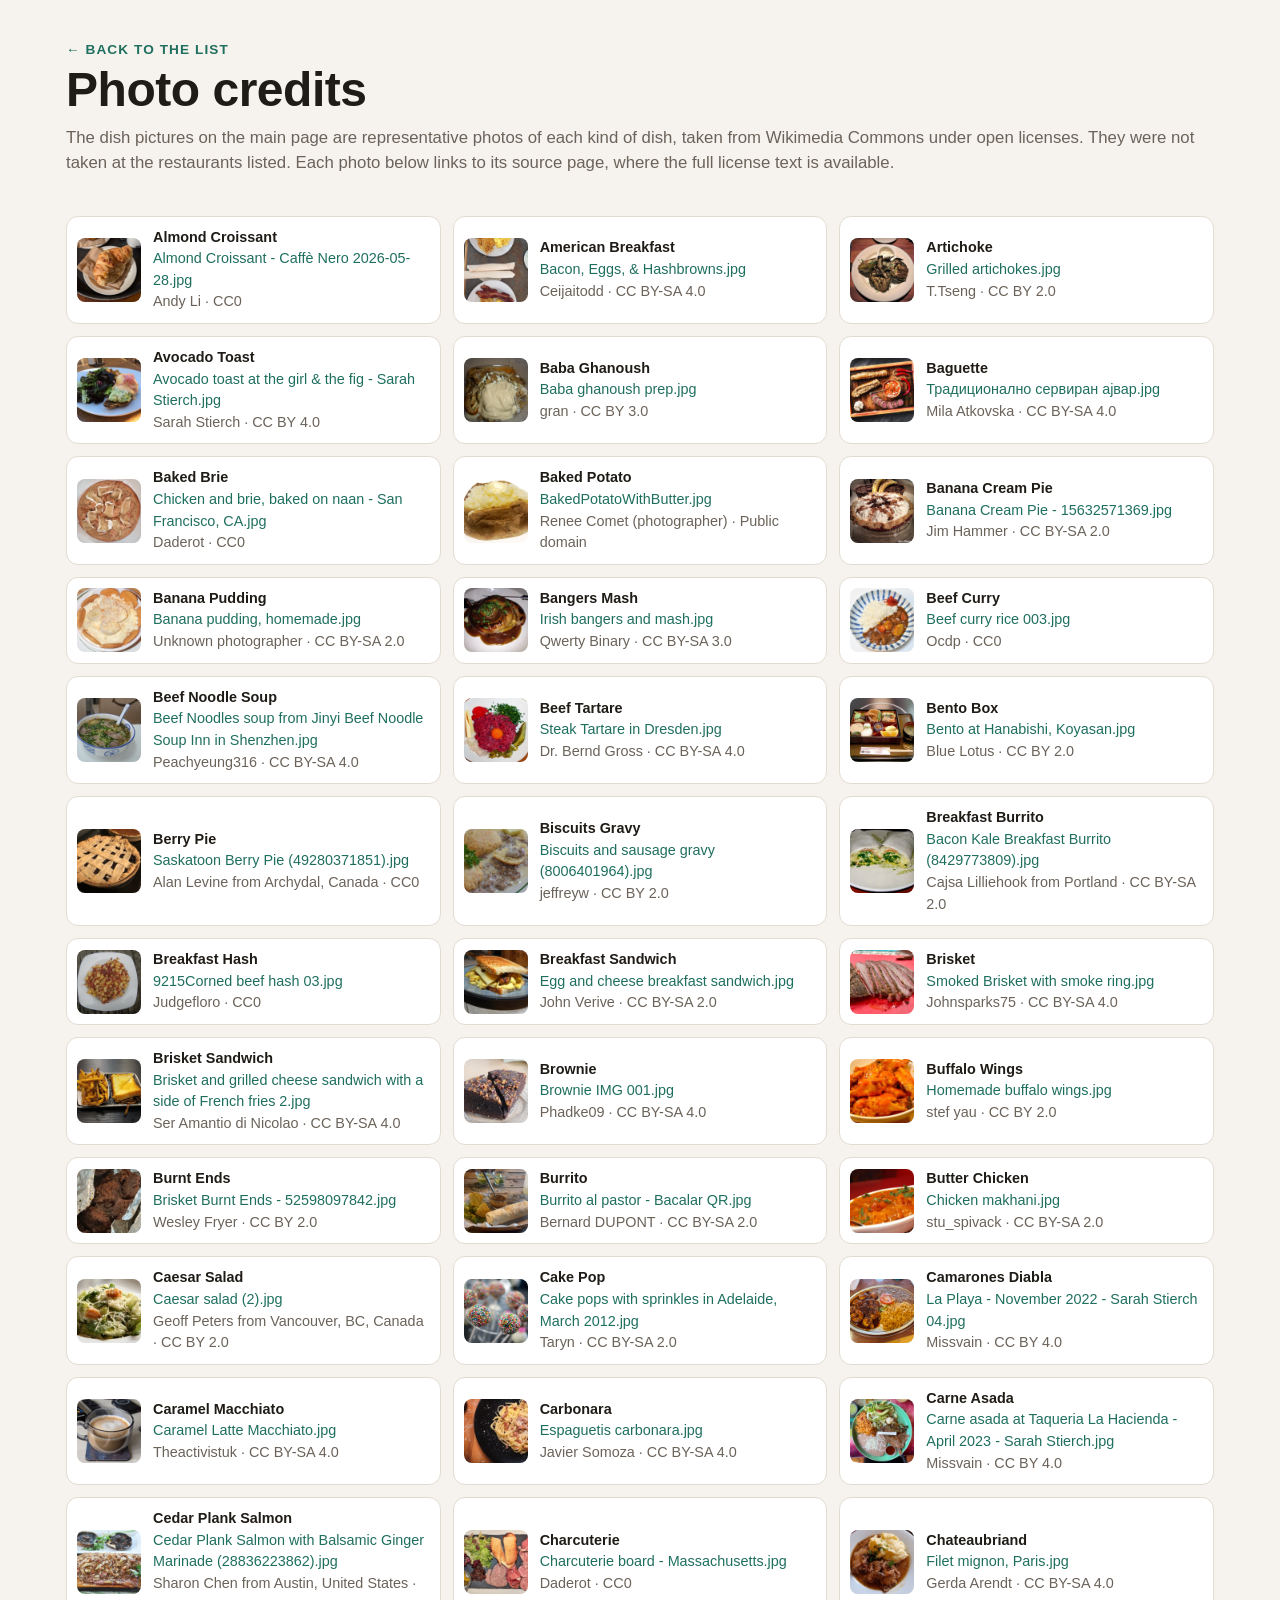
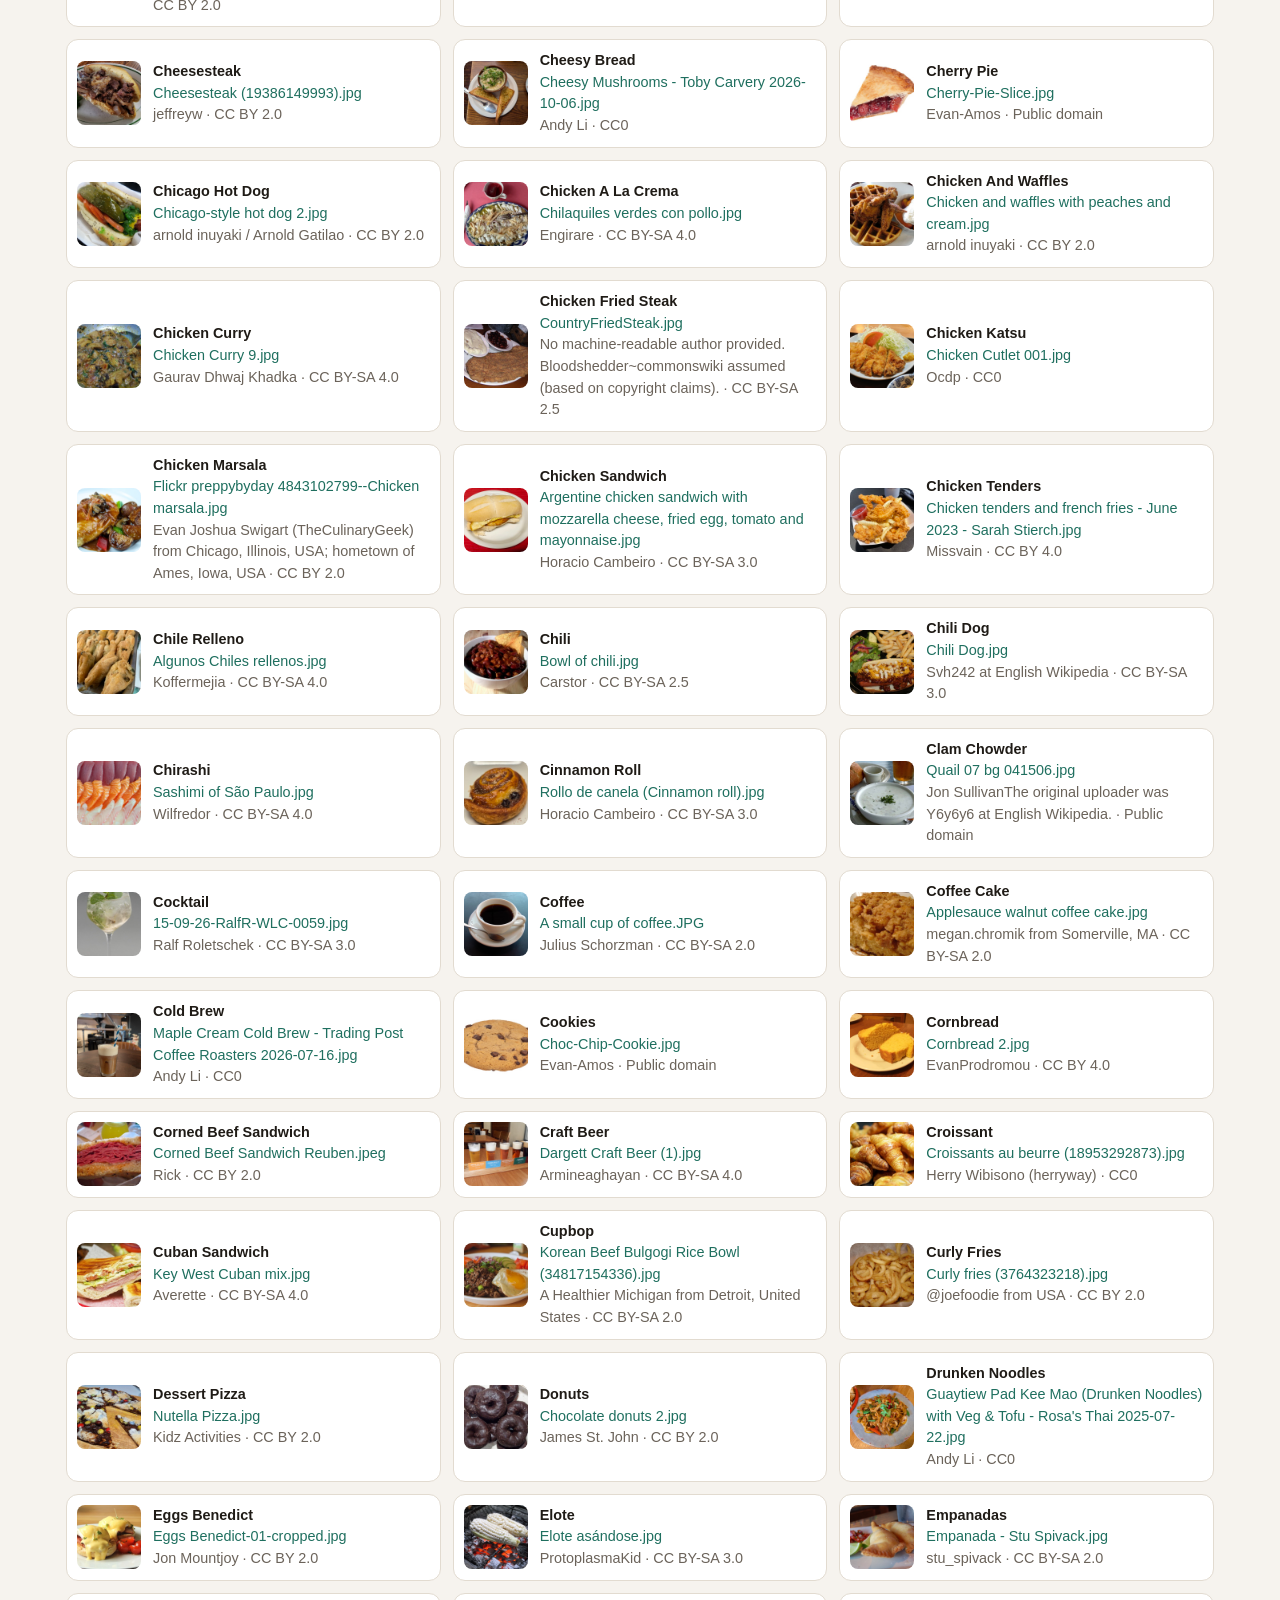
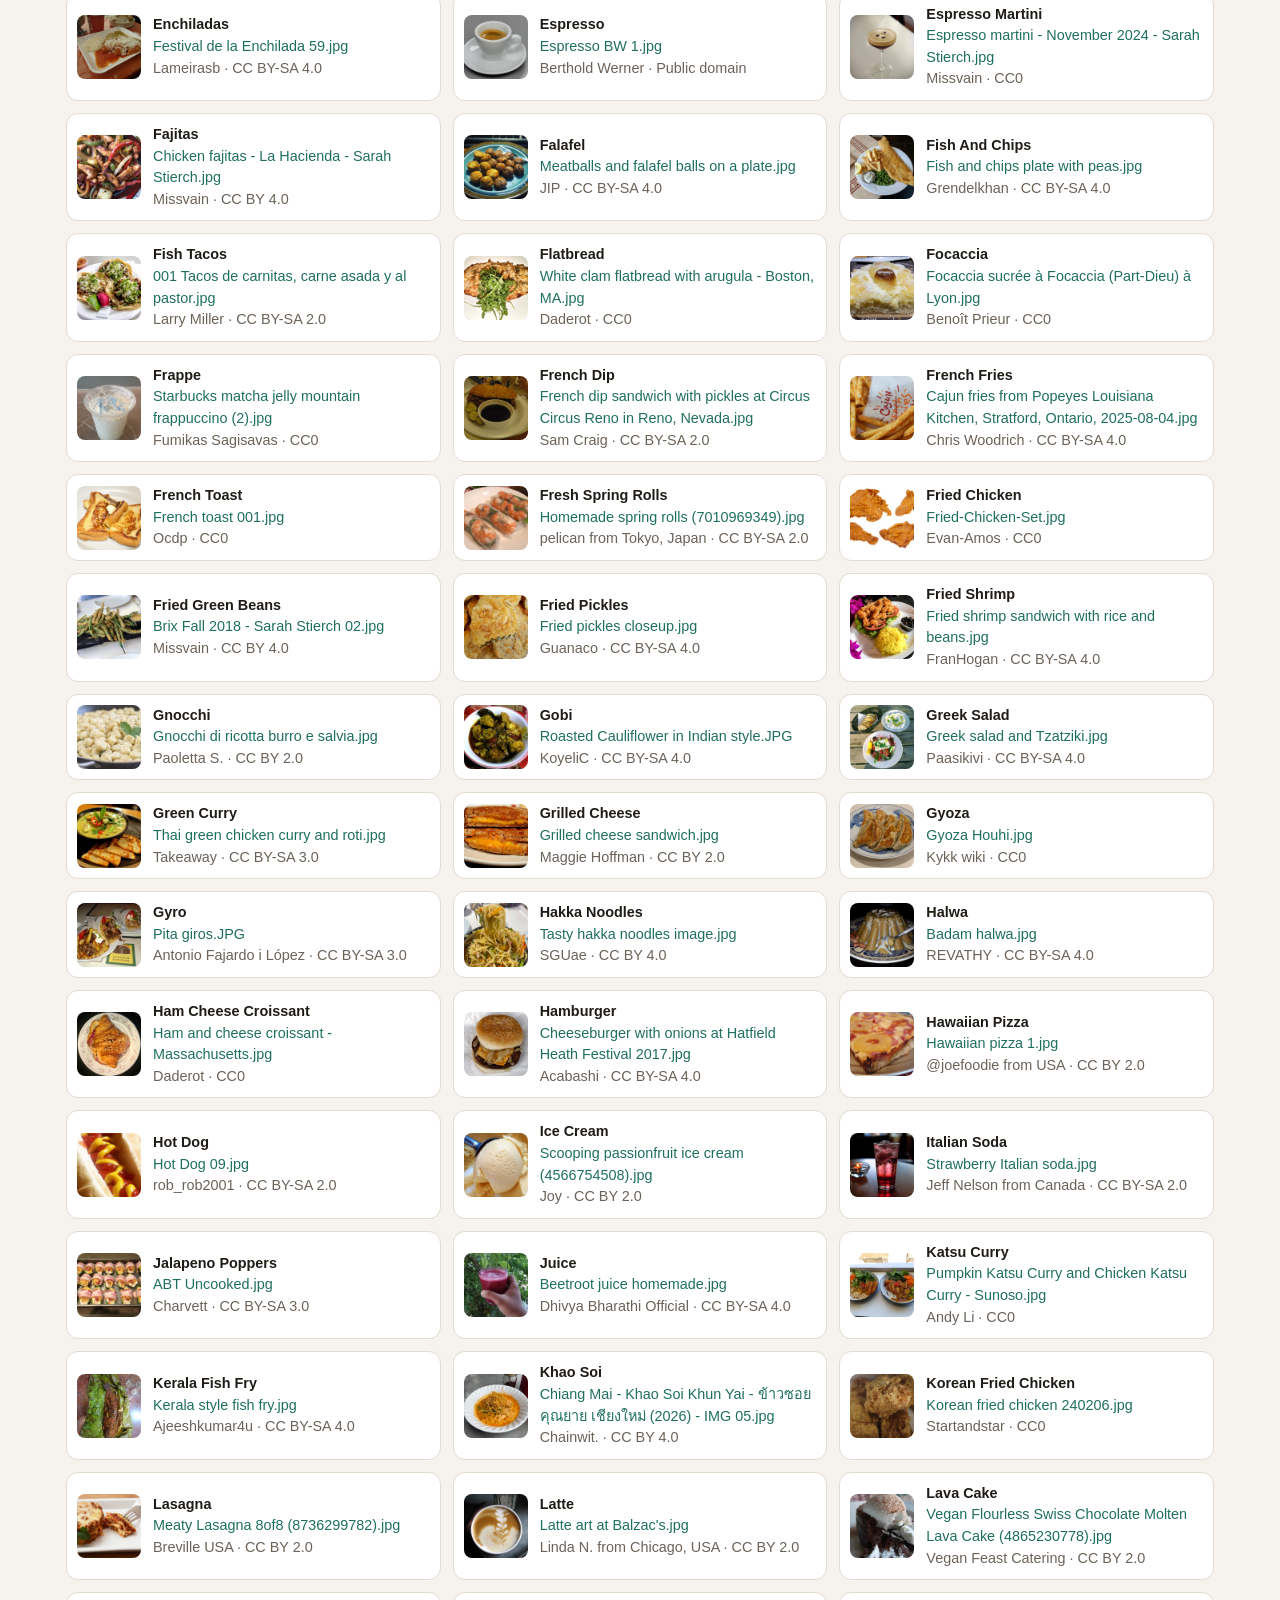
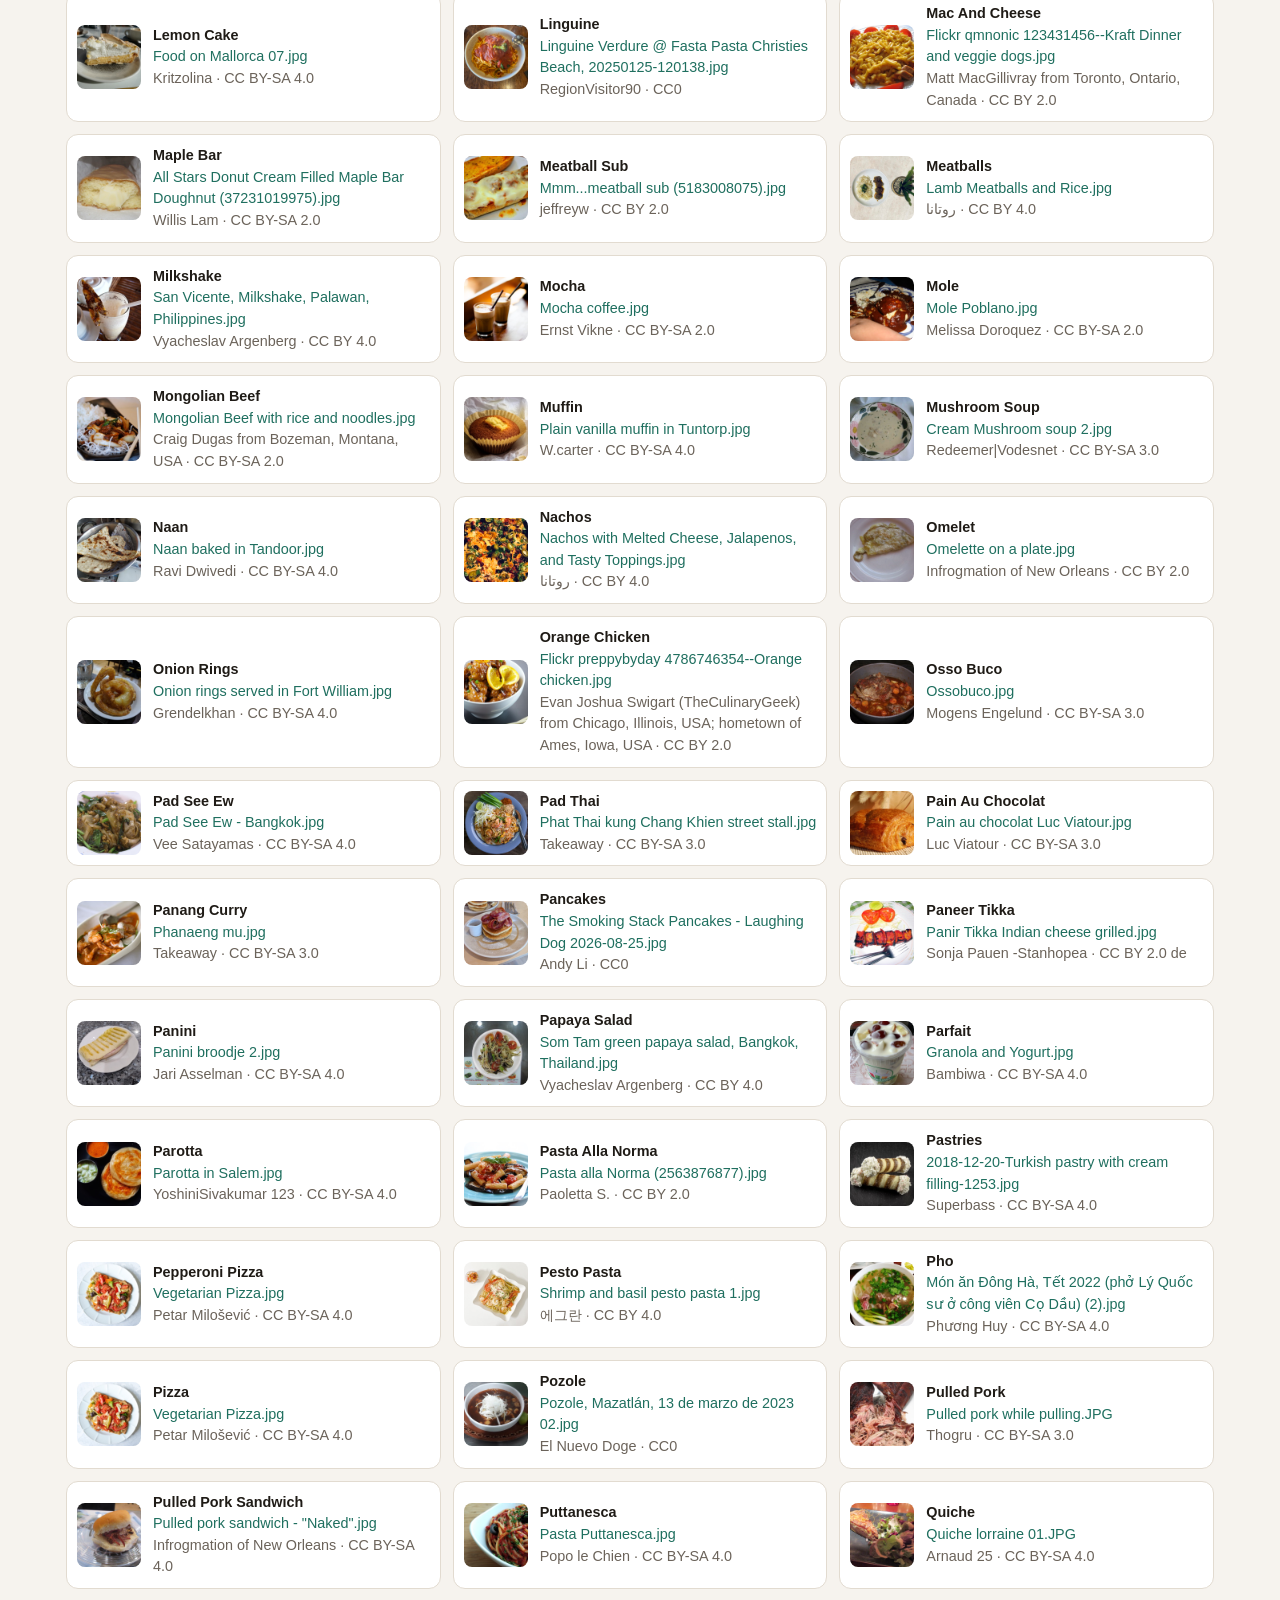
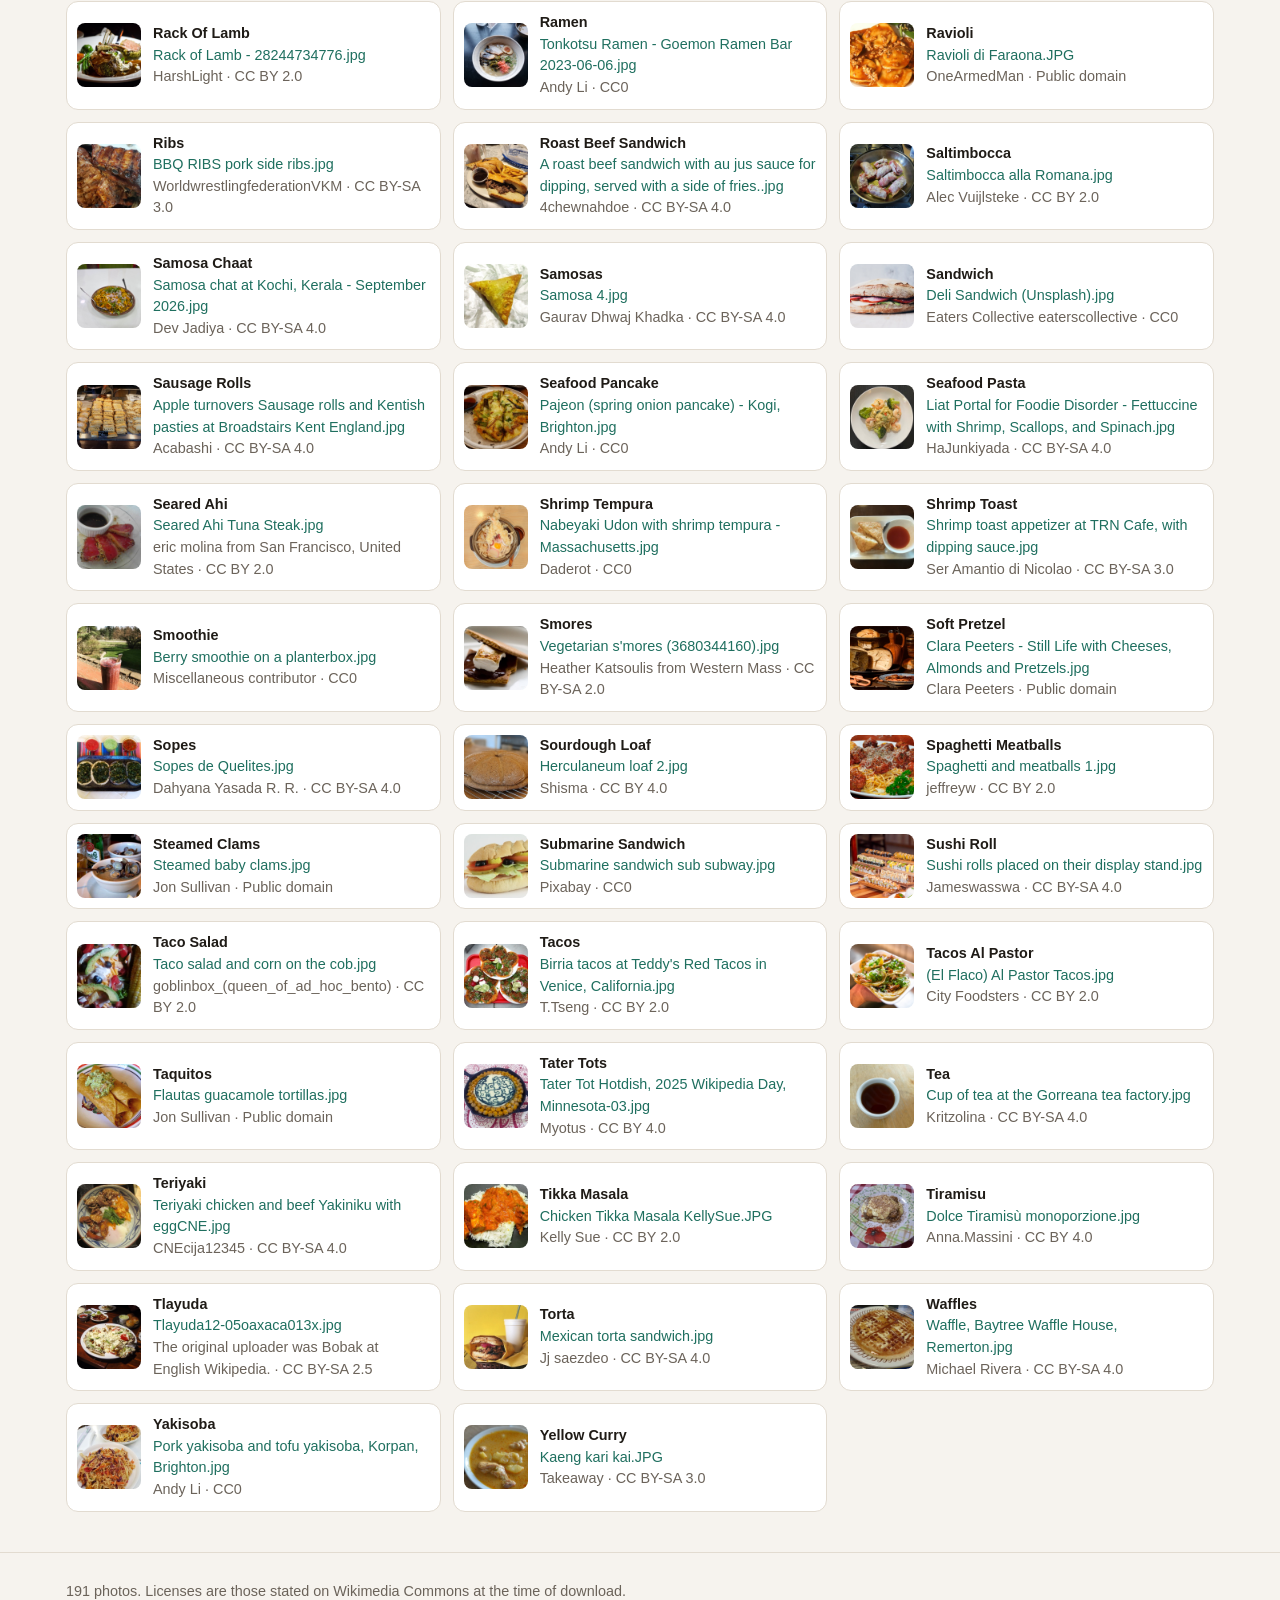
==== credits.html @ 9981a403 "Add dish photos, ratings, and popularity ordering - Each popular dish now shows a representative pho" ====
<!doctype html>
<html lang="en">
<head>
  <meta charset="utf-8">
  <meta name="viewport" content="width=device-width, initial-scale=1">
  <title>Photo Credits</title>
  <meta name="description" content="Sources and licenses for the dish photos used on Valley Eats Today.">
  <link rel="stylesheet" href="styles.css">
  <style>
    .credits { list-style: none; padding: 0; margin: 20px 0 0; display: grid; grid-template-columns: repeat(auto-fill, minmax(320px, 1fr)); gap: 12px; }
    .credits li { display: flex; gap: 12px; align-items: center; background: var(--surface); border: 1px solid var(--line); border-radius: 12px; padding: 10px; font-size: .9rem; }
    .credits img { border-radius: 8px; object-fit: cover; flex: none; }
    .credits b { text-transform: capitalize; }
    .muted { color: var(--muted); }
  </style>
</head>
<body>
  <header class="site-header">
    <div class="wrap">
      <p class="eyebrow"><a href="index.html">← Back to the list</a></p>
      <h1>Photo credits</h1>
      <p class="date-line">The dish pictures on the main page are representative photos of each kind of dish, taken from Wikimedia Commons under open licenses. They were not taken at the restaurants listed. Each photo below links to its source page, where the full license text is available.</p>
    </div>
  </header>
  <main class="wrap">
    <ul class="credits">
      <li><img src="img/dishes/almond-croissant.jpg" alt="" width="64" height="64" loading="lazy"><div><b>almond croissant</b><br><a href="https://commons.wikimedia.org/wiki/File:Almond_Croissant_-_Caff%C3%A8_Nero_2026-05-28.jpg" target="_blank" rel="noopener">Almond Croissant - Caffè Nero 2026-05-28.jpg</a><br><span class="muted">Andy Li · CC0</span></div></li><li><img src="img/dishes/american-breakfast.jpg" alt="" width="64" height="64" loading="lazy"><div><b>american breakfast</b><br><a href="https://commons.wikimedia.org/wiki/File:Bacon,_Eggs,_%26_Hashbrowns.jpg" target="_blank" rel="noopener">Bacon, Eggs, &amp; Hashbrowns.jpg</a><br><span class="muted">Ceijaitodd · CC BY-SA 4.0</span></div></li><li><img src="img/dishes/artichoke.jpg" alt="" width="64" height="64" loading="lazy"><div><b>artichoke</b><br><a href="https://commons.wikimedia.org/wiki/File:Grilled_artichokes.jpg" target="_blank" rel="noopener">Grilled artichokes.jpg</a><br><span class="muted">T.Tseng · CC BY 2.0</span></div></li><li><img src="img/dishes/avocado-toast.jpg" alt="" width="64" height="64" loading="lazy"><div><b>avocado toast</b><br><a href="https://commons.wikimedia.org/wiki/File:Avocado_toast_at_the_girl_%26_the_fig_-_Sarah_Stierch.jpg" target="_blank" rel="noopener">Avocado toast at the girl &amp; the fig - Sarah Stierch.jpg</a><br><span class="muted">Sarah Stierch · CC BY 4.0</span></div></li><li><img src="img/dishes/baba-ghanoush.jpg" alt="" width="64" height="64" loading="lazy"><div><b>baba ghanoush</b><br><a href="https://commons.wikimedia.org/wiki/File:Baba_ghanoush_prep.jpg" target="_blank" rel="noopener">Baba ghanoush prep.jpg</a><br><span class="muted">gran · CC BY 3.0</span></div></li><li><img src="img/dishes/baguette.jpg" alt="" width="64" height="64" loading="lazy"><div><b>baguette</b><br><a href="https://commons.wikimedia.org/wiki/File:%D0%A2%D1%80%D0%B0%D0%B4%D0%B8%D1%86%D0%B8%D0%BE%D0%BD%D0%B0%D0%BB%D0%BD%D0%BE_%D1%81%D0%B5%D1%80%D0%B2%D0%B8%D1%80%D0%B0%D0%BD_%D0%B0%D1%98%D0%B2%D0%B0%D1%80.jpg" target="_blank" rel="noopener">Традиционално сервиран ајвар.jpg</a><br><span class="muted">Mila Atkovska · CC BY-SA 4.0</span></div></li><li><img src="img/dishes/baked-brie.jpg" alt="" width="64" height="64" loading="lazy"><div><b>baked brie</b><br><a href="https://commons.wikimedia.org/wiki/File:Chicken_and_brie,_baked_on_naan_-_San_Francisco,_CA.jpg" target="_blank" rel="noopener">Chicken and brie, baked on naan - San Francisco, CA.jpg</a><br><span class="muted">Daderot · CC0</span></div></li><li><img src="img/dishes/baked-potato.jpg" alt="" width="64" height="64" loading="lazy"><div><b>baked potato</b><br><a href="https://commons.wikimedia.org/wiki/File:BakedPotatoWithButter.jpg" target="_blank" rel="noopener">BakedPotatoWithButter.jpg</a><br><span class="muted">Renee Comet (photographer) · Public domain</span></div></li><li><img src="img/dishes/banana-cream-pie.jpg" alt="" width="64" height="64" loading="lazy"><div><b>banana cream pie</b><br><a href="https://commons.wikimedia.org/wiki/File:Banana_Cream_Pie_-_15632571369.jpg" target="_blank" rel="noopener">Banana Cream Pie - 15632571369.jpg</a><br><span class="muted">Jim Hammer · CC BY-SA 2.0</span></div></li><li><img src="img/dishes/banana-pudding.jpg" alt="" width="64" height="64" loading="lazy"><div><b>banana pudding</b><br><a href="https://commons.wikimedia.org/wiki/File:Banana_pudding,_homemade.jpg" target="_blank" rel="noopener">Banana pudding, homemade.jpg</a><br><span class="muted">Unknown photographer · CC BY-SA 2.0</span></div></li><li><img src="img/dishes/bangers-mash.jpg" alt="" width="64" height="64" loading="lazy"><div><b>bangers mash</b><br><a href="https://commons.wikimedia.org/wiki/File:Irish_bangers_and_mash.jpg" target="_blank" rel="noopener">Irish bangers and mash.jpg</a><br><span class="muted">Qwerty Binary · CC BY-SA 3.0</span></div></li><li><img src="img/dishes/beef-curry.jpg" alt="" width="64" height="64" loading="lazy"><div><b>beef curry</b><br><a href="https://commons.wikimedia.org/wiki/File:Beef_curry_rice_003.jpg" target="_blank" rel="noopener">Beef curry rice 003.jpg</a><br><span class="muted">Ocdp · CC0</span></div></li><li><img src="img/dishes/beef-noodle-soup.jpg" alt="" width="64" height="64" loading="lazy"><div><b>beef noodle soup</b><br><a href="https://commons.wikimedia.org/wiki/File:Beef_Noodles_soup_from_Jinyi_Beef_Noodle_Soup_Inn_in_Shenzhen.jpg" target="_blank" rel="noopener">Beef Noodles soup from Jinyi Beef Noodle Soup Inn in Shenzhen.jpg</a><br><span class="muted">Peachyeung316 · CC BY-SA 4.0</span></div></li><li><img src="img/dishes/beef-tartare.jpg" alt="" width="64" height="64" loading="lazy"><div><b>beef tartare</b><br><a href="https://commons.wikimedia.org/wiki/File:Steak_Tartare_in_Dresden.jpg" target="_blank" rel="noopener">Steak Tartare in Dresden.jpg</a><br><span class="muted">Dr. Bernd Gross · CC BY-SA 4.0</span></div></li><li><img src="img/dishes/bento-box.jpg" alt="" width="64" height="64" loading="lazy"><div><b>bento box</b><br><a href="https://commons.wikimedia.org/wiki/File:Bento_at_Hanabishi,_Koyasan.jpg" target="_blank" rel="noopener">Bento at Hanabishi, Koyasan.jpg</a><br><span class="muted">Blue Lotus · CC BY 2.0</span></div></li><li><img src="img/dishes/berry-pie.jpg" alt="" width="64" height="64" loading="lazy"><div><b>berry pie</b><br><a href="https://commons.wikimedia.org/wiki/File:Saskatoon_Berry_Pie_(49280371851).jpg" target="_blank" rel="noopener">Saskatoon Berry Pie (49280371851).jpg</a><br><span class="muted">Alan Levine from Archydal, Canada · CC0</span></div></li><li><img src="img/dishes/biscuits-gravy.jpg" alt="" width="64" height="64" loading="lazy"><div><b>biscuits gravy</b><br><a href="https://commons.wikimedia.org/wiki/File:Biscuits_and_sausage_gravy_(8006401964).jpg" target="_blank" rel="noopener">Biscuits and sausage gravy (8006401964).jpg</a><br><span class="muted">jeffreyw · CC BY 2.0</span></div></li><li><img src="img/dishes/breakfast-burrito.jpg" alt="" width="64" height="64" loading="lazy"><div><b>breakfast burrito</b><br><a href="https://commons.wikimedia.org/wiki/File:Bacon_Kale_Breakfast_Burrito_(8429773809).jpg" target="_blank" rel="noopener">Bacon Kale Breakfast Burrito (8429773809).jpg</a><br><span class="muted">Cajsa Lilliehook from Portland · CC BY-SA 2.0</span></div></li><li><img src="img/dishes/breakfast-hash.jpg" alt="" width="64" height="64" loading="lazy"><div><b>breakfast hash</b><br><a href="https://commons.wikimedia.org/wiki/File:9215Corned_beef_hash_03.jpg" target="_blank" rel="noopener">9215Corned beef hash 03.jpg</a><br><span class="muted">Judgefloro · CC0</span></div></li><li><img src="img/dishes/breakfast-sandwich.jpg" alt="" width="64" height="64" loading="lazy"><div><b>breakfast sandwich</b><br><a href="https://commons.wikimedia.org/wiki/File:Egg_and_cheese_breakfast_sandwich.jpg" target="_blank" rel="noopener">Egg and cheese breakfast sandwich.jpg</a><br><span class="muted">John Verive · CC BY-SA 2.0</span></div></li><li><img src="img/dishes/brisket.jpg" alt="" width="64" height="64" loading="lazy"><div><b>brisket</b><br><a href="https://commons.wikimedia.org/wiki/File:Smoked_Brisket_with_smoke_ring.jpg" target="_blank" rel="noopener">Smoked Brisket with smoke ring.jpg</a><br><span class="muted">Johnsparks75 · CC BY-SA 4.0</span></div></li><li><img src="img/dishes/brisket-sandwich.jpg" alt="" width="64" height="64" loading="lazy"><div><b>brisket sandwich</b><br><a href="https://commons.wikimedia.org/wiki/File:Brisket_and_grilled_cheese_sandwich_with_a_side_of_French_fries_2.jpg" target="_blank" rel="noopener">Brisket and grilled cheese sandwich with a side of French fries 2.jpg</a><br><span class="muted">Ser Amantio di Nicolao · CC BY-SA 4.0</span></div></li><li><img src="img/dishes/brownie.jpg" alt="" width="64" height="64" loading="lazy"><div><b>brownie</b><br><a href="https://commons.wikimedia.org/wiki/File:Brownie_IMG_001.jpg" target="_blank" rel="noopener">Brownie IMG 001.jpg</a><br><span class="muted">Phadke09 · CC BY-SA 4.0</span></div></li><li><img src="img/dishes/buffalo-wings.jpg" alt="" width="64" height="64" loading="lazy"><div><b>buffalo wings</b><br><a href="https://commons.wikimedia.org/wiki/File:Homemade_buffalo_wings.jpg" target="_blank" rel="noopener">Homemade buffalo wings.jpg</a><br><span class="muted">stef yau · CC BY 2.0</span></div></li><li><img src="img/dishes/burnt-ends.jpg" alt="" width="64" height="64" loading="lazy"><div><b>burnt ends</b><br><a href="https://commons.wikimedia.org/wiki/File:Brisket_Burnt_Ends_-_52598097842.jpg" target="_blank" rel="noopener">Brisket Burnt Ends - 52598097842.jpg</a><br><span class="muted">Wesley Fryer · CC BY 2.0</span></div></li><li><img src="img/dishes/burrito.jpg" alt="" width="64" height="64" loading="lazy"><div><b>burrito</b><br><a href="https://commons.wikimedia.org/wiki/File:Burrito_al_pastor_-_Bacalar_QR.jpg" target="_blank" rel="noopener">Burrito al pastor - Bacalar QR.jpg</a><br><span class="muted">Bernard DUPONT · CC BY-SA 2.0</span></div></li><li><img src="img/dishes/butter-chicken.jpg" alt="" width="64" height="64" loading="lazy"><div><b>butter chicken</b><br><a href="https://commons.wikimedia.org/wiki/File:Chicken_makhani.jpg" target="_blank" rel="noopener">Chicken makhani.jpg</a><br><span class="muted">stu_spivack · CC BY-SA 2.0</span></div></li><li><img src="img/dishes/caesar-salad.jpg" alt="" width="64" height="64" loading="lazy"><div><b>caesar salad</b><br><a href="https://commons.wikimedia.org/wiki/File:Caesar_salad_(2).jpg" target="_blank" rel="noopener">Caesar salad (2).jpg</a><br><span class="muted">Geoff Peters from Vancouver, BC, Canada · CC BY 2.0</span></div></li><li><img src="img/dishes/cake-pop.jpg" alt="" width="64" height="64" loading="lazy"><div><b>cake pop</b><br><a href="https://commons.wikimedia.org/wiki/File:Cake_pops_with_sprinkles_in_Adelaide,_March_2012.jpg" target="_blank" rel="noopener">Cake pops with sprinkles in Adelaide, March 2012.jpg</a><br><span class="muted">Taryn · CC BY-SA 2.0</span></div></li><li><img src="img/dishes/camarones-diabla.jpg" alt="" width="64" height="64" loading="lazy"><div><b>camarones diabla</b><br><a href="https://commons.wikimedia.org/wiki/File:La_Playa_-_November_2022_-_Sarah_Stierch_04.jpg" target="_blank" rel="noopener">La Playa - November 2022 - Sarah Stierch 04.jpg</a><br><span class="muted">Missvain · CC BY 4.0</span></div></li><li><img src="img/dishes/caramel-macchiato.jpg" alt="" width="64" height="64" loading="lazy"><div><b>caramel macchiato</b><br><a href="https://commons.wikimedia.org/wiki/File:Caramel_Latte_Macchiato.jpg" target="_blank" rel="noopener">Caramel Latte Macchiato.jpg</a><br><span class="muted">Theactivistuk · CC BY-SA 4.0</span></div></li><li><img src="img/dishes/carbonara.jpg" alt="" width="64" height="64" loading="lazy"><div><b>carbonara</b><br><a href="https://commons.wikimedia.org/wiki/File:Espaguetis_carbonara.jpg" target="_blank" rel="noopener">Espaguetis carbonara.jpg</a><br><span class="muted">Javier Somoza · CC BY-SA 4.0</span></div></li><li><img src="img/dishes/carne-asada.jpg" alt="" width="64" height="64" loading="lazy"><div><b>carne asada</b><br><a href="https://commons.wikimedia.org/wiki/File:Carne_asada_at_Taqueria_La_Hacienda_-_April_2023_-_Sarah_Stierch.jpg" target="_blank" rel="noopener">Carne asada at Taqueria La Hacienda - April 2023 - Sarah Stierch.jpg</a><br><span class="muted">Missvain · CC BY 4.0</span></div></li><li><img src="img/dishes/cedar-plank-salmon.jpg" alt="" width="64" height="64" loading="lazy"><div><b>cedar plank salmon</b><br><a href="https://commons.wikimedia.org/wiki/File:Cedar_Plank_Salmon_with_Balsamic_Ginger_Marinade_(28836223862).jpg" target="_blank" rel="noopener">Cedar Plank Salmon with Balsamic Ginger Marinade (28836223862).jpg</a><br><span class="muted">Sharon Chen from Austin, United States · CC BY 2.0</span></div></li><li><img src="img/dishes/charcuterie.jpg" alt="" width="64" height="64" loading="lazy"><div><b>charcuterie</b><br><a href="https://commons.wikimedia.org/wiki/File:Charcuterie_board_-_Massachusetts.jpg" target="_blank" rel="noopener">Charcuterie board - Massachusetts.jpg</a><br><span class="muted">Daderot · CC0</span></div></li><li><img src="img/dishes/chateaubriand.jpg" alt="" width="64" height="64" loading="lazy"><div><b>chateaubriand</b><br><a href="https://commons.wikimedia.org/wiki/File:Filet_mignon,_Paris.jpg" target="_blank" rel="noopener">Filet mignon, Paris.jpg</a><br><span class="muted">Gerda Arendt · CC BY-SA 4.0</span></div></li><li><img src="img/dishes/cheesesteak.jpg" alt="" width="64" height="64" loading="lazy"><div><b>cheesesteak</b><br><a href="https://commons.wikimedia.org/wiki/File:Cheesesteak_(19386149993).jpg" target="_blank" rel="noopener">Cheesesteak (19386149993).jpg</a><br><span class="muted">jeffreyw · CC BY 2.0</span></div></li><li><img src="img/dishes/cheesy-bread.jpg" alt="" width="64" height="64" loading="lazy"><div><b>cheesy bread</b><br><a href="https://commons.wikimedia.org/wiki/File:Cheesy_Mushrooms_-_Toby_Carvery_2026-10-06.jpg" target="_blank" rel="noopener">Cheesy Mushrooms - Toby Carvery 2026-10-06.jpg</a><br><span class="muted">Andy Li · CC0</span></div></li><li><img src="img/dishes/cherry-pie.jpg" alt="" width="64" height="64" loading="lazy"><div><b>cherry pie</b><br><a href="https://commons.wikimedia.org/wiki/File:Cherry-Pie-Slice.jpg" target="_blank" rel="noopener">Cherry-Pie-Slice.jpg</a><br><span class="muted">Evan-Amos · Public domain</span></div></li><li><img src="img/dishes/chicago-hot-dog.jpg" alt="" width="64" height="64" loading="lazy"><div><b>chicago hot dog</b><br><a href="https://commons.wikimedia.org/wiki/File:Chicago-style_hot_dog_2.jpg" target="_blank" rel="noopener">Chicago-style hot dog 2.jpg</a><br><span class="muted">arnold  inuyaki / Arnold Gatilao · CC BY 2.0</span></div></li><li><img src="img/dishes/chicken-a-la-crema.jpg" alt="" width="64" height="64" loading="lazy"><div><b>chicken a la crema</b><br><a href="https://commons.wikimedia.org/wiki/File:Chilaquiles_verdes_con_pollo.jpg" target="_blank" rel="noopener">Chilaquiles verdes con pollo.jpg</a><br><span class="muted">Engirare · CC BY-SA 4.0</span></div></li><li><img src="img/dishes/chicken-and-waffles.jpg" alt="" width="64" height="64" loading="lazy"><div><b>chicken and waffles</b><br><a href="https://commons.wikimedia.org/wiki/File:Chicken_and_waffles_with_peaches_and_cream.jpg" target="_blank" rel="noopener">Chicken and waffles with peaches and cream.jpg</a><br><span class="muted">arnold inuyaki · CC BY 2.0</span></div></li><li><img src="img/dishes/chicken-curry.jpg" alt="" width="64" height="64" loading="lazy"><div><b>chicken curry</b><br><a href="https://commons.wikimedia.org/wiki/File:Chicken_Curry_9.jpg" target="_blank" rel="noopener">Chicken Curry 9.jpg</a><br><span class="muted">Gaurav Dhwaj Khadka · CC BY-SA 4.0</span></div></li><li><img src="img/dishes/chicken-fried-steak.jpg" alt="" width="64" height="64" loading="lazy"><div><b>chicken fried steak</b><br><a href="https://commons.wikimedia.org/wiki/File:CountryFriedSteak.jpg" target="_blank" rel="noopener">CountryFriedSteak.jpg</a><br><span class="muted">No machine-readable author provided. Bloodshedder~commonswiki assumed (based on copyright claims). · CC BY-SA 2.5</span></div></li><li><img src="img/dishes/chicken-katsu.jpg" alt="" width="64" height="64" loading="lazy"><div><b>chicken katsu</b><br><a href="https://commons.wikimedia.org/wiki/File:Chicken_Cutlet_001.jpg" target="_blank" rel="noopener">Chicken Cutlet 001.jpg</a><br><span class="muted">Ocdp · CC0</span></div></li><li><img src="img/dishes/chicken-marsala.jpg" alt="" width="64" height="64" loading="lazy"><div><b>chicken marsala</b><br><a href="https://commons.wikimedia.org/wiki/File:Flickr_preppybyday_4843102799--Chicken_marsala.jpg" target="_blank" rel="noopener">Flickr preppybyday 4843102799--Chicken marsala.jpg</a><br><span class="muted">Evan Joshua Swigart (TheCulinaryGeek) from Chicago, Illinois, USA; hometown of Ames, Iowa, USA · CC BY 2.0</span></div></li><li><img src="img/dishes/chicken-sandwich.jpg" alt="" width="64" height="64" loading="lazy"><div><b>chicken sandwich</b><br><a href="https://commons.wikimedia.org/wiki/File:Argentine_chicken_sandwich_with_mozzarella_cheese,_fried_egg,_tomato_and_mayonnaise.jpg" target="_blank" rel="noopener">Argentine chicken sandwich with mozzarella cheese, fried egg, tomato and mayonnaise.jpg</a><br><span class="muted">Horacio Cambeiro · CC BY-SA 3.0</span></div></li><li><img src="img/dishes/chicken-tenders.jpg" alt="" width="64" height="64" loading="lazy"><div><b>chicken tenders</b><br><a href="https://commons.wikimedia.org/wiki/File:Chicken_tenders_and_french_fries_-_June_2023_-_Sarah_Stierch.jpg" target="_blank" rel="noopener">Chicken tenders and french fries - June 2023 - Sarah Stierch.jpg</a><br><span class="muted">Missvain · CC BY 4.0</span></div></li><li><img src="img/dishes/chile-relleno.jpg" alt="" width="64" height="64" loading="lazy"><div><b>chile relleno</b><br><a href="https://commons.wikimedia.org/wiki/File:Algunos_Chiles_rellenos.jpg" target="_blank" rel="noopener">Algunos Chiles rellenos.jpg</a><br><span class="muted">Koffermejia · CC BY-SA 4.0</span></div></li><li><img src="img/dishes/chili.jpg" alt="" width="64" height="64" loading="lazy"><div><b>chili</b><br><a href="https://commons.wikimedia.org/wiki/File:Bowl_of_chili.jpg" target="_blank" rel="noopener">Bowl of chili.jpg</a><br><span class="muted">Carstor · CC BY-SA 2.5</span></div></li><li><img src="img/dishes/chili-dog.jpg" alt="" width="64" height="64" loading="lazy"><div><b>chili dog</b><br><a href="https://commons.wikimedia.org/wiki/File:Chili_Dog.jpg" target="_blank" rel="noopener">Chili Dog.jpg</a><br><span class="muted">Svh242 at English Wikipedia · CC BY-SA 3.0</span></div></li><li><img src="img/dishes/chirashi.jpg" alt="" width="64" height="64" loading="lazy"><div><b>chirashi</b><br><a href="https://commons.wikimedia.org/wiki/File:Sashimi_of_S%C3%A3o_Paulo.jpg" target="_blank" rel="noopener">Sashimi of São Paulo.jpg</a><br><span class="muted">Wilfredor · CC BY-SA 4.0</span></div></li><li><img src="img/dishes/cinnamon-roll.jpg" alt="" width="64" height="64" loading="lazy"><div><b>cinnamon roll</b><br><a href="https://commons.wikimedia.org/wiki/File:Rollo_de_canela_(Cinnamon_roll).jpg" target="_blank" rel="noopener">Rollo de canela (Cinnamon roll).jpg</a><br><span class="muted">Horacio Cambeiro · CC BY-SA 3.0</span></div></li><li><img src="img/dishes/clam-chowder.jpg" alt="" width="64" height="64" loading="lazy"><div><b>clam chowder</b><br><a href="https://commons.wikimedia.org/wiki/File:Quail_07_bg_041506.jpg" target="_blank" rel="noopener">Quail 07 bg 041506.jpg</a><br><span class="muted">Jon SullivanThe original uploader was Y6y6y6 at English Wikipedia. · Public domain</span></div></li><li><img src="img/dishes/cocktail.jpg" alt="" width="64" height="64" loading="lazy"><div><b>cocktail</b><br><a href="https://commons.wikimedia.org/wiki/File:15-09-26-RalfR-WLC-0059.jpg" target="_blank" rel="noopener">15-09-26-RalfR-WLC-0059.jpg</a><br><span class="muted">Ralf Roletschek · CC BY-SA 3.0</span></div></li><li><img src="img/dishes/coffee.jpg" alt="" width="64" height="64" loading="lazy"><div><b>coffee</b><br><a href="https://commons.wikimedia.org/wiki/File:A_small_cup_of_coffee.JPG" target="_blank" rel="noopener">A small cup of coffee.JPG</a><br><span class="muted">Julius Schorzman · CC BY-SA 2.0</span></div></li><li><img src="img/dishes/coffee-cake.jpg" alt="" width="64" height="64" loading="lazy"><div><b>coffee cake</b><br><a href="https://commons.wikimedia.org/wiki/File:Applesauce_walnut_coffee_cake.jpg" target="_blank" rel="noopener">Applesauce walnut coffee cake.jpg</a><br><span class="muted">megan.chromik from Somerville, MA · CC BY-SA 2.0</span></div></li><li><img src="img/dishes/cold-brew.jpg" alt="" width="64" height="64" loading="lazy"><div><b>cold brew</b><br><a href="https://commons.wikimedia.org/wiki/File:Maple_Cream_Cold_Brew_-_Trading_Post_Coffee_Roasters_2026-07-16.jpg" target="_blank" rel="noopener">Maple Cream Cold Brew - Trading Post Coffee Roasters 2026-07-16.jpg</a><br><span class="muted">Andy Li · CC0</span></div></li><li><img src="img/dishes/cookies.jpg" alt="" width="64" height="64" loading="lazy"><div><b>cookies</b><br><a href="https://commons.wikimedia.org/wiki/File:Choc-Chip-Cookie.jpg" target="_blank" rel="noopener">Choc-Chip-Cookie.jpg</a><br><span class="muted">Evan-Amos · Public domain</span></div></li><li><img src="img/dishes/cornbread.jpg" alt="" width="64" height="64" loading="lazy"><div><b>cornbread</b><br><a href="https://commons.wikimedia.org/wiki/File:Cornbread_2.jpg" target="_blank" rel="noopener">Cornbread 2.jpg</a><br><span class="muted">EvanProdromou · CC BY 4.0</span></div></li><li><img src="img/dishes/corned-beef-sandwich.jpg" alt="" width="64" height="64" loading="lazy"><div><b>corned beef sandwich</b><br><a href="https://commons.wikimedia.org/wiki/File:Corned_Beef_Sandwich_Reuben.jpeg" target="_blank" rel="noopener">Corned Beef Sandwich Reuben.jpeg</a><br><span class="muted">Rick · CC BY 2.0</span></div></li><li><img src="img/dishes/craft-beer.jpg" alt="" width="64" height="64" loading="lazy"><div><b>craft beer</b><br><a href="https://commons.wikimedia.org/wiki/File:Dargett_Craft_Beer_(1).jpg" target="_blank" rel="noopener">Dargett Craft Beer (1).jpg</a><br><span class="muted">Armineaghayan · CC BY-SA 4.0</span></div></li><li><img src="img/dishes/croissant.jpg" alt="" width="64" height="64" loading="lazy"><div><b>croissant</b><br><a href="https://commons.wikimedia.org/wiki/File:Croissants_au_beurre_(18953292873).jpg" target="_blank" rel="noopener">Croissants au beurre (18953292873).jpg</a><br><span class="muted">Herry Wibisono (herryway) · CC0</span></div></li><li><img src="img/dishes/cuban-sandwich.jpg" alt="" width="64" height="64" loading="lazy"><div><b>cuban sandwich</b><br><a href="https://commons.wikimedia.org/wiki/File:Key_West_Cuban_mix.jpg" target="_blank" rel="noopener">Key West Cuban mix.jpg</a><br><span class="muted">Averette · CC BY-SA 4.0</span></div></li><li><img src="img/dishes/cupbop.jpg" alt="" width="64" height="64" loading="lazy"><div><b>cupbop</b><br><a href="https://commons.wikimedia.org/wiki/File:Korean_Beef_Bulgogi_Rice_Bowl_(34817154336).jpg" target="_blank" rel="noopener">Korean Beef Bulgogi Rice Bowl (34817154336).jpg</a><br><span class="muted">A Healthier Michigan from Detroit, United States · CC BY-SA 2.0</span></div></li><li><img src="img/dishes/curly-fries.jpg" alt="" width="64" height="64" loading="lazy"><div><b>curly fries</b><br><a href="https://commons.wikimedia.org/wiki/File:Curly_fries_(3764323218).jpg" target="_blank" rel="noopener">Curly fries (3764323218).jpg</a><br><span class="muted">@joefoodie from USA · CC BY 2.0</span></div></li><li><img src="img/dishes/dessert-pizza.jpg" alt="" width="64" height="64" loading="lazy"><div><b>dessert pizza</b><br><a href="https://commons.wikimedia.org/wiki/File:Nutella_Pizza.jpg" target="_blank" rel="noopener">Nutella Pizza.jpg</a><br><span class="muted">Kidz Activities · CC BY 2.0</span></div></li><li><img src="img/dishes/donuts.jpg" alt="" width="64" height="64" loading="lazy"><div><b>donuts</b><br><a href="https://commons.wikimedia.org/wiki/File:Chocolate_donuts_2.jpg" target="_blank" rel="noopener">Chocolate donuts 2.jpg</a><br><span class="muted">James St. John · CC BY 2.0</span></div></li><li><img src="img/dishes/drunken-noodles.jpg" alt="" width="64" height="64" loading="lazy"><div><b>drunken noodles</b><br><a href="https://commons.wikimedia.org/wiki/File:Guaytiew_Pad_Kee_Mao_(Drunken_Noodles)_with_Veg_%26_Tofu_-_Rosa%27s_Thai_2025-07-22.jpg" target="_blank" rel="noopener">Guaytiew Pad Kee Mao (Drunken Noodles) with Veg &amp; Tofu - Rosa&#x27;s Thai 2025-07-22.jpg</a><br><span class="muted">Andy Li · CC0</span></div></li><li><img src="img/dishes/eggs-benedict.jpg" alt="" width="64" height="64" loading="lazy"><div><b>eggs benedict</b><br><a href="https://commons.wikimedia.org/wiki/File:Eggs_Benedict-01-cropped.jpg" target="_blank" rel="noopener">Eggs Benedict-01-cropped.jpg</a><br><span class="muted">Jon Mountjoy · CC BY 2.0</span></div></li><li><img src="img/dishes/elote.jpg" alt="" width="64" height="64" loading="lazy"><div><b>elote</b><br><a href="https://commons.wikimedia.org/wiki/File:Elote_as%C3%A1ndose.jpg" target="_blank" rel="noopener">Elote asándose.jpg</a><br><span class="muted">ProtoplasmaKid · CC BY-SA 3.0</span></div></li><li><img src="img/dishes/empanadas.jpg" alt="" width="64" height="64" loading="lazy"><div><b>empanadas</b><br><a href="https://commons.wikimedia.org/wiki/File:Empanada_-_Stu_Spivack.jpg" target="_blank" rel="noopener">Empanada - Stu Spivack.jpg</a><br><span class="muted">stu_spivack · CC BY-SA 2.0</span></div></li><li><img src="img/dishes/enchiladas.jpg" alt="" width="64" height="64" loading="lazy"><div><b>enchiladas</b><br><a href="https://commons.wikimedia.org/wiki/File:Festival_de_la_Enchilada_59.jpg" target="_blank" rel="noopener">Festival de la Enchilada 59.jpg</a><br><span class="muted">Lameirasb · CC BY-SA 4.0</span></div></li><li><img src="img/dishes/espresso.jpg" alt="" width="64" height="64" loading="lazy"><div><b>espresso</b><br><a href="https://commons.wikimedia.org/wiki/File:Espresso_BW_1.jpg" target="_blank" rel="noopener">Espresso BW 1.jpg</a><br><span class="muted">Berthold Werner · Public domain</span></div></li><li><img src="img/dishes/espresso-martini.jpg" alt="" width="64" height="64" loading="lazy"><div><b>espresso martini</b><br><a href="https://commons.wikimedia.org/wiki/File:Espresso_martini_-_November_2024_-_Sarah_Stierch.jpg" target="_blank" rel="noopener">Espresso martini - November 2024 - Sarah Stierch.jpg</a><br><span class="muted">Missvain · CC0</span></div></li><li><img src="img/dishes/fajitas.jpg" alt="" width="64" height="64" loading="lazy"><div><b>fajitas</b><br><a href="https://commons.wikimedia.org/wiki/File:Chicken_fajitas_-_La_Hacienda_-_Sarah_Stierch.jpg" target="_blank" rel="noopener">Chicken fajitas - La Hacienda - Sarah Stierch.jpg</a><br><span class="muted">Missvain · CC BY 4.0</span></div></li><li><img src="img/dishes/falafel.jpg" alt="" width="64" height="64" loading="lazy"><div><b>falafel</b><br><a href="https://commons.wikimedia.org/wiki/File:Meatballs_and_falafel_balls_on_a_plate.jpg" target="_blank" rel="noopener">Meatballs and falafel balls on a plate.jpg</a><br><span class="muted">JIP · CC BY-SA 4.0</span></div></li><li><img src="img/dishes/fish-and-chips.jpg" alt="" width="64" height="64" loading="lazy"><div><b>fish and chips</b><br><a href="https://commons.wikimedia.org/wiki/File:Fish_and_chips_plate_with_peas.jpg" target="_blank" rel="noopener">Fish and chips plate with peas.jpg</a><br><span class="muted">Grendelkhan · CC BY-SA 4.0</span></div></li><li><img src="img/dishes/fish-tacos.jpg" alt="" width="64" height="64" loading="lazy"><div><b>fish tacos</b><br><a href="https://commons.wikimedia.org/wiki/File:001_Tacos_de_carnitas,_carne_asada_y_al_pastor.jpg" target="_blank" rel="noopener">001 Tacos de carnitas, carne asada y al pastor.jpg</a><br><span class="muted">Larry Miller · CC BY-SA 2.0</span></div></li><li><img src="img/dishes/flatbread.jpg" alt="" width="64" height="64" loading="lazy"><div><b>flatbread</b><br><a href="https://commons.wikimedia.org/wiki/File:White_clam_flatbread_with_arugula_-_Boston,_MA.jpg" target="_blank" rel="noopener">White clam flatbread with arugula - Boston, MA.jpg</a><br><span class="muted">Daderot · CC0</span></div></li><li><img src="img/dishes/focaccia.jpg" alt="" width="64" height="64" loading="lazy"><div><b>focaccia</b><br><a href="https://commons.wikimedia.org/wiki/File:Focaccia_sucr%C3%A9e_%C3%A0_Focaccia_(Part-Dieu)_%C3%A0_Lyon.jpg" target="_blank" rel="noopener">Focaccia sucrée à Focaccia (Part-Dieu) à Lyon.jpg</a><br><span class="muted">Benoît Prieur · CC0</span></div></li><li><img src="img/dishes/frappe.jpg" alt="" width="64" height="64" loading="lazy"><div><b>frappe</b><br><a href="https://commons.wikimedia.org/wiki/File:Starbucks_matcha_jelly_mountain_frappuccino_(2).jpg" target="_blank" rel="noopener">Starbucks matcha jelly mountain frappuccino (2).jpg</a><br><span class="muted">Fumikas Sagisavas · CC0</span></div></li><li><img src="img/dishes/french-dip.jpg" alt="" width="64" height="64" loading="lazy"><div><b>french dip</b><br><a href="https://commons.wikimedia.org/wiki/File:French_dip_sandwich_with_pickles_at_Circus_Circus_Reno_in_Reno,_Nevada.jpg" target="_blank" rel="noopener">French dip sandwich with pickles at Circus Circus Reno in Reno, Nevada.jpg</a><br><span class="muted">Sam Craig · CC BY-SA 2.0</span></div></li><li><img src="img/dishes/french-fries.jpg" alt="" width="64" height="64" loading="lazy"><div><b>french fries</b><br><a href="https://commons.wikimedia.org/wiki/File:Cajun_fries_from_Popeyes_Louisiana_Kitchen,_Stratford,_Ontario,_2025-08-04.jpg" target="_blank" rel="noopener">Cajun fries from Popeyes Louisiana Kitchen, Stratford, Ontario, 2025-08-04.jpg</a><br><span class="muted">Chris Woodrich · CC BY-SA 4.0</span></div></li><li><img src="img/dishes/french-toast.jpg" alt="" width="64" height="64" loading="lazy"><div><b>french toast</b><br><a href="https://commons.wikimedia.org/wiki/File:French_toast_001.jpg" target="_blank" rel="noopener">French toast 001.jpg</a><br><span class="muted">Ocdp · CC0</span></div></li><li><img src="img/dishes/fresh-spring-rolls.jpg" alt="" width="64" height="64" loading="lazy"><div><b>fresh spring rolls</b><br><a href="https://commons.wikimedia.org/wiki/File:Homemade_spring_rolls_(7010969349).jpg" target="_blank" rel="noopener">Homemade spring rolls (7010969349).jpg</a><br><span class="muted">pelican from Tokyo, Japan · CC BY-SA 2.0</span></div></li><li><img src="img/dishes/fried-chicken.jpg" alt="" width="64" height="64" loading="lazy"><div><b>fried chicken</b><br><a href="https://commons.wikimedia.org/wiki/File:Fried-Chicken-Set.jpg" target="_blank" rel="noopener">Fried-Chicken-Set.jpg</a><br><span class="muted">Evan-Amos · CC0</span></div></li><li><img src="img/dishes/fried-green-beans.jpg" alt="" width="64" height="64" loading="lazy"><div><b>fried green beans</b><br><a href="https://commons.wikimedia.org/wiki/File:Brix_Fall_2018_-_Sarah_Stierch_02.jpg" target="_blank" rel="noopener">Brix Fall 2018 - Sarah Stierch 02.jpg</a><br><span class="muted">Missvain · CC BY 4.0</span></div></li><li><img src="img/dishes/fried-pickles.jpg" alt="" width="64" height="64" loading="lazy"><div><b>fried pickles</b><br><a href="https://commons.wikimedia.org/wiki/File:Fried_pickles_closeup.jpg" target="_blank" rel="noopener">Fried pickles closeup.jpg</a><br><span class="muted">Guanaco · CC BY-SA 4.0</span></div></li><li><img src="img/dishes/fried-shrimp.jpg" alt="" width="64" height="64" loading="lazy"><div><b>fried shrimp</b><br><a href="https://commons.wikimedia.org/wiki/File:Fried_shrimp_sandwich_with_rice_and_beans.jpg" target="_blank" rel="noopener">Fried shrimp sandwich with rice and beans.jpg</a><br><span class="muted">FranHogan · CC BY-SA 4.0</span></div></li><li><img src="img/dishes/gnocchi.jpg" alt="" width="64" height="64" loading="lazy"><div><b>gnocchi</b><br><a href="https://commons.wikimedia.org/wiki/File:Gnocchi_di_ricotta_burro_e_salvia.jpg" target="_blank" rel="noopener">Gnocchi di ricotta burro e salvia.jpg</a><br><span class="muted">Paoletta S. · CC BY 2.0</span></div></li><li><img src="img/dishes/gobi.jpg" alt="" width="64" height="64" loading="lazy"><div><b>gobi</b><br><a href="https://commons.wikimedia.org/wiki/File:Roasted_Cauliflower_in_Indian_style.JPG" target="_blank" rel="noopener">Roasted Cauliflower in Indian style.JPG</a><br><span class="muted">KoyeliC · CC BY-SA 4.0</span></div></li><li><img src="img/dishes/greek-salad.jpg" alt="" width="64" height="64" loading="lazy"><div><b>greek salad</b><br><a href="https://commons.wikimedia.org/wiki/File:Greek_salad_and_Tzatziki.jpg" target="_blank" rel="noopener">Greek salad and Tzatziki.jpg</a><br><span class="muted">Paasikivi · CC BY-SA 4.0</span></div></li><li><img src="img/dishes/green-curry.jpg" alt="" width="64" height="64" loading="lazy"><div><b>green curry</b><br><a href="https://commons.wikimedia.org/wiki/File:Thai_green_chicken_curry_and_roti.jpg" target="_blank" rel="noopener">Thai green chicken curry and roti.jpg</a><br><span class="muted">Takeaway · CC BY-SA 3.0</span></div></li><li><img src="img/dishes/grilled-cheese.jpg" alt="" width="64" height="64" loading="lazy"><div><b>grilled cheese</b><br><a href="https://commons.wikimedia.org/wiki/File:Grilled_cheese_sandwich.jpg" target="_blank" rel="noopener">Grilled cheese sandwich.jpg</a><br><span class="muted">Maggie Hoffman · CC BY 2.0</span></div></li><li><img src="img/dishes/gyoza.jpg" alt="" width="64" height="64" loading="lazy"><div><b>gyoza</b><br><a href="https://commons.wikimedia.org/wiki/File:Gyoza_Houhi.jpg" target="_blank" rel="noopener">Gyoza Houhi.jpg</a><br><span class="muted">Kykk wiki · CC0</span></div></li><li><img src="img/dishes/gyro.jpg" alt="" width="64" height="64" loading="lazy"><div><b>gyro</b><br><a href="https://commons.wikimedia.org/wiki/File:Pita_giros.JPG" target="_blank" rel="noopener">Pita giros.JPG</a><br><span class="muted">Antonio Fajardo i López · CC BY-SA 3.0</span></div></li><li><img src="img/dishes/hakka-noodles.jpg" alt="" width="64" height="64" loading="lazy"><div><b>hakka noodles</b><br><a href="https://commons.wikimedia.org/wiki/File:Tasty_hakka_noodles_image.jpg" target="_blank" rel="noopener">Tasty hakka noodles image.jpg</a><br><span class="muted">SGUae · CC BY 4.0</span></div></li><li><img src="img/dishes/halwa.jpg" alt="" width="64" height="64" loading="lazy"><div><b>halwa</b><br><a href="https://commons.wikimedia.org/wiki/File:Badam_halwa.jpg" target="_blank" rel="noopener">Badam halwa.jpg</a><br><span class="muted">REVATHY · CC BY-SA 4.0</span></div></li><li><img src="img/dishes/ham-cheese-croissant.jpg" alt="" width="64" height="64" loading="lazy"><div><b>ham cheese croissant</b><br><a href="https://commons.wikimedia.org/wiki/File:Ham_and_cheese_croissant_-_Massachusetts.jpg" target="_blank" rel="noopener">Ham and cheese croissant - Massachusetts.jpg</a><br><span class="muted">Daderot · CC0</span></div></li><li><img src="img/dishes/hamburger.jpg" alt="" width="64" height="64" loading="lazy"><div><b>hamburger</b><br><a href="https://commons.wikimedia.org/wiki/File:Cheeseburger_with_onions_at_Hatfield_Heath_Festival_2017.jpg" target="_blank" rel="noopener">Cheeseburger with onions at Hatfield Heath Festival 2017.jpg</a><br><span class="muted">Acabashi · CC BY-SA 4.0</span></div></li><li><img src="img/dishes/hawaiian-pizza.jpg" alt="" width="64" height="64" loading="lazy"><div><b>hawaiian pizza</b><br><a href="https://commons.wikimedia.org/wiki/File:Hawaiian_pizza_1.jpg" target="_blank" rel="noopener">Hawaiian pizza 1.jpg</a><br><span class="muted">@joefoodie from USA · CC BY 2.0</span></div></li><li><img src="img/dishes/hot-dog.jpg" alt="" width="64" height="64" loading="lazy"><div><b>hot dog</b><br><a href="https://commons.wikimedia.org/wiki/File:Hot_Dog_09.jpg" target="_blank" rel="noopener">Hot Dog 09.jpg</a><br><span class="muted">rob_rob2001 · CC BY-SA 2.0</span></div></li><li><img src="img/dishes/ice-cream.jpg" alt="" width="64" height="64" loading="lazy"><div><b>ice cream</b><br><a href="https://commons.wikimedia.org/wiki/File:Scooping_passionfruit_ice_cream_(4566754508).jpg" target="_blank" rel="noopener">Scooping passionfruit ice cream (4566754508).jpg</a><br><span class="muted">Joy · CC BY 2.0</span></div></li><li><img src="img/dishes/italian-soda.jpg" alt="" width="64" height="64" loading="lazy"><div><b>italian soda</b><br><a href="https://commons.wikimedia.org/wiki/File:Strawberry_Italian_soda.jpg" target="_blank" rel="noopener">Strawberry Italian soda.jpg</a><br><span class="muted">Jeff Nelson from Canada · CC BY-SA 2.0</span></div></li><li><img src="img/dishes/jalapeno-poppers.jpg" alt="" width="64" height="64" loading="lazy"><div><b>jalapeno poppers</b><br><a href="https://commons.wikimedia.org/wiki/File:ABT_Uncooked.jpg" target="_blank" rel="noopener">ABT Uncooked.jpg</a><br><span class="muted">Charvett · CC BY-SA 3.0</span></div></li><li><img src="img/dishes/juice.jpg" alt="" width="64" height="64" loading="lazy"><div><b>juice</b><br><a href="https://commons.wikimedia.org/wiki/File:Beetroot_juice_homemade.jpg" target="_blank" rel="noopener">Beetroot juice homemade.jpg</a><br><span class="muted">Dhivya Bharathi Official · CC BY-SA 4.0</span></div></li><li><img src="img/dishes/katsu-curry.jpg" alt="" width="64" height="64" loading="lazy"><div><b>katsu curry</b><br><a href="https://commons.wikimedia.org/wiki/File:Pumpkin_Katsu_Curry_and_Chicken_Katsu_Curry_-_Sunoso.jpg" target="_blank" rel="noopener">Pumpkin Katsu Curry and Chicken Katsu Curry - Sunoso.jpg</a><br><span class="muted">Andy Li · CC0</span></div></li><li><img src="img/dishes/kerala-fish-fry.jpg" alt="" width="64" height="64" loading="lazy"><div><b>kerala fish fry</b><br><a href="https://commons.wikimedia.org/wiki/File:Kerala_style_fish_fry.jpg" target="_blank" rel="noopener">Kerala style fish fry.jpg</a><br><span class="muted">Ajeeshkumar4u · CC BY-SA 4.0</span></div></li><li><img src="img/dishes/khao-soi.jpg" alt="" width="64" height="64" loading="lazy"><div><b>khao soi</b><br><a href="https://commons.wikimedia.org/wiki/File:Chiang_Mai_-_Khao_Soi_Khun_Yai_-_%E0%B8%82%E0%B9%89%E0%B8%B2%E0%B8%A7%E0%B8%8B%E0%B8%AD%E0%B8%A2%E0%B8%84%E0%B8%B8%E0%B8%93%E0%B8%A2%E0%B8%B2%E0%B8%A2_%E0%B9%80%E0%B8%8A%E0%B8%B5%E0%B8%A2%E0%B8%87%E0%B9%83%E0%B8%AB%E0%B8%A1%E0%B9%88_(2026)_-_IMG_05.jpg" target="_blank" rel="noopener">Chiang Mai - Khao Soi Khun Yai - ข้าวซอยคุณยาย เชียงใหม่ (2026) - IMG 05.jpg</a><br><span class="muted">Chainwit. · CC BY 4.0</span></div></li><li><img src="img/dishes/korean-fried-chicken.jpg" alt="" width="64" height="64" loading="lazy"><div><b>korean fried chicken</b><br><a href="https://commons.wikimedia.org/wiki/File:Korean_fried_chicken_240206.jpg" target="_blank" rel="noopener">Korean fried chicken 240206.jpg</a><br><span class="muted">Startandstar · CC0</span></div></li><li><img src="img/dishes/lasagna.jpg" alt="" width="64" height="64" loading="lazy"><div><b>lasagna</b><br><a href="https://commons.wikimedia.org/wiki/File:Meaty_Lasagna_8of8_(8736299782).jpg" target="_blank" rel="noopener">Meaty Lasagna 8of8 (8736299782).jpg</a><br><span class="muted">Breville USA · CC BY 2.0</span></div></li><li><img src="img/dishes/latte.jpg" alt="" width="64" height="64" loading="lazy"><div><b>latte</b><br><a href="https://commons.wikimedia.org/wiki/File:Latte_art_at_Balzac%27s.jpg" target="_blank" rel="noopener">Latte art at Balzac&#x27;s.jpg</a><br><span class="muted">Linda N. from Chicago, USA · CC BY 2.0</span></div></li><li><img src="img/dishes/lava-cake.jpg" alt="" width="64" height="64" loading="lazy"><div><b>lava cake</b><br><a href="https://commons.wikimedia.org/wiki/File:Vegan_Flourless_Swiss_Chocolate_Molten_Lava_Cake_(4865230778).jpg" target="_blank" rel="noopener">Vegan Flourless Swiss Chocolate Molten Lava Cake (4865230778).jpg</a><br><span class="muted">Vegan Feast Catering · CC BY 2.0</span></div></li><li><img src="img/dishes/lemon-cake.jpg" alt="" width="64" height="64" loading="lazy"><div><b>lemon cake</b><br><a href="https://commons.wikimedia.org/wiki/File:Food_on_Mallorca_07.jpg" target="_blank" rel="noopener">Food on Mallorca 07.jpg</a><br><span class="muted">Kritzolina · CC BY-SA 4.0</span></div></li><li><img src="img/dishes/linguine.jpg" alt="" width="64" height="64" loading="lazy"><div><b>linguine</b><br><a href="https://commons.wikimedia.org/wiki/File:Linguine_Verdure_@_Fasta_Pasta_Christies_Beach,_20250125-120138.jpg" target="_blank" rel="noopener">Linguine Verdure @ Fasta Pasta Christies Beach, 20250125-120138.jpg</a><br><span class="muted">RegionVisitor90 · CC0</span></div></li><li><img src="img/dishes/mac-and-cheese.jpg" alt="" width="64" height="64" loading="lazy"><div><b>mac and cheese</b><br><a href="https://commons.wikimedia.org/wiki/File:Flickr_qmnonic_123431456--Kraft_Dinner_and_veggie_dogs.jpg" target="_blank" rel="noopener">Flickr qmnonic 123431456--Kraft Dinner and veggie dogs.jpg</a><br><span class="muted">Matt MacGillivray from Toronto, Ontario, Canada · CC BY 2.0</span></div></li><li><img src="img/dishes/maple-bar.jpg" alt="" width="64" height="64" loading="lazy"><div><b>maple bar</b><br><a href="https://commons.wikimedia.org/wiki/File:All_Stars_Donut_Cream_Filled_Maple_Bar_Doughnut_(37231019975).jpg" target="_blank" rel="noopener">All Stars Donut Cream Filled Maple Bar Doughnut (37231019975).jpg</a><br><span class="muted">Willis Lam · CC BY-SA 2.0</span></div></li><li><img src="img/dishes/meatball-sub.jpg" alt="" width="64" height="64" loading="lazy"><div><b>meatball sub</b><br><a href="https://commons.wikimedia.org/wiki/File:Mmm...meatball_sub_(5183008075).jpg" target="_blank" rel="noopener">Mmm...meatball sub (5183008075).jpg</a><br><span class="muted">jeffreyw · CC BY 2.0</span></div></li><li><img src="img/dishes/meatballs.jpg" alt="" width="64" height="64" loading="lazy"><div><b>meatballs</b><br><a href="https://commons.wikimedia.org/wiki/File:Lamb_Meatballs_and_Rice.jpg" target="_blank" rel="noopener">Lamb Meatballs and Rice.jpg</a><br><span class="muted">روتانا · CC BY 4.0</span></div></li><li><img src="img/dishes/milkshake.jpg" alt="" width="64" height="64" loading="lazy"><div><b>milkshake</b><br><a href="https://commons.wikimedia.org/wiki/File:San_Vicente,_Milkshake,_Palawan,_Philippines.jpg" target="_blank" rel="noopener">San Vicente, Milkshake, Palawan, Philippines.jpg</a><br><span class="muted">Vyacheslav Argenberg · CC BY 4.0</span></div></li><li><img src="img/dishes/mocha.jpg" alt="" width="64" height="64" loading="lazy"><div><b>mocha</b><br><a href="https://commons.wikimedia.org/wiki/File:Mocha_coffee.jpg" target="_blank" rel="noopener">Mocha coffee.jpg</a><br><span class="muted">Ernst Vikne · CC BY-SA 2.0</span></div></li><li><img src="img/dishes/mole.jpg" alt="" width="64" height="64" loading="lazy"><div><b>mole</b><br><a href="https://commons.wikimedia.org/wiki/File:Mole_Poblano.jpg" target="_blank" rel="noopener">Mole Poblano.jpg</a><br><span class="muted">Melissa Doroquez · CC BY-SA 2.0</span></div></li><li><img src="img/dishes/mongolian-beef.jpg" alt="" width="64" height="64" loading="lazy"><div><b>mongolian beef</b><br><a href="https://commons.wikimedia.org/wiki/File:Mongolian_Beef_with_rice_and_noodles.jpg" target="_blank" rel="noopener">Mongolian Beef with rice and noodles.jpg</a><br><span class="muted">Craig Dugas from Bozeman, Montana, USA · CC BY-SA 2.0</span></div></li><li><img src="img/dishes/muffin.jpg" alt="" width="64" height="64" loading="lazy"><div><b>muffin</b><br><a href="https://commons.wikimedia.org/wiki/File:Plain_vanilla_muffin_in_Tuntorp.jpg" target="_blank" rel="noopener">Plain vanilla muffin in Tuntorp.jpg</a><br><span class="muted">W.carter · CC BY-SA 4.0</span></div></li><li><img src="img/dishes/mushroom-soup.jpg" alt="" width="64" height="64" loading="lazy"><div><b>mushroom soup</b><br><a href="https://commons.wikimedia.org/wiki/File:Cream_Mushroom_soup_2.jpg" target="_blank" rel="noopener">Cream Mushroom soup 2.jpg</a><br><span class="muted">Redeemer|Vodesnet · CC BY-SA 3.0</span></div></li><li><img src="img/dishes/naan.jpg" alt="" width="64" height="64" loading="lazy"><div><b>naan</b><br><a href="https://commons.wikimedia.org/wiki/File:Naan_baked_in_Tandoor.jpg" target="_blank" rel="noopener">Naan baked in Tandoor.jpg</a><br><span class="muted">Ravi Dwivedi · CC BY-SA 4.0</span></div></li><li><img src="img/dishes/nachos.jpg" alt="" width="64" height="64" loading="lazy"><div><b>nachos</b><br><a href="https://commons.wikimedia.org/wiki/File:Nachos_with_Melted_Cheese,_Jalapenos,_and_Tasty_Toppings.jpg" target="_blank" rel="noopener">Nachos with Melted Cheese, Jalapenos, and Tasty Toppings.jpg</a><br><span class="muted">روتانا · CC BY 4.0</span></div></li><li><img src="img/dishes/omelet.jpg" alt="" width="64" height="64" loading="lazy"><div><b>omelet</b><br><a href="https://commons.wikimedia.org/wiki/File:Omelette_on_a_plate.jpg" target="_blank" rel="noopener">Omelette on a plate.jpg</a><br><span class="muted">Infrogmation of New Orleans · CC BY 2.0</span></div></li><li><img src="img/dishes/onion-rings.jpg" alt="" width="64" height="64" loading="lazy"><div><b>onion rings</b><br><a href="https://commons.wikimedia.org/wiki/File:Onion_rings_served_in_Fort_William.jpg" target="_blank" rel="noopener">Onion rings served in Fort William.jpg</a><br><span class="muted">Grendelkhan · CC BY-SA 4.0</span></div></li><li><img src="img/dishes/orange-chicken.jpg" alt="" width="64" height="64" loading="lazy"><div><b>orange chicken</b><br><a href="https://commons.wikimedia.org/wiki/File:Flickr_preppybyday_4786746354--Orange_chicken.jpg" target="_blank" rel="noopener">Flickr preppybyday 4786746354--Orange chicken.jpg</a><br><span class="muted">Evan Joshua Swigart (TheCulinaryGeek) from Chicago, Illinois, USA; hometown of Ames, Iowa, USA · CC BY 2.0</span></div></li><li><img src="img/dishes/osso-buco.jpg" alt="" width="64" height="64" loading="lazy"><div><b>osso buco</b><br><a href="https://commons.wikimedia.org/wiki/File:Ossobuco.jpg" target="_blank" rel="noopener">Ossobuco.jpg</a><br><span class="muted">Mogens Engelund · CC BY-SA 3.0</span></div></li><li><img src="img/dishes/pad-see-ew.jpg" alt="" width="64" height="64" loading="lazy"><div><b>pad see ew</b><br><a href="https://commons.wikimedia.org/wiki/File:Pad_See_Ew_-_Bangkok.jpg" target="_blank" rel="noopener">Pad See Ew - Bangkok.jpg</a><br><span class="muted">Vee Satayamas · CC BY-SA 4.0</span></div></li><li><img src="img/dishes/pad-thai.jpg" alt="" width="64" height="64" loading="lazy"><div><b>pad thai</b><br><a href="https://commons.wikimedia.org/wiki/File:Phat_Thai_kung_Chang_Khien_street_stall.jpg" target="_blank" rel="noopener">Phat Thai kung Chang Khien street stall.jpg</a><br><span class="muted">Takeaway · CC BY-SA 3.0</span></div></li><li><img src="img/dishes/pain-au-chocolat.jpg" alt="" width="64" height="64" loading="lazy"><div><b>pain au chocolat</b><br><a href="https://commons.wikimedia.org/wiki/File:Pain_au_chocolat_Luc_Viatour.jpg" target="_blank" rel="noopener">Pain au chocolat Luc Viatour.jpg</a><br><span class="muted">Luc Viatour · CC BY-SA 3.0</span></div></li><li><img src="img/dishes/panang-curry.jpg" alt="" width="64" height="64" loading="lazy"><div><b>panang curry</b><br><a href="https://commons.wikimedia.org/wiki/File:Phanaeng_mu.jpg" target="_blank" rel="noopener">Phanaeng mu.jpg</a><br><span class="muted">Takeaway · CC BY-SA 3.0</span></div></li><li><img src="img/dishes/pancakes.jpg" alt="" width="64" height="64" loading="lazy"><div><b>pancakes</b><br><a href="https://commons.wikimedia.org/wiki/File:The_Smoking_Stack_Pancakes_-_Laughing_Dog_2026-08-25.jpg" target="_blank" rel="noopener">The Smoking Stack Pancakes - Laughing Dog 2026-08-25.jpg</a><br><span class="muted">Andy Li · CC0</span></div></li><li><img src="img/dishes/paneer-tikka.jpg" alt="" width="64" height="64" loading="lazy"><div><b>paneer tikka</b><br><a href="https://commons.wikimedia.org/wiki/File:Panir_Tikka_Indian_cheese_grilled.jpg" target="_blank" rel="noopener">Panir Tikka Indian cheese grilled.jpg</a><br><span class="muted">Sonja Pauen -Stanhopea · CC BY 2.0 de</span></div></li><li><img src="img/dishes/panini.jpg" alt="" width="64" height="64" loading="lazy"><div><b>panini</b><br><a href="https://commons.wikimedia.org/wiki/File:Panini_broodje_2.jpg" target="_blank" rel="noopener">Panini broodje 2.jpg</a><br><span class="muted">Jari Asselman · CC BY-SA 4.0</span></div></li><li><img src="img/dishes/papaya-salad.jpg" alt="" width="64" height="64" loading="lazy"><div><b>papaya salad</b><br><a href="https://commons.wikimedia.org/wiki/File:Som_Tam_green_papaya_salad,_Bangkok,_Thailand.jpg" target="_blank" rel="noopener">Som Tam green papaya salad, Bangkok, Thailand.jpg</a><br><span class="muted">Vyacheslav Argenberg · CC BY 4.0</span></div></li><li><img src="img/dishes/parfait.jpg" alt="" width="64" height="64" loading="lazy"><div><b>parfait</b><br><a href="https://commons.wikimedia.org/wiki/File:Granola_and_Yogurt.jpg" target="_blank" rel="noopener">Granola and Yogurt.jpg</a><br><span class="muted">Bambiwa · CC BY-SA 4.0</span></div></li><li><img src="img/dishes/parotta.jpg" alt="" width="64" height="64" loading="lazy"><div><b>parotta</b><br><a href="https://commons.wikimedia.org/wiki/File:Parotta_in_Salem.jpg" target="_blank" rel="noopener">Parotta in Salem.jpg</a><br><span class="muted">YoshiniSivakumar 123 · CC BY-SA 4.0</span></div></li><li><img src="img/dishes/pasta-alla-norma.jpg" alt="" width="64" height="64" loading="lazy"><div><b>pasta alla norma</b><br><a href="https://commons.wikimedia.org/wiki/File:Pasta_alla_Norma_(2563876877).jpg" target="_blank" rel="noopener">Pasta alla Norma (2563876877).jpg</a><br><span class="muted">Paoletta S. · CC BY 2.0</span></div></li><li><img src="img/dishes/pastries.jpg" alt="" width="64" height="64" loading="lazy"><div><b>pastries</b><br><a href="https://commons.wikimedia.org/wiki/File:2018-12-20-Turkish_pastry_with_cream_filling-1253.jpg" target="_blank" rel="noopener">2018-12-20-Turkish pastry with cream filling-1253.jpg</a><br><span class="muted">Superbass · CC BY-SA 4.0</span></div></li><li><img src="img/dishes/pepperoni-pizza.jpg" alt="" width="64" height="64" loading="lazy"><div><b>pepperoni pizza</b><br><a href="https://commons.wikimedia.org/wiki/File:Vegetarian_Pizza.jpg" target="_blank" rel="noopener">Vegetarian Pizza.jpg</a><br><span class="muted">Petar Milošević · CC BY-SA 4.0</span></div></li><li><img src="img/dishes/pesto-pasta.jpg" alt="" width="64" height="64" loading="lazy"><div><b>pesto pasta</b><br><a href="https://commons.wikimedia.org/wiki/File:Shrimp_and_basil_pesto_pasta_1.jpg" target="_blank" rel="noopener">Shrimp and basil pesto pasta 1.jpg</a><br><span class="muted">에그란 · CC BY 4.0</span></div></li><li><img src="img/dishes/pho.jpg" alt="" width="64" height="64" loading="lazy"><div><b>pho</b><br><a href="https://commons.wikimedia.org/wiki/File:M%C3%B3n_%C4%83n_%C4%90%C3%B4ng_H%C3%A0,_T%E1%BA%BFt_2022_(ph%E1%BB%9F_L%C3%BD_Qu%E1%BB%91c_s%C6%B0_%E1%BB%9F_c%C3%B4ng_vi%C3%AAn_C%E1%BB%8D_D%E1%BA%A7u)_(2).jpg" target="_blank" rel="noopener">Món ăn Đông Hà, Tết 2022 (phở Lý Quốc sư ở công viên Cọ Dầu) (2).jpg</a><br><span class="muted">Phương Huy · CC BY-SA 4.0</span></div></li><li><img src="img/dishes/pizza.jpg" alt="" width="64" height="64" loading="lazy"><div><b>pizza</b><br><a href="https://commons.wikimedia.org/wiki/File:Vegetarian_Pizza.jpg" target="_blank" rel="noopener">Vegetarian Pizza.jpg</a><br><span class="muted">Petar Milošević · CC BY-SA 4.0</span></div></li><li><img src="img/dishes/pozole.jpg" alt="" width="64" height="64" loading="lazy"><div><b>pozole</b><br><a href="https://commons.wikimedia.org/wiki/File:Pozole,_Mazatl%C3%A1n,_13_de_marzo_de_2023_02.jpg" target="_blank" rel="noopener">Pozole, Mazatlán, 13 de marzo de 2023 02.jpg</a><br><span class="muted">El Nuevo Doge · CC0</span></div></li><li><img src="img/dishes/pulled-pork.jpg" alt="" width="64" height="64" loading="lazy"><div><b>pulled pork</b><br><a href="https://commons.wikimedia.org/wiki/File:Pulled_pork_while_pulling.JPG" target="_blank" rel="noopener">Pulled pork while pulling.JPG</a><br><span class="muted">Thogru · CC BY-SA 3.0</span></div></li><li><img src="img/dishes/pulled-pork-sandwich.jpg" alt="" width="64" height="64" loading="lazy"><div><b>pulled pork sandwich</b><br><a href="https://commons.wikimedia.org/wiki/File:Pulled_pork_sandwich_-_%22Naked%22.jpg" target="_blank" rel="noopener">Pulled pork sandwich - &quot;Naked&quot;.jpg</a><br><span class="muted">Infrogmation of New Orleans · CC BY-SA 4.0</span></div></li><li><img src="img/dishes/puttanesca.jpg" alt="" width="64" height="64" loading="lazy"><div><b>puttanesca</b><br><a href="https://commons.wikimedia.org/wiki/File:Pasta_Puttanesca.jpg" target="_blank" rel="noopener">Pasta Puttanesca.jpg</a><br><span class="muted">Popo le Chien · CC BY-SA 4.0</span></div></li><li><img src="img/dishes/quiche.jpg" alt="" width="64" height="64" loading="lazy"><div><b>quiche</b><br><a href="https://commons.wikimedia.org/wiki/File:Quiche_lorraine_01.JPG" target="_blank" rel="noopener">Quiche lorraine 01.JPG</a><br><span class="muted">Arnaud 25 · CC BY-SA 4.0</span></div></li><li><img src="img/dishes/rack-of-lamb.jpg" alt="" width="64" height="64" loading="lazy"><div><b>rack of lamb</b><br><a href="https://commons.wikimedia.org/wiki/File:Rack_of_Lamb_-_28244734776.jpg" target="_blank" rel="noopener">Rack of Lamb - 28244734776.jpg</a><br><span class="muted">HarshLight · CC BY 2.0</span></div></li><li><img src="img/dishes/ramen.jpg" alt="" width="64" height="64" loading="lazy"><div><b>ramen</b><br><a href="https://commons.wikimedia.org/wiki/File:Tonkotsu_Ramen_-_Goemon_Ramen_Bar_2023-06-06.jpg" target="_blank" rel="noopener">Tonkotsu Ramen - Goemon Ramen Bar 2023-06-06.jpg</a><br><span class="muted">Andy Li · CC0</span></div></li><li><img src="img/dishes/ravioli.jpg" alt="" width="64" height="64" loading="lazy"><div><b>ravioli</b><br><a href="https://commons.wikimedia.org/wiki/File:Ravioli_di_Faraona.JPG" target="_blank" rel="noopener">Ravioli di Faraona.JPG</a><br><span class="muted">OneArmedMan · Public domain</span></div></li><li><img src="img/dishes/ribs.jpg" alt="" width="64" height="64" loading="lazy"><div><b>ribs</b><br><a href="https://commons.wikimedia.org/wiki/File:BBQ_RIBS_pork_side_ribs.jpg" target="_blank" rel="noopener">BBQ RIBS pork side ribs.jpg</a><br><span class="muted">WorldwrestlingfederationVKM · CC BY-SA 3.0</span></div></li><li><img src="img/dishes/roast-beef-sandwich.jpg" alt="" width="64" height="64" loading="lazy"><div><b>roast beef sandwich</b><br><a href="https://commons.wikimedia.org/wiki/File:A_roast_beef_sandwich_with_au_jus_sauce_for_dipping,_served_with_a_side_of_fries..jpg" target="_blank" rel="noopener">A roast beef sandwich with au jus sauce for dipping, served with a side of fries..jpg</a><br><span class="muted">4chewnahdoe · CC BY-SA 4.0</span></div></li><li><img src="img/dishes/saltimbocca.jpg" alt="" width="64" height="64" loading="lazy"><div><b>saltimbocca</b><br><a href="https://commons.wikimedia.org/wiki/File:Saltimbocca_alla_Romana.jpg" target="_blank" rel="noopener">Saltimbocca alla Romana.jpg</a><br><span class="muted">Alec Vuijlsteke · CC BY 2.0</span></div></li><li><img src="img/dishes/samosa-chaat.jpg" alt="" width="64" height="64" loading="lazy"><div><b>samosa chaat</b><br><a href="https://commons.wikimedia.org/wiki/File:Samosa_chat_at_Kochi,_Kerala_-_September_2026.jpg" target="_blank" rel="noopener">Samosa chat at Kochi, Kerala - September 2026.jpg</a><br><span class="muted">Dev Jadiya · CC BY-SA 4.0</span></div></li><li><img src="img/dishes/samosas.jpg" alt="" width="64" height="64" loading="lazy"><div><b>samosas</b><br><a href="https://commons.wikimedia.org/wiki/File:Samosa_4.jpg" target="_blank" rel="noopener">Samosa 4.jpg</a><br><span class="muted">Gaurav Dhwaj Khadka · CC BY-SA 4.0</span></div></li><li><img src="img/dishes/sandwich.jpg" alt="" width="64" height="64" loading="lazy"><div><b>sandwich</b><br><a href="https://commons.wikimedia.org/wiki/File:Deli_Sandwich_(Unsplash).jpg" target="_blank" rel="noopener">Deli Sandwich (Unsplash).jpg</a><br><span class="muted">Eaters Collective eaterscollective · CC0</span></div></li><li><img src="img/dishes/sausage-rolls.jpg" alt="" width="64" height="64" loading="lazy"><div><b>sausage rolls</b><br><a href="https://commons.wikimedia.org/wiki/File:Apple_turnovers_Sausage_rolls_and_Kentish_pasties_at_Broadstairs_Kent_England.jpg" target="_blank" rel="noopener">Apple turnovers Sausage rolls and Kentish pasties at Broadstairs Kent England.jpg</a><br><span class="muted">Acabashi · CC BY-SA 4.0</span></div></li><li><img src="img/dishes/seafood-pancake.jpg" alt="" width="64" height="64" loading="lazy"><div><b>seafood pancake</b><br><a href="https://commons.wikimedia.org/wiki/File:Pajeon_(spring_onion_pancake)_-_Kogi,_Brighton.jpg" target="_blank" rel="noopener">Pajeon (spring onion pancake) - Kogi, Brighton.jpg</a><br><span class="muted">Andy Li · CC0</span></div></li><li><img src="img/dishes/seafood-pasta.jpg" alt="" width="64" height="64" loading="lazy"><div><b>seafood pasta</b><br><a href="https://commons.wikimedia.org/wiki/File:Liat_Portal_for_Foodie_Disorder_-_Fettuccine_with_Shrimp,_Scallops,_and_Spinach.jpg" target="_blank" rel="noopener">Liat Portal for Foodie Disorder - Fettuccine with Shrimp, Scallops, and Spinach.jpg</a><br><span class="muted">HaJunkiyada · CC BY-SA 4.0</span></div></li><li><img src="img/dishes/seared-ahi.jpg" alt="" width="64" height="64" loading="lazy"><div><b>seared ahi</b><br><a href="https://commons.wikimedia.org/wiki/File:Seared_Ahi_Tuna_Steak.jpg" target="_blank" rel="noopener">Seared Ahi Tuna Steak.jpg</a><br><span class="muted">eric molina from San Francisco, United States · CC BY 2.0</span></div></li><li><img src="img/dishes/shrimp-tempura.jpg" alt="" width="64" height="64" loading="lazy"><div><b>shrimp tempura</b><br><a href="https://commons.wikimedia.org/wiki/File:Nabeyaki_Udon_with_shrimp_tempura_-_Massachusetts.jpg" target="_blank" rel="noopener">Nabeyaki Udon with shrimp tempura - Massachusetts.jpg</a><br><span class="muted">Daderot · CC0</span></div></li><li><img src="img/dishes/shrimp-toast.jpg" alt="" width="64" height="64" loading="lazy"><div><b>shrimp toast</b><br><a href="https://commons.wikimedia.org/wiki/File:Shrimp_toast_appetizer_at_TRN_Cafe,_with_dipping_sauce.jpg" target="_blank" rel="noopener">Shrimp toast appetizer at TRN Cafe, with dipping sauce.jpg</a><br><span class="muted">Ser Amantio di Nicolao · CC BY-SA 3.0</span></div></li><li><img src="img/dishes/smoothie.jpg" alt="" width="64" height="64" loading="lazy"><div><b>smoothie</b><br><a href="https://commons.wikimedia.org/wiki/File:Berry_smoothie_on_a_planterbox.jpg" target="_blank" rel="noopener">Berry smoothie on a planterbox.jpg</a><br><span class="muted">Miscellaneous contributor · CC0</span></div></li><li><img src="img/dishes/smores.jpg" alt="" width="64" height="64" loading="lazy"><div><b>smores</b><br><a href="https://commons.wikimedia.org/wiki/File:Vegetarian_s%27mores_(3680344160).jpg" target="_blank" rel="noopener">Vegetarian s&#x27;mores (3680344160).jpg</a><br><span class="muted">Heather Katsoulis from Western Mass · CC BY-SA 2.0</span></div></li><li><img src="img/dishes/soft-pretzel.jpg" alt="" width="64" height="64" loading="lazy"><div><b>soft pretzel</b><br><a href="https://commons.wikimedia.org/wiki/File:Clara_Peeters_-_Still_Life_with_Cheeses,_Almonds_and_Pretzels.jpg" target="_blank" rel="noopener">Clara Peeters - Still Life with Cheeses, Almonds and Pretzels.jpg</a><br><span class="muted">Clara Peeters · Public domain</span></div></li><li><img src="img/dishes/sopes.jpg" alt="" width="64" height="64" loading="lazy"><div><b>sopes</b><br><a href="https://commons.wikimedia.org/wiki/File:Sopes_de_Quelites.jpg" target="_blank" rel="noopener">Sopes de Quelites.jpg</a><br><span class="muted">Dahyana Yasada R. R. · CC BY-SA 4.0</span></div></li><li><img src="img/dishes/sourdough-loaf.jpg" alt="" width="64" height="64" loading="lazy"><div><b>sourdough loaf</b><br><a href="https://commons.wikimedia.org/wiki/File:Herculaneum_loaf_2.jpg" target="_blank" rel="noopener">Herculaneum loaf 2.jpg</a><br><span class="muted">Shisma · CC BY 4.0</span></div></li><li><img src="img/dishes/spaghetti-meatballs.jpg" alt="" width="64" height="64" loading="lazy"><div><b>spaghetti meatballs</b><br><a href="https://commons.wikimedia.org/wiki/File:Spaghetti_and_meatballs_1.jpg" target="_blank" rel="noopener">Spaghetti and meatballs 1.jpg</a><br><span class="muted">jeffreyw · CC BY 2.0</span></div></li><li><img src="img/dishes/steamed-clams.jpg" alt="" width="64" height="64" loading="lazy"><div><b>steamed clams</b><br><a href="https://commons.wikimedia.org/wiki/File:Steamed_baby_clams.jpg" target="_blank" rel="noopener">Steamed baby clams.jpg</a><br><span class="muted">Jon Sullivan · Public domain</span></div></li><li><img src="img/dishes/submarine-sandwich.jpg" alt="" width="64" height="64" loading="lazy"><div><b>submarine sandwich</b><br><a href="https://commons.wikimedia.org/wiki/File:Submarine_sandwich_sub_subway.jpg" target="_blank" rel="noopener">Submarine sandwich sub subway.jpg</a><br><span class="muted">Pixabay · CC0</span></div></li><li><img src="img/dishes/sushi-roll.jpg" alt="" width="64" height="64" loading="lazy"><div><b>sushi roll</b><br><a href="https://commons.wikimedia.org/wiki/File:Sushi_rolls_placed_on_their_display_stand.jpg" target="_blank" rel="noopener">Sushi rolls placed on their display stand.jpg</a><br><span class="muted">Jameswasswa · CC BY-SA 4.0</span></div></li><li><img src="img/dishes/taco-salad.jpg" alt="" width="64" height="64" loading="lazy"><div><b>taco salad</b><br><a href="https://commons.wikimedia.org/wiki/File:Taco_salad_and_corn_on_the_cob.jpg" target="_blank" rel="noopener">Taco salad and corn on the cob.jpg</a><br><span class="muted">goblinbox_(queen_of_ad_hoc_bento) · CC BY 2.0</span></div></li><li><img src="img/dishes/tacos.jpg" alt="" width="64" height="64" loading="lazy"><div><b>tacos</b><br><a href="https://commons.wikimedia.org/wiki/File:Birria_tacos_at_Teddy%27s_Red_Tacos_in_Venice,_California.jpg" target="_blank" rel="noopener">Birria tacos at Teddy&#x27;s Red Tacos in Venice, California.jpg</a><br><span class="muted">T.Tseng · CC BY 2.0</span></div></li><li><img src="img/dishes/tacos-al-pastor.jpg" alt="" width="64" height="64" loading="lazy"><div><b>tacos al pastor</b><br><a href="https://commons.wikimedia.org/wiki/File:(El_Flaco)_Al_Pastor_Tacos.jpg" target="_blank" rel="noopener">(El Flaco) Al Pastor Tacos.jpg</a><br><span class="muted">City Foodsters · CC BY 2.0</span></div></li><li><img src="img/dishes/taquitos.jpg" alt="" width="64" height="64" loading="lazy"><div><b>taquitos</b><br><a href="https://commons.wikimedia.org/wiki/File:Flautas_guacamole_tortillas.jpg" target="_blank" rel="noopener">Flautas guacamole tortillas.jpg</a><br><span class="muted">Jon Sullivan · Public domain</span></div></li><li><img src="img/dishes/tater-tots.jpg" alt="" width="64" height="64" loading="lazy"><div><b>tater tots</b><br><a href="https://commons.wikimedia.org/wiki/File:Tater_Tot_Hotdish,_2025_Wikipedia_Day,_Minnesota-03.jpg" target="_blank" rel="noopener">Tater Tot Hotdish, 2025 Wikipedia Day, Minnesota-03.jpg</a><br><span class="muted">Myotus · CC BY 4.0</span></div></li><li><img src="img/dishes/tea.jpg" alt="" width="64" height="64" loading="lazy"><div><b>tea</b><br><a href="https://commons.wikimedia.org/wiki/File:Cup_of_tea_at_the_Gorreana_tea_factory.jpg" target="_blank" rel="noopener">Cup of tea at the Gorreana tea factory.jpg</a><br><span class="muted">Kritzolina · CC BY-SA 4.0</span></div></li><li><img src="img/dishes/teriyaki.jpg" alt="" width="64" height="64" loading="lazy"><div><b>teriyaki</b><br><a href="https://commons.wikimedia.org/wiki/File:Teriyaki_chicken_and_beef_Yakiniku_with_eggCNE.jpg" target="_blank" rel="noopener">Teriyaki chicken and beef Yakiniku with eggCNE.jpg</a><br><span class="muted">CNEcija12345 · CC BY-SA 4.0</span></div></li><li><img src="img/dishes/tikka-masala.jpg" alt="" width="64" height="64" loading="lazy"><div><b>tikka masala</b><br><a href="https://commons.wikimedia.org/wiki/File:Chicken_Tikka_Masala_KellySue.JPG" target="_blank" rel="noopener">Chicken Tikka Masala KellySue.JPG</a><br><span class="muted">Kelly Sue · CC BY 2.0</span></div></li><li><img src="img/dishes/tiramisu.jpg" alt="" width="64" height="64" loading="lazy"><div><b>tiramisu</b><br><a href="https://commons.wikimedia.org/wiki/File:Dolce_Tiramis%C3%B9_monoporzione.jpg" target="_blank" rel="noopener">Dolce Tiramisù monoporzione.jpg</a><br><span class="muted">Anna.Massini · CC BY 4.0</span></div></li><li><img src="img/dishes/tlayuda.jpg" alt="" width="64" height="64" loading="lazy"><div><b>tlayuda</b><br><a href="https://commons.wikimedia.org/wiki/File:Tlayuda12-05oaxaca013x.jpg" target="_blank" rel="noopener">Tlayuda12-05oaxaca013x.jpg</a><br><span class="muted">The original uploader was Bobak at English Wikipedia. · CC BY-SA 2.5</span></div></li><li><img src="img/dishes/torta.jpg" alt="" width="64" height="64" loading="lazy"><div><b>torta</b><br><a href="https://commons.wikimedia.org/wiki/File:Mexican_torta_sandwich.jpg" target="_blank" rel="noopener">Mexican torta sandwich.jpg</a><br><span class="muted">Jj saezdeo · CC BY-SA 4.0</span></div></li><li><img src="img/dishes/waffles.jpg" alt="" width="64" height="64" loading="lazy"><div><b>waffles</b><br><a href="https://commons.wikimedia.org/wiki/File:Waffle,_Baytree_Waffle_House,_Remerton.jpg" target="_blank" rel="noopener">Waffle, Baytree Waffle House, Remerton.jpg</a><br><span class="muted">Michael Rivera · CC BY-SA 4.0</span></div></li><li><img src="img/dishes/yakisoba.jpg" alt="" width="64" height="64" loading="lazy"><div><b>yakisoba</b><br><a href="https://commons.wikimedia.org/wiki/File:Pork_yakisoba_and_tofu_yakisoba,_Korpan,_Brighton.jpg" target="_blank" rel="noopener">Pork yakisoba and tofu yakisoba, Korpan, Brighton.jpg</a><br><span class="muted">Andy Li · CC0</span></div></li><li><img src="img/dishes/yellow-curry.jpg" alt="" width="64" height="64" loading="lazy"><div><b>yellow curry</b><br><a href="https://commons.wikimedia.org/wiki/File:Kaeng_kari_kai.JPG" target="_blank" rel="noopener">Kaeng kari kai.JPG</a><br><span class="muted">Takeaway · CC BY-SA 3.0</span></div></li>
    </ul>
  </main>
  <footer class="site-footer"><div class="wrap"><p>191 photos. Licenses are those stated on Wikimedia Commons at the time of download.</p></div></footer>
</body>
</html>
---- styles.css ----
:root {
  --bg: #f6f3ee;
  --surface: #ffffff;
  --surface-2: #efe9e0;
  --text: #1f1b16;
  --muted: #6b635a;
  --line: #e2dbd0;
  --accent: #1f6f5f;
  --accent-ink: #ffffff;
  --accent-soft: #d9ece6;
  --warn: #9a5b00;
  --warn-soft: #fbead1;
  --closed: #8a3b3b;
  --closed-soft: #f6e0e0;
  --nb: #3b5b8a;
  --nb-soft: #dde7f5;
  --sq: #7a4b8a;
  --sq-soft: #ece0f3;
  --radius: 14px;
  --shadow: 0 1px 2px rgba(0,0,0,.05), 0 6px 20px rgba(0,0,0,.05);
  color-scheme: light dark;
}
@media (prefers-color-scheme: dark) {
  :root:not([data-theme="light"]) {
    --bg: #15130f;
    --surface: #1f1c17;
    --surface-2: #2a2620;
    --text: #f1ece4;
    --muted: #a69d91;
    --line: #342f28;
    --accent: #6fc7b2;
    --accent-ink: #0f1d19;
    --accent-soft: #1d3a33;
    --warn: #f0b35a;
    --warn-soft: #3a2a12;
    --closed: #e58a8a;
    --closed-soft: #3a1f1f;
    --nb: #9bb8e6;
    --nb-soft: #1f2d42;
    --sq: #cfa7df;
    --sq-soft: #33243b;
    --shadow: 0 1px 2px rgba(0,0,0,.4), 0 6px 20px rgba(0,0,0,.3);
  }
}
:root[data-theme="dark"] {
  --bg: #15130f;
  --surface: #1f1c17;
  --surface-2: #2a2620;
  --text: #f1ece4;
  --muted: #a69d91;
  --line: #342f28;
  --accent: #6fc7b2;
  --accent-ink: #0f1d19;
  --accent-soft: #1d3a33;
  --warn: #f0b35a;
  --warn-soft: #3a2a12;
  --closed: #e58a8a;
  --closed-soft: #3a1f1f;
  --nb: #9bb8e6;
  --nb-soft: #1f2d42;
  --sq: #cfa7df;
  --sq-soft: #33243b;
  --shadow: 0 1px 2px rgba(0,0,0,.4), 0 6px 20px rgba(0,0,0,.3);
}

* { box-sizing: border-box; }
html { -webkit-text-size-adjust: 100%; }
body {
  margin: 0;
  background: var(--bg);
  color: var(--text);
  font: 16px/1.5 -apple-system, BlinkMacSystemFont, "Segoe UI", Roboto, Helvetica, Arial, sans-serif;
}
a { color: var(--accent); text-decoration: none; }
a:hover { text-decoration: underline; }
code { font-family: ui-monospace, SFMono-Regular, Menlo, monospace; font-size: .9em; background: var(--surface-2); padding: .1em .35em; border-radius: 4px; }

.wrap { max-width: 1180px; margin: 0 auto; padding: 0 16px; }
.visually-hidden { position: absolute; width: 1px; height: 1px; overflow: hidden; clip: rect(0 0 0 0); white-space: nowrap; }

.site-header { padding: 40px 0 20px; }
.eyebrow { margin: 0 0 4px; color: var(--muted); font-size: .85rem; letter-spacing: .08em; text-transform: uppercase; font-weight: 600; }
h1 { margin: 0; font-size: clamp(2rem, 5vw, 3rem); line-height: 1.1; letter-spacing: -.01em; }
h1 span { color: var(--accent); }
.date-line { margin: 8px 0 0; color: var(--muted); font-size: 1.05rem; }

.toolbar {
  position: sticky; top: 0; z-index: 10;
  background: color-mix(in srgb, var(--bg) 88%, transparent);
  backdrop-filter: blur(10px); -webkit-backdrop-filter: blur(10px);
  border-bottom: 1px solid var(--line);
}
.toolbar-inner { display: flex; flex-direction: column; gap: 10px; padding-top: 12px; padding-bottom: 12px; }
.day-picker { display: flex; gap: 6px; overflow-x: auto; padding-bottom: 2px; scrollbar-width: none; }
.day-picker::-webkit-scrollbar { display: none; }
.day-picker button {
  flex: 1 0 auto; min-width: 72px;
  border: 1px solid var(--line); background: var(--surface); color: var(--text);
  padding: 8px 10px; border-radius: 999px; font: inherit; font-size: .92rem; cursor: pointer;
  display: flex; flex-direction: column; align-items: center; line-height: 1.15;
}
.day-picker button small { color: var(--muted); font-size: .72rem; font-weight: 500; }
.day-picker button.is-active { background: var(--accent); color: var(--accent-ink); border-color: var(--accent); }
.day-picker button.is-active small { color: inherit; opacity: .85; }
.day-picker button.is-today:not(.is-active) { border-color: var(--accent); }

.controls { display: flex; flex-wrap: wrap; gap: 10px 16px; align-items: center; }
.search { flex: 1 1 240px; }
.search input {
  width: 100%; padding: 9px 12px; border-radius: 10px; border: 1px solid var(--line);
  background: var(--surface); color: var(--text); font: inherit;
}
.segmented { display: inline-flex; border: 1px solid var(--line); border-radius: 10px; overflow: hidden; background: var(--surface); }
.segmented button {
  border: 0; background: transparent; color: var(--text); font: inherit; font-size: .92rem;
  padding: 8px 12px; cursor: pointer; border-right: 1px solid var(--line);
}
.segmented button:last-child { border-right: 0; }
.segmented button.is-active { background: var(--accent); color: var(--accent-ink); }
.check { display: inline-flex; align-items: center; gap: 6px; color: var(--muted); font-size: .92rem; cursor: pointer; }
.check input { accent-color: var(--accent); }

.summary { margin: 18px 0 6px; color: var(--muted); }
.town-section { margin: 14px 0 28px; }
.town-section h2 {
  margin: 0 0 12px; font-size: 1.25rem; display: flex; align-items: baseline; gap: 10px;
}
.town-section h2 .count { color: var(--muted); font-weight: 500; font-size: .95rem; }
.grid { display: grid; grid-template-columns: repeat(auto-fill, minmax(300px, 1fr)); gap: 14px; }

.card {
  background: var(--surface); border: 1px solid var(--line); border-radius: var(--radius);
  padding: 16px 18px; box-shadow: var(--shadow); display: flex; flex-direction: column; gap: 10px;
}
.card.is-closed { opacity: .72; }
.card h3 { margin: 0; font-size: 1.12rem; line-height: 1.25; }
.card .meta { display: flex; flex-wrap: wrap; gap: 6px 10px; align-items: center; color: var(--muted); font-size: .9rem; margin-top: 4px; }
.badge { display: inline-block; padding: 2px 8px; border-radius: 999px; font-size: .75rem; font-weight: 600; letter-spacing: .02em; }
.badge.nb { background: var(--nb-soft); color: var(--nb); }
.badge.sq { background: var(--sq-soft); color: var(--sq); }
.badge.chain { background: var(--surface-2); color: var(--muted); }
.hours { margin: 0; display: flex; flex-wrap: wrap; gap: 6px 10px; align-items: center; font-size: .95rem; }
.hours .label { color: var(--muted); }
.pill { display: inline-block; padding: 2px 8px; border-radius: 999px; font-size: .75rem; font-weight: 700; }
.pill.open { background: var(--accent-soft); color: var(--accent); }
.pill.soon { background: var(--warn-soft); color: var(--warn); }
.pill.closed { background: var(--closed-soft); color: var(--closed); }
.pill.unverified { background: var(--warn-soft); color: var(--warn); font-weight: 600; }
.dishes { margin: 4px 0 0; padding: 0; list-style: none; display: flex; flex-direction: column; gap: 6px; }
.dishes li { display: flex; align-items: center; gap: 10px; min-height: 56px; }
.dishes img, .dish-placeholder { width: 56px; height: 56px; border-radius: 10px; object-fit: cover; flex: none; background: var(--surface-2); display: block; }
.dish-num { flex: none; width: 1.4em; height: 1.4em; border-radius: 50%; background: var(--surface-2); color: var(--muted); font-size: .72rem; font-weight: 700; display: inline-flex; align-items: center; justify-content: center; }
.dish-name { line-height: 1.3; }
.card-head { display: flex; gap: 10px; align-items: flex-start; }
.rank { flex: none; min-width: 2em; height: 2em; padding: 0 .4em; border-radius: 8px; background: var(--accent-soft); color: var(--accent); font-weight: 800; font-size: .85rem; display: inline-flex; align-items: center; justify-content: center; margin-top: 2px; }
.rating { display: block; margin-top: 4px; font-size: .88rem; color: var(--muted); }
.rating .star { color: var(--warn); }
.dishes-label { margin: 4px 0 0; font-size: .78rem; text-transform: uppercase; letter-spacing: .08em; color: var(--muted); font-weight: 600; }
.desc { margin: 0; color: var(--muted); font-size: .92rem; }
.links { margin-top: auto; padding-top: 6px; border-top: 1px dashed var(--line); font-size: .9rem; display: flex; flex-wrap: wrap; gap: 4px 12px; }

.empty { padding: 40px 16px; text-align: center; color: var(--muted); background: var(--surface); border: 1px dashed var(--line); border-radius: var(--radius); }

.site-footer { margin-top: 40px; padding: 28px 0 48px; border-top: 1px solid var(--line); color: var(--muted); font-size: .9rem; }
.site-footer p { margin: 0 0 10px; }

@media (max-width: 640px) {
  .site-header { padding-top: 28px; }
  .day-picker button { min-width: 60px; padding: 7px 6px; font-size: .85rem; }
  .segmented button { padding: 8px 9px; font-size: .85rem; }
}
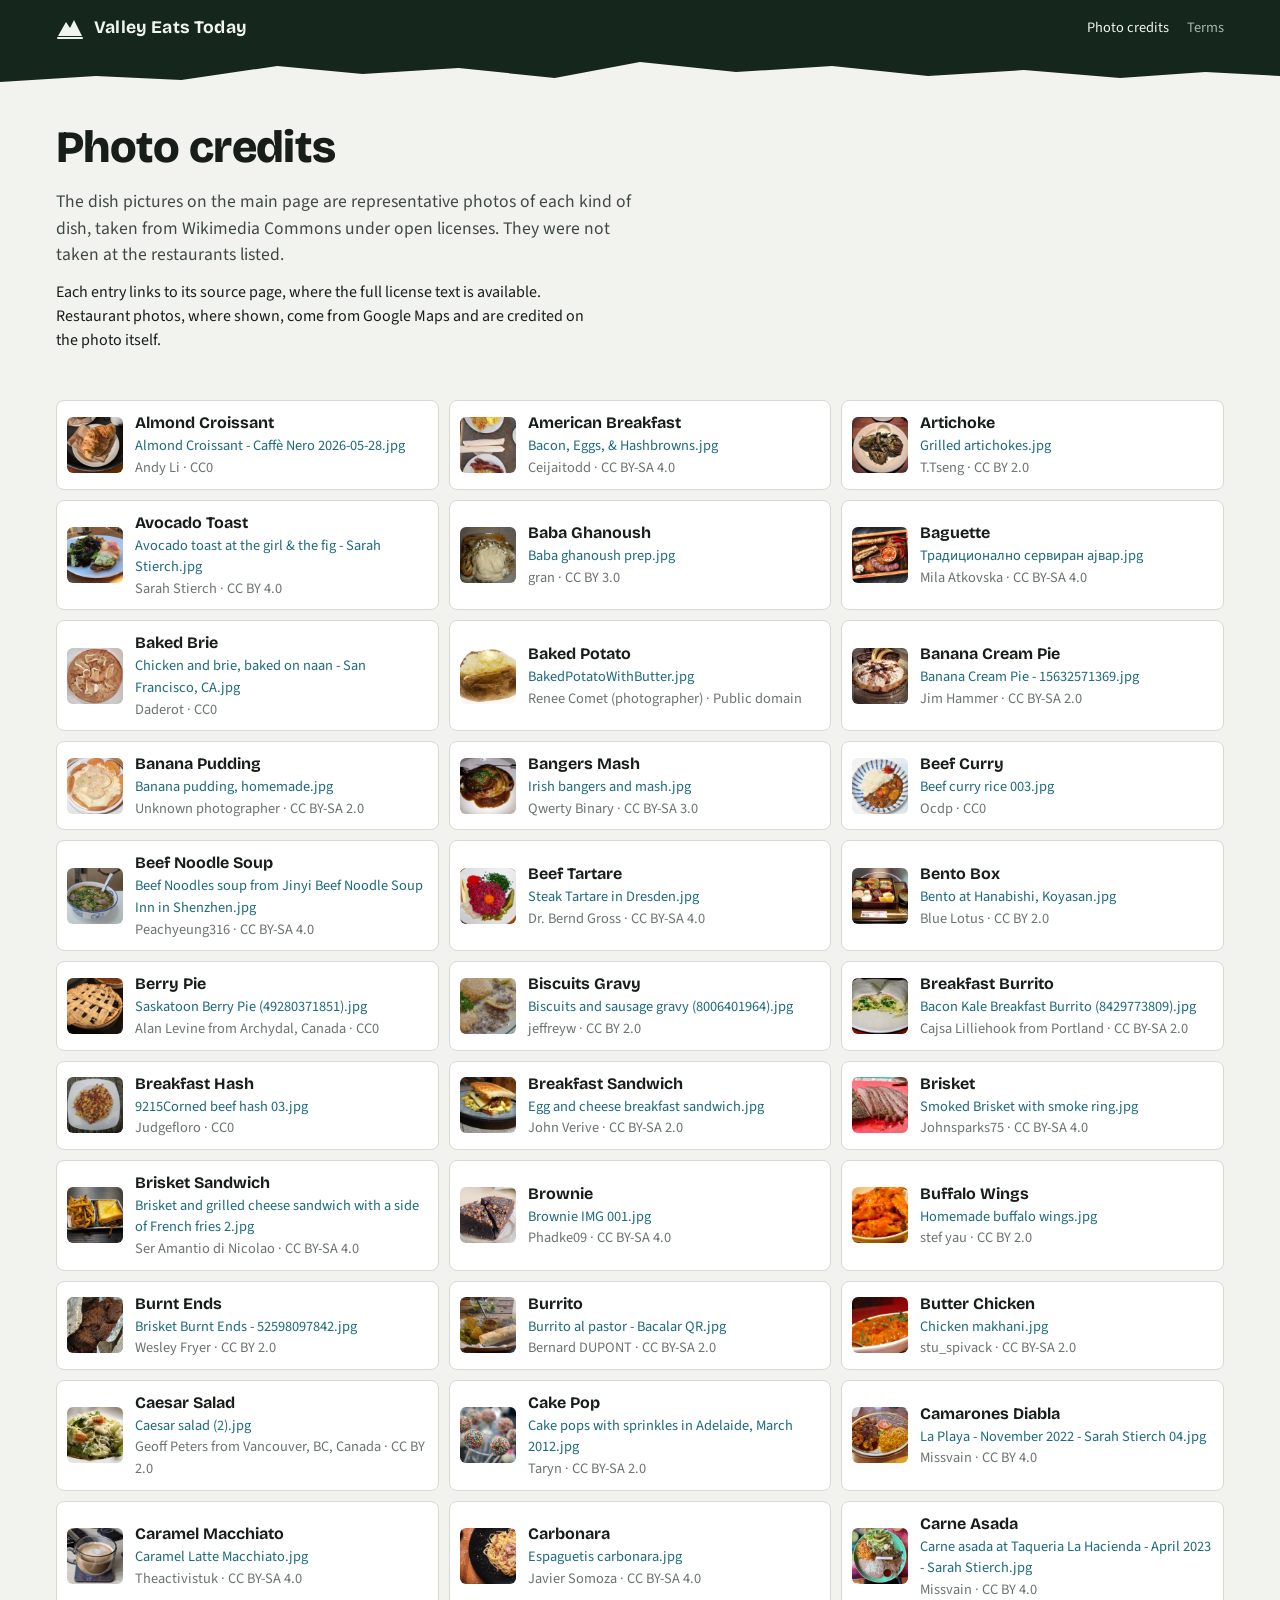
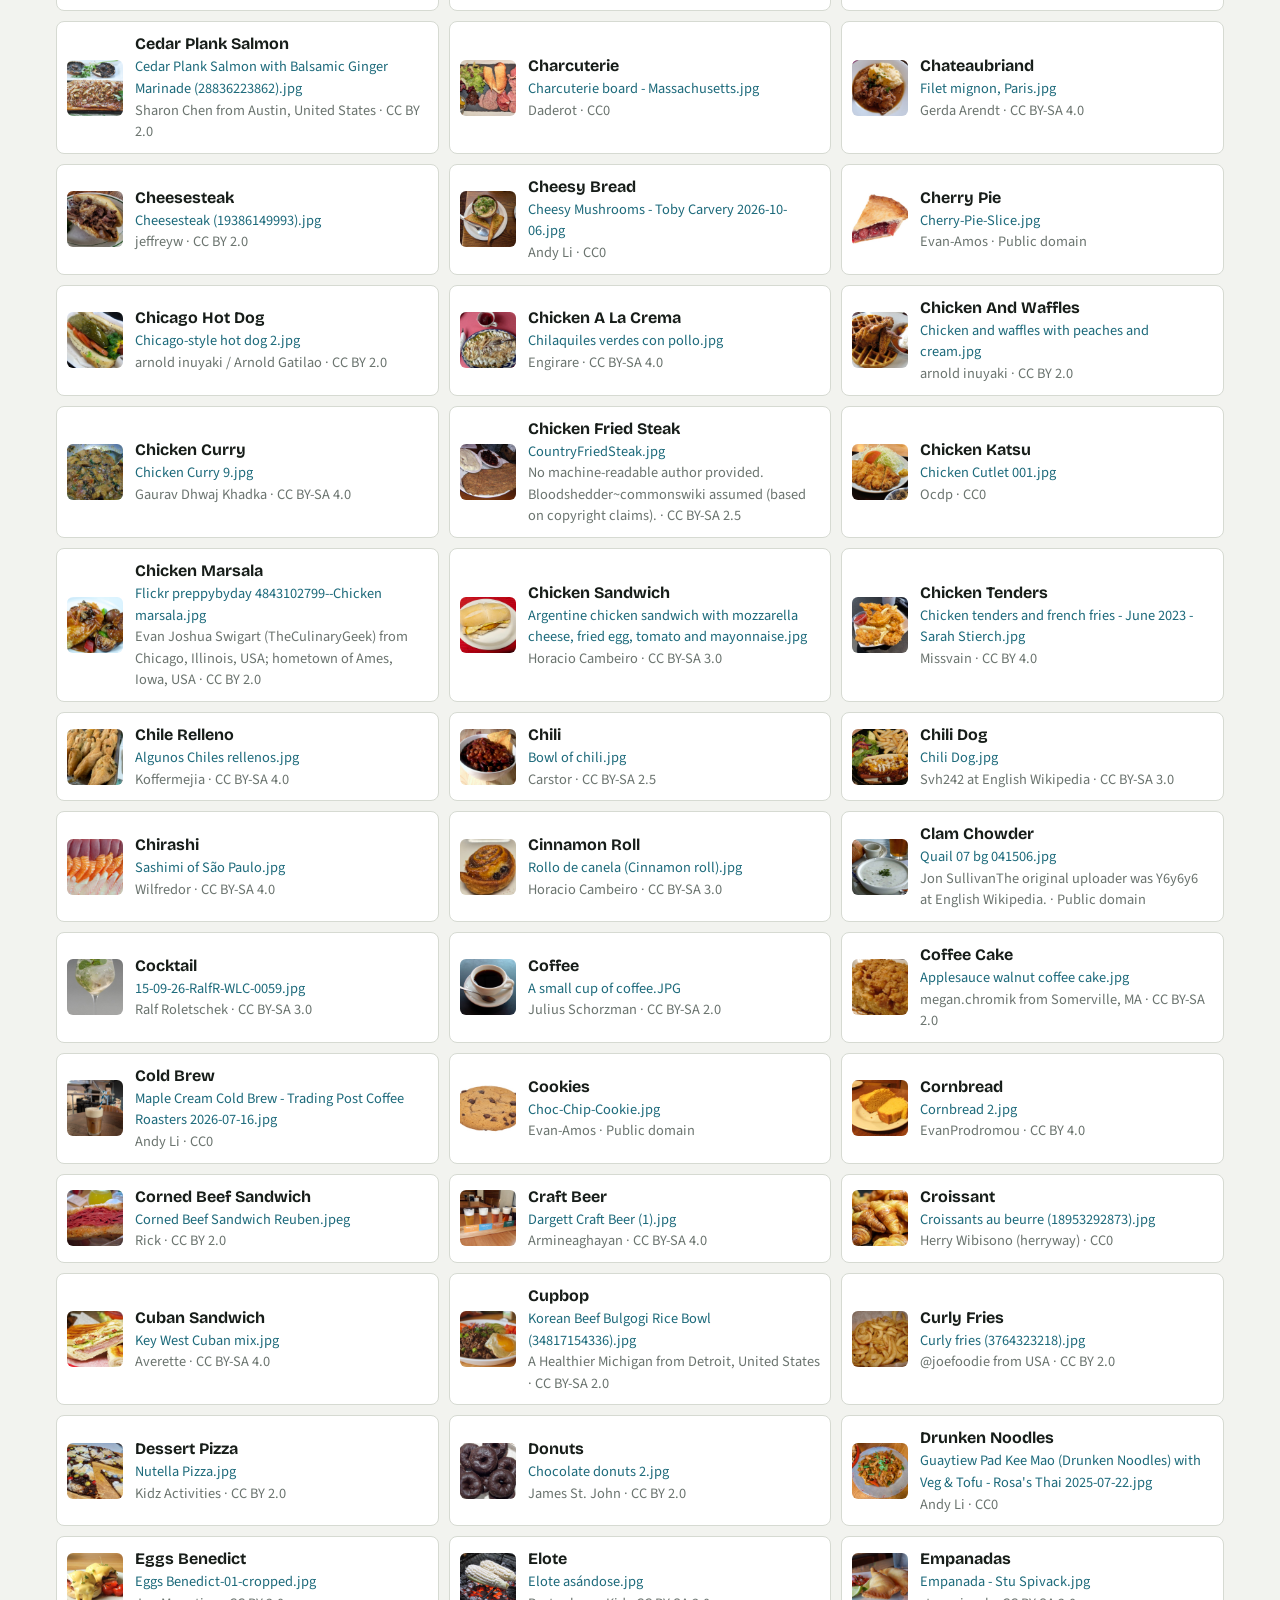
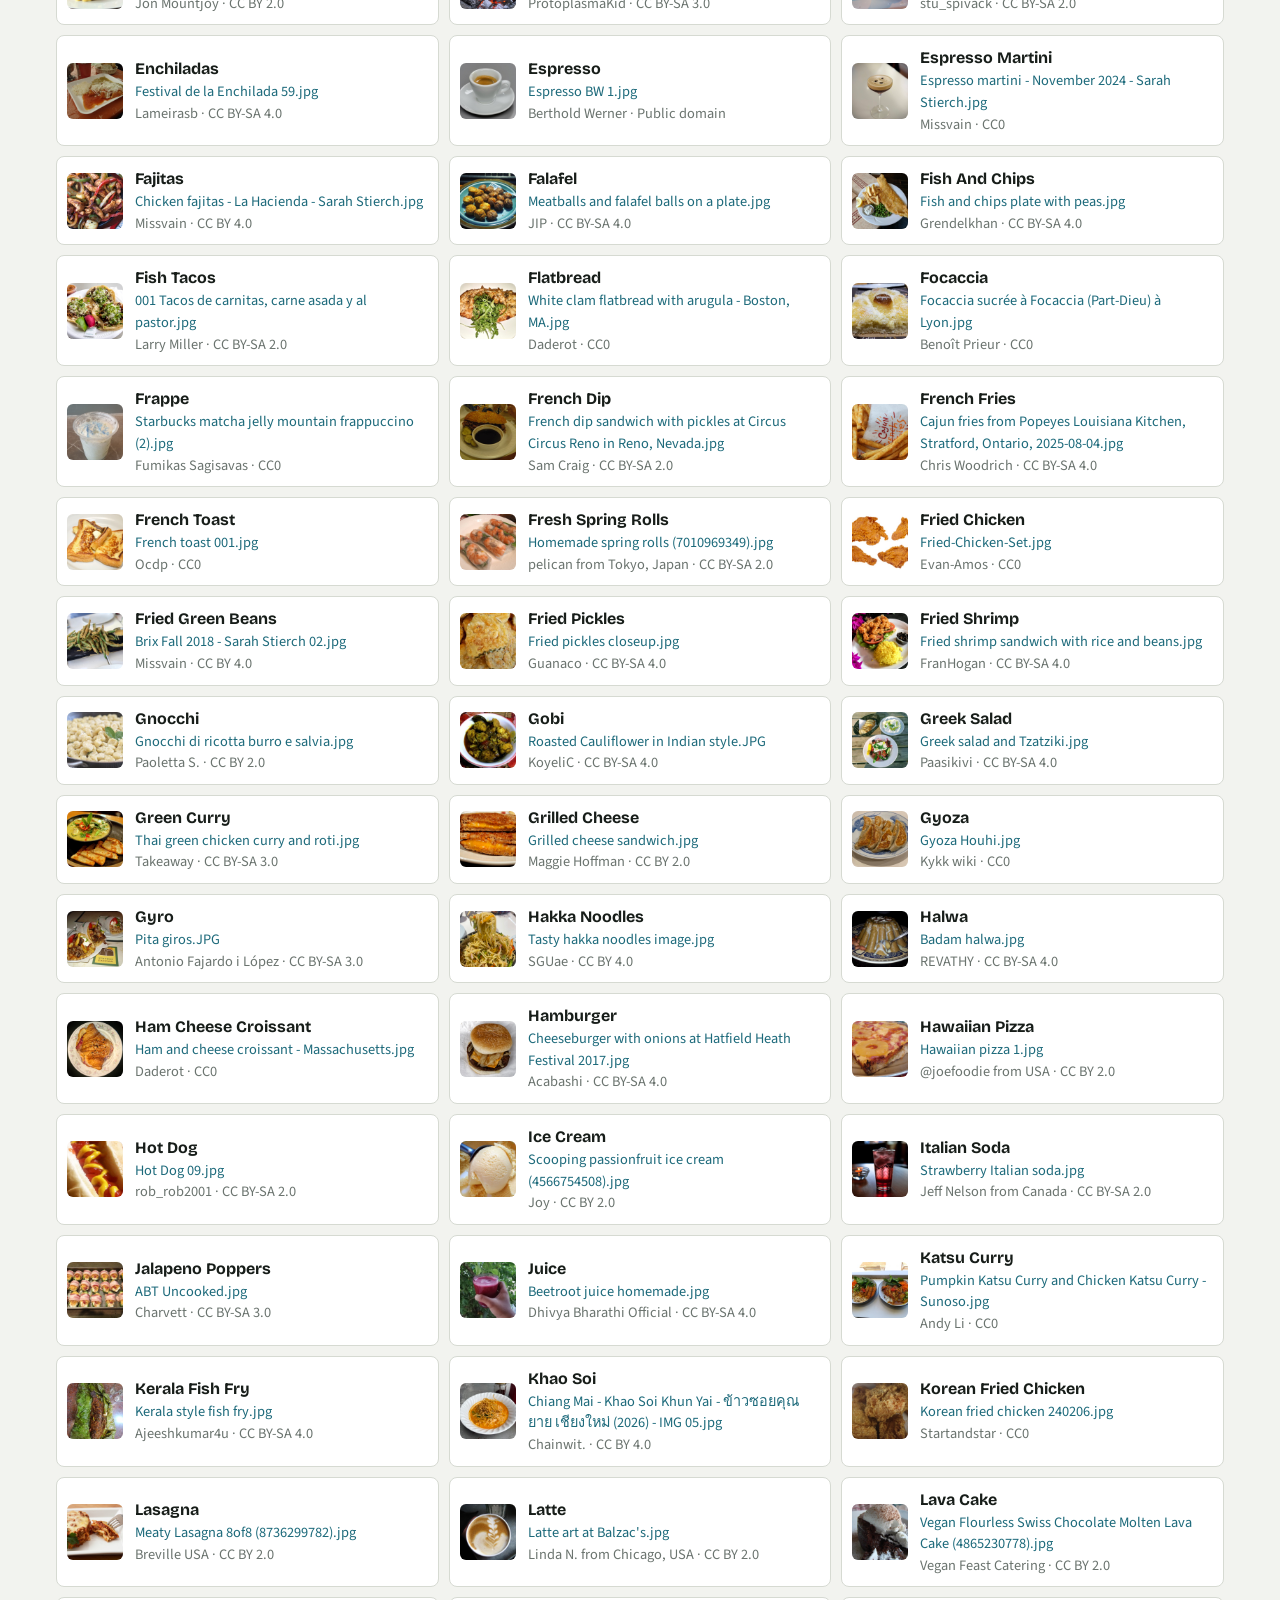
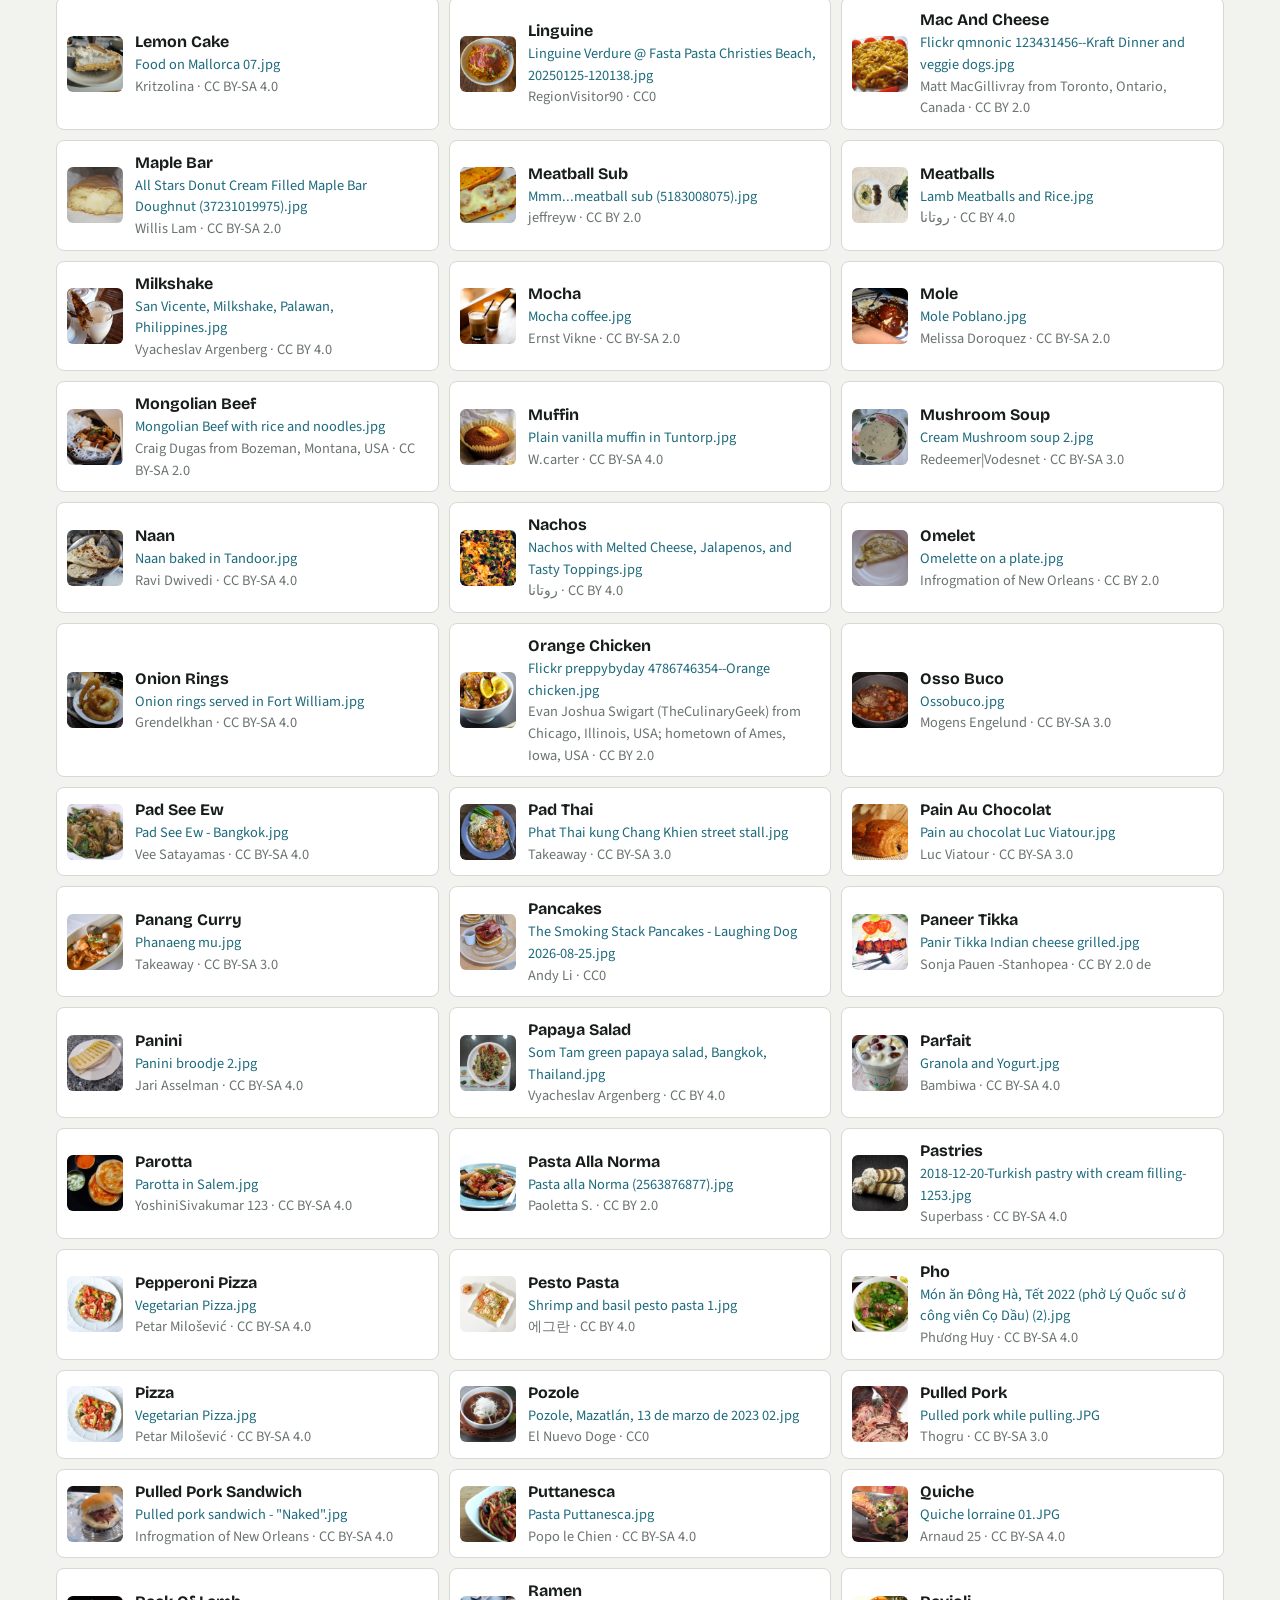
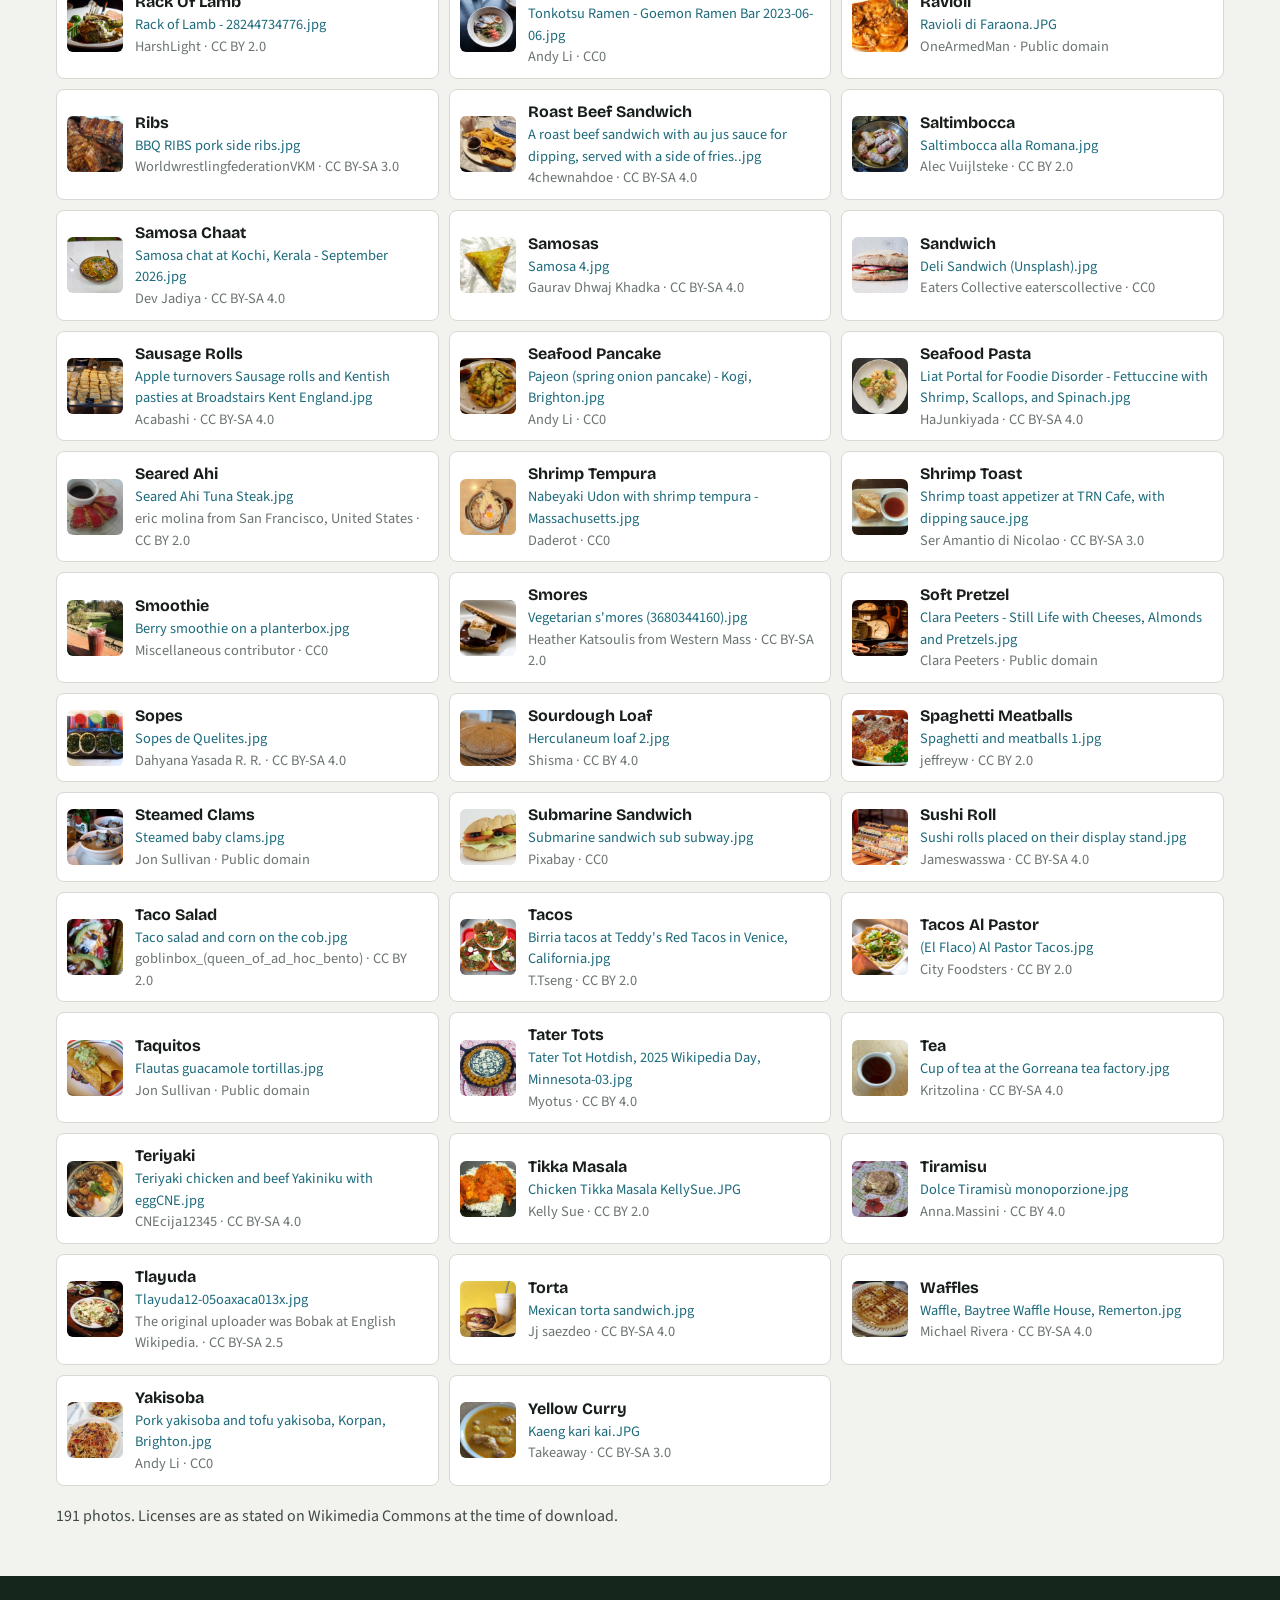
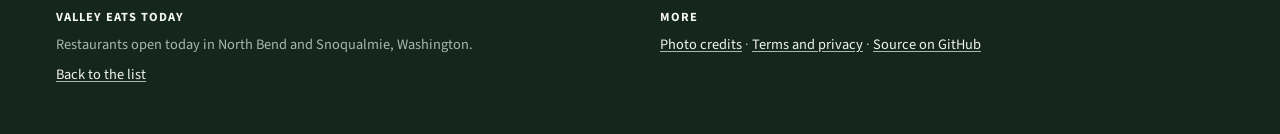
==== commit e55c14c7: "Redesign: masthead, typography, flat cards, labeled toolbar - Dark spruce masthead with a ridgeline " ====
--- a/credits.html
+++ b/credits.html
@@ -2,31 +2,46 @@
 <html lang="en">
 <head>
   <meta charset="utf-8">
-  <meta name="viewport" content="width=device-width, initial-scale=1">
+  <meta name="viewport" content="width=device-width, initial-scale=1, viewport-fit=cover">
   <title>Photo Credits</title>
   <meta name="description" content="Sources and licenses for the dish photos used on Valley Eats Today.">
+  <link rel="preconnect" href="https://fonts.googleapis.com">
+  <link rel="preconnect" href="https://fonts.gstatic.com" crossorigin>
+  <link href="https://fonts.googleapis.com/css2?family=Bricolage+Grotesque:opsz,wght@12..96,600;12..96,700;12..96,800&family=Source+Sans+3:ital,wght@0,400;0,600;1,400&display=swap" rel="stylesheet">
   <link rel="stylesheet" href="styles.css">
-  <style>
-    .credits { list-style: none; padding: 0; margin: 20px 0 0; display: grid; grid-template-columns: repeat(auto-fill, minmax(320px, 1fr)); gap: 12px; }
-    .credits li { display: flex; gap: 12px; align-items: center; background: var(--surface); border: 1px solid var(--line); border-radius: 12px; padding: 10px; font-size: .9rem; }
-    .credits img { border-radius: 8px; object-fit: cover; flex: none; }
-    .credits b { text-transform: capitalize; }
-    .muted { color: var(--muted); }
-  </style>
+  <link rel="icon" href="img/favicon.svg" type="image/svg+xml">
 </head>
 <body>
-  <header class="site-header">
+  <header class="masthead">
+    <div class="wrap masthead-inner">
+      <a class="brand" href="index.html" aria-label="Valley Eats Today home">
+        <svg class="brand-mark" viewBox="0 0 28 28" aria-hidden="true"><path d="M2 22 L10 8 L14 14 L18 6 L26 22 Z" fill="currentColor"/><path d="M2 24 H26" stroke="currentColor" stroke-width="2" stroke-linecap="round"/></svg>
+        <span class="brand-name">Valley Eats Today</span>
+      </a>
+      <nav class="masthead-nav" aria-label="Site">
+        <a href="credits.html" aria-current="page">Photo credits</a>
+        <a href="terms.html">Terms</a>
+      </nav>
+    </div>
+    <svg class="ridge" viewBox="0 0 1200 34" preserveAspectRatio="none" aria-hidden="true"><polygon points="0,34 0,26 90,20 170,24 260,10 340,18 430,12 520,22 600,6 690,16 780,10 870,20 960,14 1050,22 1130,16 1200,20 1200,34"/></svg>
+  </header>
+
+  <main class="wrap">
+    <div class="page">
+      <h1>Photo credits</h1>
+      <p class="lede">The dish pictures on the main page are representative photos of each kind of dish, taken from Wikimedia Commons under open licenses. They were not taken at the restaurants listed.</p>
+      <p>Each entry links to its source page, where the full license text is available. Restaurant photos, where shown, come from Google Maps and are credited on the photo itself.</p>
+    </div>
+    <ul class="credits">
+      <li><img src="img/dishes/almond-croissant.jpg" alt="" width="56" height="56" loading="lazy"><div><b>almond croissant</b><br><a href="https://commons.wikimedia.org/wiki/File:Almond_Croissant_-_Caff%C3%A8_Nero_2026-05-28.jpg" target="_blank" rel="noopener">Almond Croissant - Caffè Nero 2026-05-28.jpg</a><br><span class="muted">Andy Li · CC0</span></div></li><li><img src="img/dishes/american-breakfast.jpg" alt="" width="56" height="56" loading="lazy"><div><b>american breakfast</b><br><a href="https://commons.wikimedia.org/wiki/File:Bacon,_Eggs,_%26_Hashbrowns.jpg" target="_blank" rel="noopener">Bacon, Eggs, &amp; Hashbrowns.jpg</a><br><span class="muted">Ceijaitodd · CC BY-SA 4.0</span></div></li><li><img src="img/dishes/artichoke.jpg" alt="" width="56" height="56" loading="lazy"><div><b>artichoke</b><br><a href="https://commons.wikimedia.org/wiki/File:Grilled_artichokes.jpg" target="_blank" rel="noopener">Grilled artichokes.jpg</a><br><span class="muted">T.Tseng · CC BY 2.0</span></div></li><li><img src="img/dishes/avocado-toast.jpg" alt="" width="56" height="56" loading="lazy"><div><b>avocado toast</b><br><a href="https://commons.wikimedia.org/wiki/File:Avocado_toast_at_the_girl_%26_the_fig_-_Sarah_Stierch.jpg" target="_blank" rel="noopener">Avocado toast at the girl &amp; the fig - Sarah Stierch.jpg</a><br><span class="muted">Sarah Stierch · CC BY 4.0</span></div></li><li><img src="img/dishes/baba-ghanoush.jpg" alt="" width="56" height="56" loading="lazy"><div><b>baba ghanoush</b><br><a href="https://commons.wikimedia.org/wiki/File:Baba_ghanoush_prep.jpg" target="_blank" rel="noopener">Baba ghanoush prep.jpg</a><br><span class="muted">gran · CC BY 3.0</span></div></li><li><img src="img/dishes/baguette.jpg" alt="" width="56" height="56" loading="lazy"><div><b>baguette</b><br><a href="https://commons.wikimedia.org/wiki/File:%D0%A2%D1%80%D0%B0%D0%B4%D0%B8%D1%86%D0%B8%D0%BE%D0%BD%D0%B0%D0%BB%D0%BD%D0%BE_%D1%81%D0%B5%D1%80%D0%B2%D0%B8%D1%80%D0%B0%D0%BD_%D0%B0%D1%98%D0%B2%D0%B0%D1%80.jpg" target="_blank" rel="noopener">Традиционално сервиран ајвар.jpg</a><br><span class="muted">Mila Atkovska · CC BY-SA 4.0</span></div></li><li><img src="img/dishes/baked-brie.jpg" alt="" width="56" height="56" loading="lazy"><div><b>baked brie</b><br><a href="https://commons.wikimedia.org/wiki/File:Chicken_and_brie,_baked_on_naan_-_San_Francisco,_CA.jpg" target="_blank" rel="noopener">Chicken and brie, baked on naan - San Francisco, CA.jpg</a><br><span class="muted">Daderot · CC0</span></div></li><li><img src="img/dishes/baked-potato.jpg" alt="" width="56" height="56" loading="lazy"><div><b>baked potato</b><br><a href="https://commons.wikimedia.org/wiki/File:BakedPotatoWithButter.jpg" target="_blank" rel="noopener">BakedPotatoWithButter.jpg</a><br><span class="muted">Renee Comet (photographer) · Public domain</span></div></li><li><img src="img/dishes/banana-cream-pie.jpg" alt="" width="56" height="56" loading="lazy"><div><b>banana cream pie</b><br><a href="https://commons.wikimedia.org/wiki/File:Banana_Cream_Pie_-_15632571369.jpg" target="_blank" rel="noopener">Banana Cream Pie - 15632571369.jpg</a><br><span class="muted">Jim Hammer · CC BY-SA 2.0</span></div></li><li><img src="img/dishes/banana-pudding.jpg" alt="" width="56" height="56" loading="lazy"><div><b>banana pudding</b><br><a href="https://commons.wikimedia.org/wiki/File:Banana_pudding,_homemade.jpg" target="_blank" rel="noopener">Banana pudding, homemade.jpg</a><br><span class="muted">Unknown photographer · CC BY-SA 2.0</span></div></li><li><img src="img/dishes/bangers-mash.jpg" alt="" width="56" height="56" loading="lazy"><div><b>bangers mash</b><br><a href="https://commons.wikimedia.org/wiki/File:Irish_bangers_and_mash.jpg" target="_blank" rel="noopener">Irish bangers and mash.jpg</a><br><span class="muted">Qwerty Binary · CC BY-SA 3.0</span></div></li><li><img src="img/dishes/beef-curry.jpg" alt="" width="56" height="56" loading="lazy"><div><b>beef curry</b><br><a href="https://commons.wikimedia.org/wiki/File:Beef_curry_rice_003.jpg" target="_blank" rel="noopener">Beef curry rice 003.jpg</a><br><span class="muted">Ocdp · CC0</span></div></li><li><img src="img/dishes/beef-noodle-soup.jpg" alt="" width="56" height="56" loading="lazy"><div><b>beef noodle soup</b><br><a href="https://commons.wikimedia.org/wiki/File:Beef_Noodles_soup_from_Jinyi_Beef_Noodle_Soup_Inn_in_Shenzhen.jpg" target="_blank" rel="noopener">Beef Noodles soup from Jinyi Beef Noodle Soup Inn in Shenzhen.jpg</a><br><span class="muted">Peachyeung316 · CC BY-SA 4.0</span></div></li><li><img src="img/dishes/beef-tartare.jpg" alt="" width="56" height="56" loading="lazy"><div><b>beef tartare</b><br><a href="https://commons.wikimedia.org/wiki/File:Steak_Tartare_in_Dresden.jpg" target="_blank" rel="noopener">Steak Tartare in Dresden.jpg</a><br><span class="muted">Dr. Bernd Gross · CC BY-SA 4.0</span></div></li><li><img src="img/dishes/bento-box.jpg" alt="" width="56" height="56" loading="lazy"><div><b>bento box</b><br><a href="https://commons.wikimedia.org/wiki/File:Bento_at_Hanabishi,_Koyasan.jpg" target="_blank" rel="noopener">Bento at Hanabishi, Koyasan.jpg</a><br><span class="muted">Blue Lotus · CC BY 2.0</span></div></li><li><img src="img/dishes/berry-pie.jpg" alt="" width="56" height="56" loading="lazy"><div><b>berry pie</b><br><a href="https://commons.wikimedia.org/wiki/File:Saskatoon_Berry_Pie_(49280371851).jpg" target="_blank" rel="noopener">Saskatoon Berry Pie (49280371851).jpg</a><br><span class="muted">Alan Levine from Archydal, Canada · CC0</span></div></li><li><img src="img/dishes/biscuits-gravy.jpg" alt="" width="56" height="56" loading="lazy"><div><b>biscuits gravy</b><br><a href="https://commons.wikimedia.org/wiki/File:Biscuits_and_sausage_gravy_(8006401964).jpg" target="_blank" rel="noopener">Biscuits and sausage gravy (8006401964).jpg</a><br><span class="muted">jeffreyw · CC BY 2.0</span></div></li><li><img src="img/dishes/breakfast-burrito.jpg" alt="" width="56" height="56" loading="lazy"><div><b>breakfast burrito</b><br><a href="https://commons.wikimedia.org/wiki/File:Bacon_Kale_Breakfast_Burrito_(8429773809).jpg" target="_blank" rel="noopener">Bacon Kale Breakfast Burrito (8429773809).jpg</a><br><span class="muted">Cajsa Lilliehook from Portland · CC BY-SA 2.0</span></div></li><li><img src="img/dishes/breakfast-hash.jpg" alt="" width="56" height="56" loading="lazy"><div><b>breakfast hash</b><br><a href="https://commons.wikimedia.org/wiki/File:9215Corned_beef_hash_03.jpg" target="_blank" rel="noopener">9215Corned beef hash 03.jpg</a><br><span class="muted">Judgefloro · CC0</span></div></li><li><img src="img/dishes/breakfast-sandwich.jpg" alt="" width="56" height="56" loading="lazy"><div><b>breakfast sandwich</b><br><a href="https://commons.wikimedia.org/wiki/File:Egg_and_cheese_breakfast_sandwich.jpg" target="_blank" rel="noopener">Egg and cheese breakfast sandwich.jpg</a><br><span class="muted">John Verive · CC BY-SA 2.0</span></div></li><li><img src="img/dishes/brisket.jpg" alt="" width="56" height="56" loading="lazy"><div><b>brisket</b><br><a href="https://commons.wikimedia.org/wiki/File:Smoked_Brisket_with_smoke_ring.jpg" target="_blank" rel="noopener">Smoked Brisket with smoke ring.jpg</a><br><span class="muted">Johnsparks75 · CC BY-SA 4.0</span></div></li><li><img src="img/dishes/brisket-sandwich.jpg" alt="" width="56" height="56" loading="lazy"><div><b>brisket sandwich</b><br><a href="https://commons.wikimedia.org/wiki/File:Brisket_and_grilled_cheese_sandwich_with_a_side_of_French_fries_2.jpg" target="_blank" rel="noopener">Brisket and grilled cheese sandwich with a side of French fries 2.jpg</a><br><span class="muted">Ser Amantio di Nicolao · CC BY-SA 4.0</span></div></li><li><img src="img/dishes/brownie.jpg" alt="" width="56" height="56" loading="lazy"><div><b>brownie</b><br><a href="https://commons.wikimedia.org/wiki/File:Brownie_IMG_001.jpg" target="_blank" rel="noopener">Brownie IMG 001.jpg</a><br><span class="muted">Phadke09 · CC BY-SA 4.0</span></div></li><li><img src="img/dishes/buffalo-wings.jpg" alt="" width="56" height="56" loading="lazy"><div><b>buffalo wings</b><br><a href="https://commons.wikimedia.org/wiki/File:Homemade_buffalo_wings.jpg" target="_blank" rel="noopener">Homemade buffalo wings.jpg</a><br><span class="muted">stef yau · CC BY 2.0</span></div></li><li><img src="img/dishes/burnt-ends.jpg" alt="" width="56" height="56" loading="lazy"><div><b>burnt ends</b><br><a href="https://commons.wikimedia.org/wiki/File:Brisket_Burnt_Ends_-_52598097842.jpg" target="_blank" rel="noopener">Brisket Burnt Ends - 52598097842.jpg</a><br><span class="muted">Wesley Fryer · CC BY 2.0</span></div></li><li><img src="img/dishes/burrito.jpg" alt="" width="56" height="56" loading="lazy"><div><b>burrito</b><br><a href="https://commons.wikimedia.org/wiki/File:Burrito_al_pastor_-_Bacalar_QR.jpg" target="_blank" rel="noopener">Burrito al pastor - Bacalar QR.jpg</a><br><span class="muted">Bernard DUPONT · CC BY-SA 2.0</span></div></li><li><img src="img/dishes/butter-chicken.jpg" alt="" width="56" height="56" loading="lazy"><div><b>butter chicken</b><br><a href="https://commons.wikimedia.org/wiki/File:Chicken_makhani.jpg" target="_blank" rel="noopener">Chicken makhani.jpg</a><br><span class="muted">stu_spivack · CC BY-SA 2.0</span></div></li><li><img src="img/dishes/caesar-salad.jpg" alt="" width="56" height="56" loading="lazy"><div><b>caesar salad</b><br><a href="https://commons.wikimedia.org/wiki/File:Caesar_salad_(2).jpg" target="_blank" rel="noopener">Caesar salad (2).jpg</a><br><span class="muted">Geoff Peters from Vancouver, BC, Canada · CC BY 2.0</span></div></li><li><img src="img/dishes/cake-pop.jpg" alt="" width="56" height="56" loading="lazy"><div><b>cake pop</b><br><a href="https://commons.wikimedia.org/wiki/File:Cake_pops_with_sprinkles_in_Adelaide,_March_2012.jpg" target="_blank" rel="noopener">Cake pops with sprinkles in Adelaide, March 2012.jpg</a><br><span class="muted">Taryn · CC BY-SA 2.0</span></div></li><li><img src="img/dishes/camarones-diabla.jpg" alt="" width="56" height="56" loading="lazy"><div><b>camarones diabla</b><br><a href="https://commons.wikimedia.org/wiki/File:La_Playa_-_November_2022_-_Sarah_Stierch_04.jpg" target="_blank" rel="noopener">La Playa - November 2022 - Sarah Stierch 04.jpg</a><br><span class="muted">Missvain · CC BY 4.0</span></div></li><li><img src="img/dishes/caramel-macchiato.jpg" alt="" width="56" height="56" loading="lazy"><div><b>caramel macchiato</b><br><a href="https://commons.wikimedia.org/wiki/File:Caramel_Latte_Macchiato.jpg" target="_blank" rel="noopener">Caramel Latte Macchiato.jpg</a><br><span class="muted">Theactivistuk · CC BY-SA 4.0</span></div></li><li><img src="img/dishes/carbonara.jpg" alt="" width="56" height="56" loading="lazy"><div><b>carbonara</b><br><a href="https://commons.wikimedia.org/wiki/File:Espaguetis_carbonara.jpg" target="_blank" rel="noopener">Espaguetis carbonara.jpg</a><br><span class="muted">Javier Somoza · CC BY-SA 4.0</span></div></li><li><img src="img/dishes/carne-asada.jpg" alt="" width="56" height="56" loading="lazy"><div><b>carne asada</b><br><a href="https://commons.wikimedia.org/wiki/File:Carne_asada_at_Taqueria_La_Hacienda_-_April_2023_-_Sarah_Stierch.jpg" target="_blank" rel="noopener">Carne asada at Taqueria La Hacienda - April 2023 - Sarah Stierch.jpg</a><br><span class="muted">Missvain · CC BY 4.0</span></div></li><li><img src="img/dishes/cedar-plank-salmon.jpg" alt="" width="56" height="56" loading="lazy"><div><b>cedar plank salmon</b><br><a href="https://commons.wikimedia.org/wiki/File:Cedar_Plank_Salmon_with_Balsamic_Ginger_Marinade_(28836223862).jpg" target="_blank" rel="noopener">Cedar Plank Salmon with Balsamic Ginger Marinade (28836223862).jpg</a><br><span class="muted">Sharon Chen from Austin, United States · CC BY 2.0</span></div></li><li><img src="img/dishes/charcuterie.jpg" alt="" width="56" height="56" loading="lazy"><div><b>charcuterie</b><br><a href="https://commons.wikimedia.org/wiki/File:Charcuterie_board_-_Massachusetts.jpg" target="_blank" rel="noopener">Charcuterie board - Massachusetts.jpg</a><br><span class="muted">Daderot · CC0</span></div></li><li><img src="img/dishes/chateaubriand.jpg" alt="" width="56" height="56" loading="lazy"><div><b>chateaubriand</b><br><a href="https://commons.wikimedia.org/wiki/File:Filet_mignon,_Paris.jpg" target="_blank" rel="noopener">Filet mignon, Paris.jpg</a><br><span class="muted">Gerda Arendt · CC BY-SA 4.0</span></div></li><li><img src="img/dishes/cheesesteak.jpg" alt="" width="56" height="56" loading="lazy"><div><b>cheesesteak</b><br><a href="https://commons.wikimedia.org/wiki/File:Cheesesteak_(19386149993).jpg" target="_blank" rel="noopener">Cheesesteak (19386149993).jpg</a><br><span class="muted">jeffreyw · CC BY 2.0</span></div></li><li><img src="img/dishes/cheesy-bread.jpg" alt="" width="56" height="56" loading="lazy"><div><b>cheesy bread</b><br><a href="https://commons.wikimedia.org/wiki/File:Cheesy_Mushrooms_-_Toby_Carvery_2026-10-06.jpg" target="_blank" rel="noopener">Cheesy Mushrooms - Toby Carvery 2026-10-06.jpg</a><br><span class="muted">Andy Li · CC0</span></div></li><li><img src="img/dishes/cherry-pie.jpg" alt="" width="56" height="56" loading="lazy"><div><b>cherry pie</b><br><a href="https://commons.wikimedia.org/wiki/File:Cherry-Pie-Slice.jpg" target="_blank" rel="noopener">Cherry-Pie-Slice.jpg</a><br><span class="muted">Evan-Amos · Public domain</span></div></li><li><img src="img/dishes/chicago-hot-dog.jpg" alt="" width="56" height="56" loading="lazy"><div><b>chicago hot dog</b><br><a href="https://commons.wikimedia.org/wiki/File:Chicago-style_hot_dog_2.jpg" target="_blank" rel="noopener">Chicago-style hot dog 2.jpg</a><br><span class="muted">arnold  inuyaki / Arnold Gatilao · CC BY 2.0</span></div></li><li><img src="img/dishes/chicken-a-la-crema.jpg" alt="" width="56" height="56" loading="lazy"><div><b>chicken a la crema</b><br><a href="https://commons.wikimedia.org/wiki/File:Chilaquiles_verdes_con_pollo.jpg" target="_blank" rel="noopener">Chilaquiles verdes con pollo.jpg</a><br><span class="muted">Engirare · CC BY-SA 4.0</span></div></li><li><img src="img/dishes/chicken-and-waffles.jpg" alt="" width="56" height="56" loading="lazy"><div><b>chicken and waffles</b><br><a href="https://commons.wikimedia.org/wiki/File:Chicken_and_waffles_with_peaches_and_cream.jpg" target="_blank" rel="noopener">Chicken and waffles with peaches and cream.jpg</a><br><span class="muted">arnold inuyaki · CC BY 2.0</span></div></li><li><img src="img/dishes/chicken-curry.jpg" alt="" width="56" height="56" loading="lazy"><div><b>chicken curry</b><br><a href="https://commons.wikimedia.org/wiki/File:Chicken_Curry_9.jpg" target="_blank" rel="noopener">Chicken Curry 9.jpg</a><br><span class="muted">Gaurav Dhwaj Khadka · CC BY-SA 4.0</span></div></li><li><img src="img/dishes/chicken-fried-steak.jpg" alt="" width="56" height="56" loading="lazy"><div><b>chicken fried steak</b><br><a href="https://commons.wikimedia.org/wiki/File:CountryFriedSteak.jpg" target="_blank" rel="noopener">CountryFriedSteak.jpg</a><br><span class="muted">No machine-readable author provided. Bloodshedder~commonswiki assumed (based on copyright claims). · CC BY-SA 2.5</span></div></li><li><img src="img/dishes/chicken-katsu.jpg" alt="" width="56" height="56" loading="lazy"><div><b>chicken katsu</b><br><a href="https://commons.wikimedia.org/wiki/File:Chicken_Cutlet_001.jpg" target="_blank" rel="noopener">Chicken Cutlet 001.jpg</a><br><span class="muted">Ocdp · CC0</span></div></li><li><img src="img/dishes/chicken-marsala.jpg" alt="" width="56" height="56" loading="lazy"><div><b>chicken marsala</b><br><a href="https://commons.wikimedia.org/wiki/File:Flickr_preppybyday_4843102799--Chicken_marsala.jpg" target="_blank" rel="noopener">Flickr preppybyday 4843102799--Chicken marsala.jpg</a><br><span class="muted">Evan Joshua Swigart (TheCulinaryGeek) from Chicago, Illinois, USA; hometown of Ames, Iowa, USA · CC BY 2.0</span></div></li><li><img src="img/dishes/chicken-sandwich.jpg" alt="" width="56" height="56" loading="lazy"><div><b>chicken sandwich</b><br><a href="https://commons.wikimedia.org/wiki/File:Argentine_chicken_sandwich_with_mozzarella_cheese,_fried_egg,_tomato_and_mayonnaise.jpg" target="_blank" rel="noopener">Argentine chicken sandwich with mozzarella cheese, fried egg, tomato and mayonnaise.jpg</a><br><span class="muted">Horacio Cambeiro · CC BY-SA 3.0</span></div></li><li><img src="img/dishes/chicken-tenders.jpg" alt="" width="56" height="56" loading="lazy"><div><b>chicken tenders</b><br><a href="https://commons.wikimedia.org/wiki/File:Chicken_tenders_and_french_fries_-_June_2023_-_Sarah_Stierch.jpg" target="_blank" rel="noopener">Chicken tenders and french fries - June 2023 - Sarah Stierch.jpg</a><br><span class="muted">Missvain · CC BY 4.0</span></div></li><li><img src="img/dishes/chile-relleno.jpg" alt="" width="56" height="56" loading="lazy"><div><b>chile relleno</b><br><a href="https://commons.wikimedia.org/wiki/File:Algunos_Chiles_rellenos.jpg" target="_blank" rel="noopener">Algunos Chiles rellenos.jpg</a><br><span class="muted">Koffermejia · CC BY-SA 4.0</span></div></li><li><img src="img/dishes/chili.jpg" alt="" width="56" height="56" loading="lazy"><div><b>chili</b><br><a href="https://commons.wikimedia.org/wiki/File:Bowl_of_chili.jpg" target="_blank" rel="noopener">Bowl of chili.jpg</a><br><span class="muted">Carstor · CC BY-SA 2.5</span></div></li><li><img src="img/dishes/chili-dog.jpg" alt="" width="56" height="56" loading="lazy"><div><b>chili dog</b><br><a href="https://commons.wikimedia.org/wiki/File:Chili_Dog.jpg" target="_blank" rel="noopener">Chili Dog.jpg</a><br><span class="muted">Svh242 at English Wikipedia · CC BY-SA 3.0</span></div></li><li><img src="img/dishes/chirashi.jpg" alt="" width="56" height="56" loading="lazy"><div><b>chirashi</b><br><a href="https://commons.wikimedia.org/wiki/File:Sashimi_of_S%C3%A3o_Paulo.jpg" target="_blank" rel="noopener">Sashimi of São Paulo.jpg</a><br><span class="muted">Wilfredor · CC BY-SA 4.0</span></div></li><li><img src="img/dishes/cinnamon-roll.jpg" alt="" width="56" height="56" loading="lazy"><div><b>cinnamon roll</b><br><a href="https://commons.wikimedia.org/wiki/File:Rollo_de_canela_(Cinnamon_roll).jpg" target="_blank" rel="noopener">Rollo de canela (Cinnamon roll).jpg</a><br><span class="muted">Horacio Cambeiro · CC BY-SA 3.0</span></div></li><li><img src="img/dishes/clam-chowder.jpg" alt="" width="56" height="56" loading="lazy"><div><b>clam chowder</b><br><a href="https://commons.wikimedia.org/wiki/File:Quail_07_bg_041506.jpg" target="_blank" rel="noopener">Quail 07 bg 041506.jpg</a><br><span class="muted">Jon SullivanThe original uploader was Y6y6y6 at English Wikipedia. · Public domain</span></div></li><li><img src="img/dishes/cocktail.jpg" alt="" width="56" height="56" loading="lazy"><div><b>cocktail</b><br><a href="https://commons.wikimedia.org/wiki/File:15-09-26-RalfR-WLC-0059.jpg" target="_blank" rel="noopener">15-09-26-RalfR-WLC-0059.jpg</a><br><span class="muted">Ralf Roletschek · CC BY-SA 3.0</span></div></li><li><img src="img/dishes/coffee.jpg" alt="" width="56" height="56" loading="lazy"><div><b>coffee</b><br><a href="https://commons.wikimedia.org/wiki/File:A_small_cup_of_coffee.JPG" target="_blank" rel="noopener">A small cup of coffee.JPG</a><br><span class="muted">Julius Schorzman · CC BY-SA 2.0</span></div></li><li><img src="img/dishes/coffee-cake.jpg" alt="" width="56" height="56" loading="lazy"><div><b>coffee cake</b><br><a href="https://commons.wikimedia.org/wiki/File:Applesauce_walnut_coffee_cake.jpg" target="_blank" rel="noopener">Applesauce walnut coffee cake.jpg</a><br><span class="muted">megan.chromik from Somerville, MA · CC BY-SA 2.0</span></div></li><li><img src="img/dishes/cold-brew.jpg" alt="" width="56" height="56" loading="lazy"><div><b>cold brew</b><br><a href="https://commons.wikimedia.org/wiki/File:Maple_Cream_Cold_Brew_-_Trading_Post_Coffee_Roasters_2026-07-16.jpg" target="_blank" rel="noopener">Maple Cream Cold Brew - Trading Post Coffee Roasters 2026-07-16.jpg</a><br><span class="muted">Andy Li · CC0</span></div></li><li><img src="img/dishes/cookies.jpg" alt="" width="56" height="56" loading="lazy"><div><b>cookies</b><br><a href="https://commons.wikimedia.org/wiki/File:Choc-Chip-Cookie.jpg" target="_blank" rel="noopener">Choc-Chip-Cookie.jpg</a><br><span class="muted">Evan-Amos · Public domain</span></div></li><li><img src="img/dishes/cornbread.jpg" alt="" width="56" height="56" loading="lazy"><div><b>cornbread</b><br><a href="https://commons.wikimedia.org/wiki/File:Cornbread_2.jpg" target="_blank" rel="noopener">Cornbread 2.jpg</a><br><span class="muted">EvanProdromou · CC BY 4.0</span></div></li><li><img src="img/dishes/corned-beef-sandwich.jpg" alt="" width="56" height="56" loading="lazy"><div><b>corned beef sandwich</b><br><a href="https://commons.wikimedia.org/wiki/File:Corned_Beef_Sandwich_Reuben.jpeg" target="_blank" rel="noopener">Corned Beef Sandwich Reuben.jpeg</a><br><span class="muted">Rick · CC BY 2.0</span></div></li><li><img src="img/dishes/craft-beer.jpg" alt="" width="56" height="56" loading="lazy"><div><b>craft beer</b><br><a href="https://commons.wikimedia.org/wiki/File:Dargett_Craft_Beer_(1).jpg" target="_blank" rel="noopener">Dargett Craft Beer (1).jpg</a><br><span class="muted">Armineaghayan · CC BY-SA 4.0</span></div></li><li><img src="img/dishes/croissant.jpg" alt="" width="56" height="56" loading="lazy"><div><b>croissant</b><br><a href="https://commons.wikimedia.org/wiki/File:Croissants_au_beurre_(18953292873).jpg" target="_blank" rel="noopener">Croissants au beurre (18953292873).jpg</a><br><span class="muted">Herry Wibisono (herryway) · CC0</span></div></li><li><img src="img/dishes/cuban-sandwich.jpg" alt="" width="56" height="56" loading="lazy"><div><b>cuban sandwich</b><br><a href="https://commons.wikimedia.org/wiki/File:Key_West_Cuban_mix.jpg" target="_blank" rel="noopener">Key West Cuban mix.jpg</a><br><span class="muted">Averette · CC BY-SA 4.0</span></div></li><li><img src="img/dishes/cupbop.jpg" alt="" width="56" height="56" loading="lazy"><div><b>cupbop</b><br><a href="https://commons.wikimedia.org/wiki/File:Korean_Beef_Bulgogi_Rice_Bowl_(34817154336).jpg" target="_blank" rel="noopener">Korean Beef Bulgogi Rice Bowl (34817154336).jpg</a><br><span class="muted">A Healthier Michigan from Detroit, United States · CC BY-SA 2.0</span></div></li><li><img src="img/dishes/curly-fries.jpg" alt="" width="56" height="56" loading="lazy"><div><b>curly fries</b><br><a href="https://commons.wikimedia.org/wiki/File:Curly_fries_(3764323218).jpg" target="_blank" rel="noopener">Curly fries (3764323218).jpg</a><br><span class="muted">@joefoodie from USA · CC BY 2.0</span></div></li><li><img src="img/dishes/dessert-pizza.jpg" alt="" width="56" height="56" loading="lazy"><div><b>dessert pizza</b><br><a href="https://commons.wikimedia.org/wiki/File:Nutella_Pizza.jpg" target="_blank" rel="noopener">Nutella Pizza.jpg</a><br><span class="muted">Kidz Activities · CC BY 2.0</span></div></li><li><img src="img/dishes/donuts.jpg" alt="" width="56" height="56" loading="lazy"><div><b>donuts</b><br><a href="https://commons.wikimedia.org/wiki/File:Chocolate_donuts_2.jpg" target="_blank" rel="noopener">Chocolate donuts 2.jpg</a><br><span class="muted">James St. John · CC BY 2.0</span></div></li><li><img src="img/dishes/drunken-noodles.jpg" alt="" width="56" height="56" loading="lazy"><div><b>drunken noodles</b><br><a href="https://commons.wikimedia.org/wiki/File:Guaytiew_Pad_Kee_Mao_(Drunken_Noodles)_with_Veg_%26_Tofu_-_Rosa%27s_Thai_2025-07-22.jpg" target="_blank" rel="noopener">Guaytiew Pad Kee Mao (Drunken Noodles) with Veg &amp; Tofu - Rosa&#x27;s Thai 2025-07-22.jpg</a><br><span class="muted">Andy Li · CC0</span></div></li><li><img src="img/dishes/eggs-benedict.jpg" alt="" width="56" height="56" loading="lazy"><div><b>eggs benedict</b><br><a href="https://commons.wikimedia.org/wiki/File:Eggs_Benedict-01-cropped.jpg" target="_blank" rel="noopener">Eggs Benedict-01-cropped.jpg</a><br><span class="muted">Jon Mountjoy · CC BY 2.0</span></div></li><li><img src="img/dishes/elote.jpg" alt="" width="56" height="56" loading="lazy"><div><b>elote</b><br><a href="https://commons.wikimedia.org/wiki/File:Elote_as%C3%A1ndose.jpg" target="_blank" rel="noopener">Elote asándose.jpg</a><br><span class="muted">ProtoplasmaKid · CC BY-SA 3.0</span></div></li><li><img src="img/dishes/empanadas.jpg" alt="" width="56" height="56" loading="lazy"><div><b>empanadas</b><br><a href="https://commons.wikimedia.org/wiki/File:Empanada_-_Stu_Spivack.jpg" target="_blank" rel="noopener">Empanada - Stu Spivack.jpg</a><br><span class="muted">stu_spivack · CC BY-SA 2.0</span></div></li><li><img src="img/dishes/enchiladas.jpg" alt="" width="56" height="56" loading="lazy"><div><b>enchiladas</b><br><a href="https://commons.wikimedia.org/wiki/File:Festival_de_la_Enchilada_59.jpg" target="_blank" rel="noopener">Festival de la Enchilada 59.jpg</a><br><span class="muted">Lameirasb · CC BY-SA 4.0</span></div></li><li><img src="img/dishes/espresso.jpg" alt="" width="56" height="56" loading="lazy"><div><b>espresso</b><br><a href="https://commons.wikimedia.org/wiki/File:Espresso_BW_1.jpg" target="_blank" rel="noopener">Espresso BW 1.jpg</a><br><span class="muted">Berthold Werner · Public domain</span></div></li><li><img src="img/dishes/espresso-martini.jpg" alt="" width="56" height="56" loading="lazy"><div><b>espresso martini</b><br><a href="https://commons.wikimedia.org/wiki/File:Espresso_martini_-_November_2024_-_Sarah_Stierch.jpg" target="_blank" rel="noopener">Espresso martini - November 2024 - Sarah Stierch.jpg</a><br><span class="muted">Missvain · CC0</span></div></li><li><img src="img/dishes/fajitas.jpg" alt="" width="56" height="56" loading="lazy"><div><b>fajitas</b><br><a href="https://commons.wikimedia.org/wiki/File:Chicken_fajitas_-_La_Hacienda_-_Sarah_Stierch.jpg" target="_blank" rel="noopener">Chicken fajitas - La Hacienda - Sarah Stierch.jpg</a><br><span class="muted">Missvain · CC BY 4.0</span></div></li><li><img src="img/dishes/falafel.jpg" alt="" width="56" height="56" loading="lazy"><div><b>falafel</b><br><a href="https://commons.wikimedia.org/wiki/File:Meatballs_and_falafel_balls_on_a_plate.jpg" target="_blank" rel="noopener">Meatballs and falafel balls on a plate.jpg</a><br><span class="muted">JIP · CC BY-SA 4.0</span></div></li><li><img src="img/dishes/fish-and-chips.jpg" alt="" width="56" height="56" loading="lazy"><div><b>fish and chips</b><br><a href="https://commons.wikimedia.org/wiki/File:Fish_and_chips_plate_with_peas.jpg" target="_blank" rel="noopener">Fish and chips plate with peas.jpg</a><br><span class="muted">Grendelkhan · CC BY-SA 4.0</span></div></li><li><img src="img/dishes/fish-tacos.jpg" alt="" width="56" height="56" loading="lazy"><div><b>fish tacos</b><br><a href="https://commons.wikimedia.org/wiki/File:001_Tacos_de_carnitas,_carne_asada_y_al_pastor.jpg" target="_blank" rel="noopener">001 Tacos de carnitas, carne asada y al pastor.jpg</a><br><span class="muted">Larry Miller · CC BY-SA 2.0</span></div></li><li><img src="img/dishes/flatbread.jpg" alt="" width="56" height="56" loading="lazy"><div><b>flatbread</b><br><a href="https://commons.wikimedia.org/wiki/File:White_clam_flatbread_with_arugula_-_Boston,_MA.jpg" target="_blank" rel="noopener">White clam flatbread with arugula - Boston, MA.jpg</a><br><span class="muted">Daderot · CC0</span></div></li><li><img src="img/dishes/focaccia.jpg" alt="" width="56" height="56" loading="lazy"><div><b>focaccia</b><br><a href="https://commons.wikimedia.org/wiki/File:Focaccia_sucr%C3%A9e_%C3%A0_Focaccia_(Part-Dieu)_%C3%A0_Lyon.jpg" target="_blank" rel="noopener">Focaccia sucrée à Focaccia (Part-Dieu) à Lyon.jpg</a><br><span class="muted">Benoît Prieur · CC0</span></div></li><li><img src="img/dishes/frappe.jpg" alt="" width="56" height="56" loading="lazy"><div><b>frappe</b><br><a href="https://commons.wikimedia.org/wiki/File:Starbucks_matcha_jelly_mountain_frappuccino_(2).jpg" target="_blank" rel="noopener">Starbucks matcha jelly mountain frappuccino (2).jpg</a><br><span class="muted">Fumikas Sagisavas · CC0</span></div></li><li><img src="img/dishes/french-dip.jpg" alt="" width="56" height="56" loading="lazy"><div><b>french dip</b><br><a href="https://commons.wikimedia.org/wiki/File:French_dip_sandwich_with_pickles_at_Circus_Circus_Reno_in_Reno,_Nevada.jpg" target="_blank" rel="noopener">French dip sandwich with pickles at Circus Circus Reno in Reno, Nevada.jpg</a><br><span class="muted">Sam Craig · CC BY-SA 2.0</span></div></li><li><img src="img/dishes/french-fries.jpg" alt="" width="56" height="56" loading="lazy"><div><b>french fries</b><br><a href="https://commons.wikimedia.org/wiki/File:Cajun_fries_from_Popeyes_Louisiana_Kitchen,_Stratford,_Ontario,_2025-08-04.jpg" target="_blank" rel="noopener">Cajun fries from Popeyes Louisiana Kitchen, Stratford, Ontario, 2025-08-04.jpg</a><br><span class="muted">Chris Woodrich · CC BY-SA 4.0</span></div></li><li><img src="img/dishes/french-toast.jpg" alt="" width="56" height="56" loading="lazy"><div><b>french toast</b><br><a href="https://commons.wikimedia.org/wiki/File:French_toast_001.jpg" target="_blank" rel="noopener">French toast 001.jpg</a><br><span class="muted">Ocdp · CC0</span></div></li><li><img src="img/dishes/fresh-spring-rolls.jpg" alt="" width="56" height="56" loading="lazy"><div><b>fresh spring rolls</b><br><a href="https://commons.wikimedia.org/wiki/File:Homemade_spring_rolls_(7010969349).jpg" target="_blank" rel="noopener">Homemade spring rolls (7010969349).jpg</a><br><span class="muted">pelican from Tokyo, Japan · CC BY-SA 2.0</span></div></li><li><img src="img/dishes/fried-chicken.jpg" alt="" width="56" height="56" loading="lazy"><div><b>fried chicken</b><br><a href="https://commons.wikimedia.org/wiki/File:Fried-Chicken-Set.jpg" target="_blank" rel="noopener">Fried-Chicken-Set.jpg</a><br><span class="muted">Evan-Amos · CC0</span></div></li><li><img src="img/dishes/fried-green-beans.jpg" alt="" width="56" height="56" loading="lazy"><div><b>fried green beans</b><br><a href="https://commons.wikimedia.org/wiki/File:Brix_Fall_2018_-_Sarah_Stierch_02.jpg" target="_blank" rel="noopener">Brix Fall 2018 - Sarah Stierch 02.jpg</a><br><span class="muted">Missvain · CC BY 4.0</span></div></li><li><img src="img/dishes/fried-pickles.jpg" alt="" width="56" height="56" loading="lazy"><div><b>fried pickles</b><br><a href="https://commons.wikimedia.org/wiki/File:Fried_pickles_closeup.jpg" target="_blank" rel="noopener">Fried pickles closeup.jpg</a><br><span class="muted">Guanaco · CC BY-SA 4.0</span></div></li><li><img src="img/dishes/fried-shrimp.jpg" alt="" width="56" height="56" loading="lazy"><div><b>fried shrimp</b><br><a href="https://commons.wikimedia.org/wiki/File:Fried_shrimp_sandwich_with_rice_and_beans.jpg" target="_blank" rel="noopener">Fried shrimp sandwich with rice and beans.jpg</a><br><span class="muted">FranHogan · CC BY-SA 4.0</span></div></li><li><img src="img/dishes/gnocchi.jpg" alt="" width="56" height="56" loading="lazy"><div><b>gnocchi</b><br><a href="https://commons.wikimedia.org/wiki/File:Gnocchi_di_ricotta_burro_e_salvia.jpg" target="_blank" rel="noopener">Gnocchi di ricotta burro e salvia.jpg</a><br><span class="muted">Paoletta S. · CC BY 2.0</span></div></li><li><img src="img/dishes/gobi.jpg" alt="" width="56" height="56" loading="lazy"><div><b>gobi</b><br><a href="https://commons.wikimedia.org/wiki/File:Roasted_Cauliflower_in_Indian_style.JPG" target="_blank" rel="noopener">Roasted Cauliflower in Indian style.JPG</a><br><span class="muted">KoyeliC · CC BY-SA 4.0</span></div></li><li><img src="img/dishes/greek-salad.jpg" alt="" width="56" height="56" loading="lazy"><div><b>greek salad</b><br><a href="https://commons.wikimedia.org/wiki/File:Greek_salad_and_Tzatziki.jpg" target="_blank" rel="noopener">Greek salad and Tzatziki.jpg</a><br><span class="muted">Paasikivi · CC BY-SA 4.0</span></div></li><li><img src="img/dishes/green-curry.jpg" alt="" width="56" height="56" loading="lazy"><div><b>green curry</b><br><a href="https://commons.wikimedia.org/wiki/File:Thai_green_chicken_curry_and_roti.jpg" target="_blank" rel="noopener">Thai green chicken curry and roti.jpg</a><br><span class="muted">Takeaway · CC BY-SA 3.0</span></div></li><li><img src="img/dishes/grilled-cheese.jpg" alt="" width="56" height="56" loading="lazy"><div><b>grilled cheese</b><br><a href="https://commons.wikimedia.org/wiki/File:Grilled_cheese_sandwich.jpg" target="_blank" rel="noopener">Grilled cheese sandwich.jpg</a><br><span class="muted">Maggie Hoffman · CC BY 2.0</span></div></li><li><img src="img/dishes/gyoza.jpg" alt="" width="56" height="56" loading="lazy"><div><b>gyoza</b><br><a href="https://commons.wikimedia.org/wiki/File:Gyoza_Houhi.jpg" target="_blank" rel="noopener">Gyoza Houhi.jpg</a><br><span class="muted">Kykk wiki · CC0</span></div></li><li><img src="img/dishes/gyro.jpg" alt="" width="56" height="56" loading="lazy"><div><b>gyro</b><br><a href="https://commons.wikimedia.org/wiki/File:Pita_giros.JPG" target="_blank" rel="noopener">Pita giros.JPG</a><br><span class="muted">Antonio Fajardo i López · CC BY-SA 3.0</span></div></li><li><img src="img/dishes/hakka-noodles.jpg" alt="" width="56" height="56" loading="lazy"><div><b>hakka noodles</b><br><a href="https://commons.wikimedia.org/wiki/File:Tasty_hakka_noodles_image.jpg" target="_blank" rel="noopener">Tasty hakka noodles image.jpg</a><br><span class="muted">SGUae · CC BY 4.0</span></div></li><li><img src="img/dishes/halwa.jpg" alt="" width="56" height="56" loading="lazy"><div><b>halwa</b><br><a href="https://commons.wikimedia.org/wiki/File:Badam_halwa.jpg" target="_blank" rel="noopener">Badam halwa.jpg</a><br><span class="muted">REVATHY · CC BY-SA 4.0</span></div></li><li><img src="img/dishes/ham-cheese-croissant.jpg" alt="" width="56" height="56" loading="lazy"><div><b>ham cheese croissant</b><br><a href="https://commons.wikimedia.org/wiki/File:Ham_and_cheese_croissant_-_Massachusetts.jpg" target="_blank" rel="noopener">Ham and cheese croissant - Massachusetts.jpg</a><br><span class="muted">Daderot · CC0</span></div></li><li><img src="img/dishes/hamburger.jpg" alt="" width="56" height="56" loading="lazy"><div><b>hamburger</b><br><a href="https://commons.wikimedia.org/wiki/File:Cheeseburger_with_onions_at_Hatfield_Heath_Festival_2017.jpg" target="_blank" rel="noopener">Cheeseburger with onions at Hatfield Heath Festival 2017.jpg</a><br><span class="muted">Acabashi · CC BY-SA 4.0</span></div></li><li><img src="img/dishes/hawaiian-pizza.jpg" alt="" width="56" height="56" loading="lazy"><div><b>hawaiian pizza</b><br><a href="https://commons.wikimedia.org/wiki/File:Hawaiian_pizza_1.jpg" target="_blank" rel="noopener">Hawaiian pizza 1.jpg</a><br><span class="muted">@joefoodie from USA · CC BY 2.0</span></div></li><li><img src="img/dishes/hot-dog.jpg" alt="" width="56" height="56" loading="lazy"><div><b>hot dog</b><br><a href="https://commons.wikimedia.org/wiki/File:Hot_Dog_09.jpg" target="_blank" rel="noopener">Hot Dog 09.jpg</a><br><span class="muted">rob_rob2001 · CC BY-SA 2.0</span></div></li><li><img src="img/dishes/ice-cream.jpg" alt="" width="56" height="56" loading="lazy"><div><b>ice cream</b><br><a href="https://commons.wikimedia.org/wiki/File:Scooping_passionfruit_ice_cream_(4566754508).jpg" target="_blank" rel="noopener">Scooping passionfruit ice cream (4566754508).jpg</a><br><span class="muted">Joy · CC BY 2.0</span></div></li><li><img src="img/dishes/italian-soda.jpg" alt="" width="56" height="56" loading="lazy"><div><b>italian soda</b><br><a href="https://commons.wikimedia.org/wiki/File:Strawberry_Italian_soda.jpg" target="_blank" rel="noopener">Strawberry Italian soda.jpg</a><br><span class="muted">Jeff Nelson from Canada · CC BY-SA 2.0</span></div></li><li><img src="img/dishes/jalapeno-poppers.jpg" alt="" width="56" height="56" loading="lazy"><div><b>jalapeno poppers</b><br><a href="https://commons.wikimedia.org/wiki/File:ABT_Uncooked.jpg" target="_blank" rel="noopener">ABT Uncooked.jpg</a><br><span class="muted">Charvett · CC BY-SA 3.0</span></div></li><li><img src="img/dishes/juice.jpg" alt="" width="56" height="56" loading="lazy"><div><b>juice</b><br><a href="https://commons.wikimedia.org/wiki/File:Beetroot_juice_homemade.jpg" target="_blank" rel="noopener">Beetroot juice homemade.jpg</a><br><span class="muted">Dhivya Bharathi Official · CC BY-SA 4.0</span></div></li><li><img src="img/dishes/katsu-curry.jpg" alt="" width="56" height="56" loading="lazy"><div><b>katsu curry</b><br><a href="https://commons.wikimedia.org/wiki/File:Pumpkin_Katsu_Curry_and_Chicken_Katsu_Curry_-_Sunoso.jpg" target="_blank" rel="noopener">Pumpkin Katsu Curry and Chicken Katsu Curry - Sunoso.jpg</a><br><span class="muted">Andy Li · CC0</span></div></li><li><img src="img/dishes/kerala-fish-fry.jpg" alt="" width="56" height="56" loading="lazy"><div><b>kerala fish fry</b><br><a href="https://commons.wikimedia.org/wiki/File:Kerala_style_fish_fry.jpg" target="_blank" rel="noopener">Kerala style fish fry.jpg</a><br><span class="muted">Ajeeshkumar4u · CC BY-SA 4.0</span></div></li><li><img src="img/dishes/khao-soi.jpg" alt="" width="56" height="56" loading="lazy"><div><b>khao soi</b><br><a href="https://commons.wikimedia.org/wiki/File:Chiang_Mai_-_Khao_Soi_Khun_Yai_-_%E0%B8%82%E0%B9%89%E0%B8%B2%E0%B8%A7%E0%B8%8B%E0%B8%AD%E0%B8%A2%E0%B8%84%E0%B8%B8%E0%B8%93%E0%B8%A2%E0%B8%B2%E0%B8%A2_%E0%B9%80%E0%B8%8A%E0%B8%B5%E0%B8%A2%E0%B8%87%E0%B9%83%E0%B8%AB%E0%B8%A1%E0%B9%88_(2026)_-_IMG_05.jpg" target="_blank" rel="noopener">Chiang Mai - Khao Soi Khun Yai - ข้าวซอยคุณยาย เชียงใหม่ (2026) - IMG 05.jpg</a><br><span class="muted">Chainwit. · CC BY 4.0</span></div></li><li><img src="img/dishes/korean-fried-chicken.jpg" alt="" width="56" height="56" loading="lazy"><div><b>korean fried chicken</b><br><a href="https://commons.wikimedia.org/wiki/File:Korean_fried_chicken_240206.jpg" target="_blank" rel="noopener">Korean fried chicken 240206.jpg</a><br><span class="muted">Startandstar · CC0</span></div></li><li><img src="img/dishes/lasagna.jpg" alt="" width="56" height="56" loading="lazy"><div><b>lasagna</b><br><a href="https://commons.wikimedia.org/wiki/File:Meaty_Lasagna_8of8_(8736299782).jpg" target="_blank" rel="noopener">Meaty Lasagna 8of8 (8736299782).jpg</a><br><span class="muted">Breville USA · CC BY 2.0</span></div></li><li><img src="img/dishes/latte.jpg" alt="" width="56" height="56" loading="lazy"><div><b>latte</b><br><a href="https://commons.wikimedia.org/wiki/File:Latte_art_at_Balzac%27s.jpg" target="_blank" rel="noopener">Latte art at Balzac&#x27;s.jpg</a><br><span class="muted">Linda N. from Chicago, USA · CC BY 2.0</span></div></li><li><img src="img/dishes/lava-cake.jpg" alt="" width="56" height="56" loading="lazy"><div><b>lava cake</b><br><a href="https://commons.wikimedia.org/wiki/File:Vegan_Flourless_Swiss_Chocolate_Molten_Lava_Cake_(4865230778).jpg" target="_blank" rel="noopener">Vegan Flourless Swiss Chocolate Molten Lava Cake (4865230778).jpg</a><br><span class="muted">Vegan Feast Catering · CC BY 2.0</span></div></li><li><img src="img/dishes/lemon-cake.jpg" alt="" width="56" height="56" loading="lazy"><div><b>lemon cake</b><br><a href="https://commons.wikimedia.org/wiki/File:Food_on_Mallorca_07.jpg" target="_blank" rel="noopener">Food on Mallorca 07.jpg</a><br><span class="muted">Kritzolina · CC BY-SA 4.0</span></div></li><li><img src="img/dishes/linguine.jpg" alt="" width="56" height="56" loading="lazy"><div><b>linguine</b><br><a href="https://commons.wikimedia.org/wiki/File:Linguine_Verdure_@_Fasta_Pasta_Christies_Beach,_20250125-120138.jpg" target="_blank" rel="noopener">Linguine Verdure @ Fasta Pasta Christies Beach, 20250125-120138.jpg</a><br><span class="muted">RegionVisitor90 · CC0</span></div></li><li><img src="img/dishes/mac-and-cheese.jpg" alt="" width="56" height="56" loading="lazy"><div><b>mac and cheese</b><br><a href="https://commons.wikimedia.org/wiki/File:Flickr_qmnonic_123431456--Kraft_Dinner_and_veggie_dogs.jpg" target="_blank" rel="noopener">Flickr qmnonic 123431456--Kraft Dinner and veggie dogs.jpg</a><br><span class="muted">Matt MacGillivray from Toronto, Ontario, Canada · CC BY 2.0</span></div></li><li><img src="img/dishes/maple-bar.jpg" alt="" width="56" height="56" loading="lazy"><div><b>maple bar</b><br><a href="https://commons.wikimedia.org/wiki/File:All_Stars_Donut_Cream_Filled_Maple_Bar_Doughnut_(37231019975).jpg" target="_blank" rel="noopener">All Stars Donut Cream Filled Maple Bar Doughnut (37231019975).jpg</a><br><span class="muted">Willis Lam · CC BY-SA 2.0</span></div></li><li><img src="img/dishes/meatball-sub.jpg" alt="" width="56" height="56" loading="lazy"><div><b>meatball sub</b><br><a href="https://commons.wikimedia.org/wiki/File:Mmm...meatball_sub_(5183008075).jpg" target="_blank" rel="noopener">Mmm...meatball sub (5183008075).jpg</a><br><span class="muted">jeffreyw · CC BY 2.0</span></div></li><li><img src="img/dishes/meatballs.jpg" alt="" width="56" height="56" loading="lazy"><div><b>meatballs</b><br><a href="https://commons.wikimedia.org/wiki/File:Lamb_Meatballs_and_Rice.jpg" target="_blank" rel="noopener">Lamb Meatballs and Rice.jpg</a><br><span class="muted">روتانا · CC BY 4.0</span></div></li><li><img src="img/dishes/milkshake.jpg" alt="" width="56" height="56" loading="lazy"><div><b>milkshake</b><br><a href="https://commons.wikimedia.org/wiki/File:San_Vicente,_Milkshake,_Palawan,_Philippines.jpg" target="_blank" rel="noopener">San Vicente, Milkshake, Palawan, Philippines.jpg</a><br><span class="muted">Vyacheslav Argenberg · CC BY 4.0</span></div></li><li><img src="img/dishes/mocha.jpg" alt="" width="56" height="56" loading="lazy"><div><b>mocha</b><br><a href="https://commons.wikimedia.org/wiki/File:Mocha_coffee.jpg" target="_blank" rel="noopener">Mocha coffee.jpg</a><br><span class="muted">Ernst Vikne · CC BY-SA 2.0</span></div></li><li><img src="img/dishes/mole.jpg" alt="" width="56" height="56" loading="lazy"><div><b>mole</b><br><a href="https://commons.wikimedia.org/wiki/File:Mole_Poblano.jpg" target="_blank" rel="noopener">Mole Poblano.jpg</a><br><span class="muted">Melissa Doroquez · CC BY-SA 2.0</span></div></li><li><img src="img/dishes/mongolian-beef.jpg" alt="" width="56" height="56" loading="lazy"><div><b>mongolian beef</b><br><a href="https://commons.wikimedia.org/wiki/File:Mongolian_Beef_with_rice_and_noodles.jpg" target="_blank" rel="noopener">Mongolian Beef with rice and noodles.jpg</a><br><span class="muted">Craig Dugas from Bozeman, Montana, USA · CC BY-SA 2.0</span></div></li><li><img src="img/dishes/muffin.jpg" alt="" width="56" height="56" loading="lazy"><div><b>muffin</b><br><a href="https://commons.wikimedia.org/wiki/File:Plain_vanilla_muffin_in_Tuntorp.jpg" target="_blank" rel="noopener">Plain vanilla muffin in Tuntorp.jpg</a><br><span class="muted">W.carter · CC BY-SA 4.0</span></div></li><li><img src="img/dishes/mushroom-soup.jpg" alt="" width="56" height="56" loading="lazy"><div><b>mushroom soup</b><br><a href="https://commons.wikimedia.org/wiki/File:Cream_Mushroom_soup_2.jpg" target="_blank" rel="noopener">Cream Mushroom soup 2.jpg</a><br><span class="muted">Redeemer|Vodesnet · CC BY-SA 3.0</span></div></li><li><img src="img/dishes/naan.jpg" alt="" width="56" height="56" loading="lazy"><div><b>naan</b><br><a href="https://commons.wikimedia.org/wiki/File:Naan_baked_in_Tandoor.jpg" target="_blank" rel="noopener">Naan baked in Tandoor.jpg</a><br><span class="muted">Ravi Dwivedi · CC BY-SA 4.0</span></div></li><li><img src="img/dishes/nachos.jpg" alt="" width="56" height="56" loading="lazy"><div><b>nachos</b><br><a href="https://commons.wikimedia.org/wiki/File:Nachos_with_Melted_Cheese,_Jalapenos,_and_Tasty_Toppings.jpg" target="_blank" rel="noopener">Nachos with Melted Cheese, Jalapenos, and Tasty Toppings.jpg</a><br><span class="muted">روتانا · CC BY 4.0</span></div></li><li><img src="img/dishes/omelet.jpg" alt="" width="56" height="56" loading="lazy"><div><b>omelet</b><br><a href="https://commons.wikimedia.org/wiki/File:Omelette_on_a_plate.jpg" target="_blank" rel="noopener">Omelette on a plate.jpg</a><br><span class="muted">Infrogmation of New Orleans · CC BY 2.0</span></div></li><li><img src="img/dishes/onion-rings.jpg" alt="" width="56" height="56" loading="lazy"><div><b>onion rings</b><br><a href="https://commons.wikimedia.org/wiki/File:Onion_rings_served_in_Fort_William.jpg" target="_blank" rel="noopener">Onion rings served in Fort William.jpg</a><br><span class="muted">Grendelkhan · CC BY-SA 4.0</span></div></li><li><img src="img/dishes/orange-chicken.jpg" alt="" width="56" height="56" loading="lazy"><div><b>orange chicken</b><br><a href="https://commons.wikimedia.org/wiki/File:Flickr_preppybyday_4786746354--Orange_chicken.jpg" target="_blank" rel="noopener">Flickr preppybyday 4786746354--Orange chicken.jpg</a><br><span class="muted">Evan Joshua Swigart (TheCulinaryGeek) from Chicago, Illinois, USA; hometown of Ames, Iowa, USA · CC BY 2.0</span></div></li><li><img src="img/dishes/osso-buco.jpg" alt="" width="56" height="56" loading="lazy"><div><b>osso buco</b><br><a href="https://commons.wikimedia.org/wiki/File:Ossobuco.jpg" target="_blank" rel="noopener">Ossobuco.jpg</a><br><span class="muted">Mogens Engelund · CC BY-SA 3.0</span></div></li><li><img src="img/dishes/pad-see-ew.jpg" alt="" width="56" height="56" loading="lazy"><div><b>pad see ew</b><br><a href="https://commons.wikimedia.org/wiki/File:Pad_See_Ew_-_Bangkok.jpg" target="_blank" rel="noopener">Pad See Ew - Bangkok.jpg</a><br><span class="muted">Vee Satayamas · CC BY-SA 4.0</span></div></li><li><img src="img/dishes/pad-thai.jpg" alt="" width="56" height="56" loading="lazy"><div><b>pad thai</b><br><a href="https://commons.wikimedia.org/wiki/File:Phat_Thai_kung_Chang_Khien_street_stall.jpg" target="_blank" rel="noopener">Phat Thai kung Chang Khien street stall.jpg</a><br><span class="muted">Takeaway · CC BY-SA 3.0</span></div></li><li><img src="img/dishes/pain-au-chocolat.jpg" alt="" width="56" height="56" loading="lazy"><div><b>pain au chocolat</b><br><a href="https://commons.wikimedia.org/wiki/File:Pain_au_chocolat_Luc_Viatour.jpg" target="_blank" rel="noopener">Pain au chocolat Luc Viatour.jpg</a><br><span class="muted">Luc Viatour · CC BY-SA 3.0</span></div></li><li><img src="img/dishes/panang-curry.jpg" alt="" width="56" height="56" loading="lazy"><div><b>panang curry</b><br><a href="https://commons.wikimedia.org/wiki/File:Phanaeng_mu.jpg" target="_blank" rel="noopener">Phanaeng mu.jpg</a><br><span class="muted">Takeaway · CC BY-SA 3.0</span></div></li><li><img src="img/dishes/pancakes.jpg" alt="" width="56" height="56" loading="lazy"><div><b>pancakes</b><br><a href="https://commons.wikimedia.org/wiki/File:The_Smoking_Stack_Pancakes_-_Laughing_Dog_2026-08-25.jpg" target="_blank" rel="noopener">The Smoking Stack Pancakes - Laughing Dog 2026-08-25.jpg</a><br><span class="muted">Andy Li · CC0</span></div></li><li><img src="img/dishes/paneer-tikka.jpg" alt="" width="56" height="56" loading="lazy"><div><b>paneer tikka</b><br><a href="https://commons.wikimedia.org/wiki/File:Panir_Tikka_Indian_cheese_grilled.jpg" target="_blank" rel="noopener">Panir Tikka Indian cheese grilled.jpg</a><br><span class="muted">Sonja Pauen -Stanhopea · CC BY 2.0 de</span></div></li><li><img src="img/dishes/panini.jpg" alt="" width="56" height="56" loading="lazy"><div><b>panini</b><br><a href="https://commons.wikimedia.org/wiki/File:Panini_broodje_2.jpg" target="_blank" rel="noopener">Panini broodje 2.jpg</a><br><span class="muted">Jari Asselman · CC BY-SA 4.0</span></div></li><li><img src="img/dishes/papaya-salad.jpg" alt="" width="56" height="56" loading="lazy"><div><b>papaya salad</b><br><a href="https://commons.wikimedia.org/wiki/File:Som_Tam_green_papaya_salad,_Bangkok,_Thailand.jpg" target="_blank" rel="noopener">Som Tam green papaya salad, Bangkok, Thailand.jpg</a><br><span class="muted">Vyacheslav Argenberg · CC BY 4.0</span></div></li><li><img src="img/dishes/parfait.jpg" alt="" width="56" height="56" loading="lazy"><div><b>parfait</b><br><a href="https://commons.wikimedia.org/wiki/File:Granola_and_Yogurt.jpg" target="_blank" rel="noopener">Granola and Yogurt.jpg</a><br><span class="muted">Bambiwa · CC BY-SA 4.0</span></div></li><li><img src="img/dishes/parotta.jpg" alt="" width="56" height="56" loading="lazy"><div><b>parotta</b><br><a href="https://commons.wikimedia.org/wiki/File:Parotta_in_Salem.jpg" target="_blank" rel="noopener">Parotta in Salem.jpg</a><br><span class="muted">YoshiniSivakumar 123 · CC BY-SA 4.0</span></div></li><li><img src="img/dishes/pasta-alla-norma.jpg" alt="" width="56" height="56" loading="lazy"><div><b>pasta alla norma</b><br><a href="https://commons.wikimedia.org/wiki/File:Pasta_alla_Norma_(2563876877).jpg" target="_blank" rel="noopener">Pasta alla Norma (2563876877).jpg</a><br><span class="muted">Paoletta S. · CC BY 2.0</span></div></li><li><img src="img/dishes/pastries.jpg" alt="" width="56" height="56" loading="lazy"><div><b>pastries</b><br><a href="https://commons.wikimedia.org/wiki/File:2018-12-20-Turkish_pastry_with_cream_filling-1253.jpg" target="_blank" rel="noopener">2018-12-20-Turkish pastry with cream filling-1253.jpg</a><br><span class="muted">Superbass · CC BY-SA 4.0</span></div></li><li><img src="img/dishes/pepperoni-pizza.jpg" alt="" width="56" height="56" loading="lazy"><div><b>pepperoni pizza</b><br><a href="https://commons.wikimedia.org/wiki/File:Vegetarian_Pizza.jpg" target="_blank" rel="noopener">Vegetarian Pizza.jpg</a><br><span class="muted">Petar Milošević · CC BY-SA 4.0</span></div></li><li><img src="img/dishes/pesto-pasta.jpg" alt="" width="56" height="56" loading="lazy"><div><b>pesto pasta</b><br><a href="https://commons.wikimedia.org/wiki/File:Shrimp_and_basil_pesto_pasta_1.jpg" target="_blank" rel="noopener">Shrimp and basil pesto pasta 1.jpg</a><br><span class="muted">에그란 · CC BY 4.0</span></div></li><li><img src="img/dishes/pho.jpg" alt="" width="56" height="56" loading="lazy"><div><b>pho</b><br><a href="https://commons.wikimedia.org/wiki/File:M%C3%B3n_%C4%83n_%C4%90%C3%B4ng_H%C3%A0,_T%E1%BA%BFt_2022_(ph%E1%BB%9F_L%C3%BD_Qu%E1%BB%91c_s%C6%B0_%E1%BB%9F_c%C3%B4ng_vi%C3%AAn_C%E1%BB%8D_D%E1%BA%A7u)_(2).jpg" target="_blank" rel="noopener">Món ăn Đông Hà, Tết 2022 (phở Lý Quốc sư ở công viên Cọ Dầu) (2).jpg</a><br><span class="muted">Phương Huy · CC BY-SA 4.0</span></div></li><li><img src="img/dishes/pizza.jpg" alt="" width="56" height="56" loading="lazy"><div><b>pizza</b><br><a href="https://commons.wikimedia.org/wiki/File:Vegetarian_Pizza.jpg" target="_blank" rel="noopener">Vegetarian Pizza.jpg</a><br><span class="muted">Petar Milošević · CC BY-SA 4.0</span></div></li><li><img src="img/dishes/pozole.jpg" alt="" width="56" height="56" loading="lazy"><div><b>pozole</b><br><a href="https://commons.wikimedia.org/wiki/File:Pozole,_Mazatl%C3%A1n,_13_de_marzo_de_2023_02.jpg" target="_blank" rel="noopener">Pozole, Mazatlán, 13 de marzo de 2023 02.jpg</a><br><span class="muted">El Nuevo Doge · CC0</span></div></li><li><img src="img/dishes/pulled-pork.jpg" alt="" width="56" height="56" loading="lazy"><div><b>pulled pork</b><br><a href="https://commons.wikimedia.org/wiki/File:Pulled_pork_while_pulling.JPG" target="_blank" rel="noopener">Pulled pork while pulling.JPG</a><br><span class="muted">Thogru · CC BY-SA 3.0</span></div></li><li><img src="img/dishes/pulled-pork-sandwich.jpg" alt="" width="56" height="56" loading="lazy"><div><b>pulled pork sandwich</b><br><a href="https://commons.wikimedia.org/wiki/File:Pulled_pork_sandwich_-_%22Naked%22.jpg" target="_blank" rel="noopener">Pulled pork sandwich - &quot;Naked&quot;.jpg</a><br><span class="muted">Infrogmation of New Orleans · CC BY-SA 4.0</span></div></li><li><img src="img/dishes/puttanesca.jpg" alt="" width="56" height="56" loading="lazy"><div><b>puttanesca</b><br><a href="https://commons.wikimedia.org/wiki/File:Pasta_Puttanesca.jpg" target="_blank" rel="noopener">Pasta Puttanesca.jpg</a><br><span class="muted">Popo le Chien · CC BY-SA 4.0</span></div></li><li><img src="img/dishes/quiche.jpg" alt="" width="56" height="56" loading="lazy"><div><b>quiche</b><br><a href="https://commons.wikimedia.org/wiki/File:Quiche_lorraine_01.JPG" target="_blank" rel="noopener">Quiche lorraine 01.JPG</a><br><span class="muted">Arnaud 25 · CC BY-SA 4.0</span></div></li><li><img src="img/dishes/rack-of-lamb.jpg" alt="" width="56" height="56" loading="lazy"><div><b>rack of lamb</b><br><a href="https://commons.wikimedia.org/wiki/File:Rack_of_Lamb_-_28244734776.jpg" target="_blank" rel="noopener">Rack of Lamb - 28244734776.jpg</a><br><span class="muted">HarshLight · CC BY 2.0</span></div></li><li><img src="img/dishes/ramen.jpg" alt="" width="56" height="56" loading="lazy"><div><b>ramen</b><br><a href="https://commons.wikimedia.org/wiki/File:Tonkotsu_Ramen_-_Goemon_Ramen_Bar_2023-06-06.jpg" target="_blank" rel="noopener">Tonkotsu Ramen - Goemon Ramen Bar 2023-06-06.jpg</a><br><span class="muted">Andy Li · CC0</span></div></li><li><img src="img/dishes/ravioli.jpg" alt="" width="56" height="56" loading="lazy"><div><b>ravioli</b><br><a href="https://commons.wikimedia.org/wiki/File:Ravioli_di_Faraona.JPG" target="_blank" rel="noopener">Ravioli di Faraona.JPG</a><br><span class="muted">OneArmedMan · Public domain</span></div></li><li><img src="img/dishes/ribs.jpg" alt="" width="56" height="56" loading="lazy"><div><b>ribs</b><br><a href="https://commons.wikimedia.org/wiki/File:BBQ_RIBS_pork_side_ribs.jpg" target="_blank" rel="noopener">BBQ RIBS pork side ribs.jpg</a><br><span class="muted">WorldwrestlingfederationVKM · CC BY-SA 3.0</span></div></li><li><img src="img/dishes/roast-beef-sandwich.jpg" alt="" width="56" height="56" loading="lazy"><div><b>roast beef sandwich</b><br><a href="https://commons.wikimedia.org/wiki/File:A_roast_beef_sandwich_with_au_jus_sauce_for_dipping,_served_with_a_side_of_fries..jpg" target="_blank" rel="noopener">A roast beef sandwich with au jus sauce for dipping, served with a side of fries..jpg</a><br><span class="muted">4chewnahdoe · CC BY-SA 4.0</span></div></li><li><img src="img/dishes/saltimbocca.jpg" alt="" width="56" height="56" loading="lazy"><div><b>saltimbocca</b><br><a href="https://commons.wikimedia.org/wiki/File:Saltimbocca_alla_Romana.jpg" target="_blank" rel="noopener">Saltimbocca alla Romana.jpg</a><br><span class="muted">Alec Vuijlsteke · CC BY 2.0</span></div></li><li><img src="img/dishes/samosa-chaat.jpg" alt="" width="56" height="56" loading="lazy"><div><b>samosa chaat</b><br><a href="https://commons.wikimedia.org/wiki/File:Samosa_chat_at_Kochi,_Kerala_-_September_2026.jpg" target="_blank" rel="noopener">Samosa chat at Kochi, Kerala - September 2026.jpg</a><br><span class="muted">Dev Jadiya · CC BY-SA 4.0</span></div></li><li><img src="img/dishes/samosas.jpg" alt="" width="56" height="56" loading="lazy"><div><b>samosas</b><br><a href="https://commons.wikimedia.org/wiki/File:Samosa_4.jpg" target="_blank" rel="noopener">Samosa 4.jpg</a><br><span class="muted">Gaurav Dhwaj Khadka · CC BY-SA 4.0</span></div></li><li><img src="img/dishes/sandwich.jpg" alt="" width="56" height="56" loading="lazy"><div><b>sandwich</b><br><a href="https://commons.wikimedia.org/wiki/File:Deli_Sandwich_(Unsplash).jpg" target="_blank" rel="noopener">Deli Sandwich (Unsplash).jpg</a><br><span class="muted">Eaters Collective eaterscollective · CC0</span></div></li><li><img src="img/dishes/sausage-rolls.jpg" alt="" width="56" height="56" loading="lazy"><div><b>sausage rolls</b><br><a href="https://commons.wikimedia.org/wiki/File:Apple_turnovers_Sausage_rolls_and_Kentish_pasties_at_Broadstairs_Kent_England.jpg" target="_blank" rel="noopener">Apple turnovers Sausage rolls and Kentish pasties at Broadstairs Kent England.jpg</a><br><span class="muted">Acabashi · CC BY-SA 4.0</span></div></li><li><img src="img/dishes/seafood-pancake.jpg" alt="" width="56" height="56" loading="lazy"><div><b>seafood pancake</b><br><a href="https://commons.wikimedia.org/wiki/File:Pajeon_(spring_onion_pancake)_-_Kogi,_Brighton.jpg" target="_blank" rel="noopener">Pajeon (spring onion pancake) - Kogi, Brighton.jpg</a><br><span class="muted">Andy Li · CC0</span></div></li><li><img src="img/dishes/seafood-pasta.jpg" alt="" width="56" height="56" loading="lazy"><div><b>seafood pasta</b><br><a href="https://commons.wikimedia.org/wiki/File:Liat_Portal_for_Foodie_Disorder_-_Fettuccine_with_Shrimp,_Scallops,_and_Spinach.jpg" target="_blank" rel="noopener">Liat Portal for Foodie Disorder - Fettuccine with Shrimp, Scallops, and Spinach.jpg</a><br><span class="muted">HaJunkiyada · CC BY-SA 4.0</span></div></li><li><img src="img/dishes/seared-ahi.jpg" alt="" width="56" height="56" loading="lazy"><div><b>seared ahi</b><br><a href="https://commons.wikimedia.org/wiki/File:Seared_Ahi_Tuna_Steak.jpg" target="_blank" rel="noopener">Seared Ahi Tuna Steak.jpg</a><br><span class="muted">eric molina from San Francisco, United States · CC BY 2.0</span></div></li><li><img src="img/dishes/shrimp-tempura.jpg" alt="" width="56" height="56" loading="lazy"><div><b>shrimp tempura</b><br><a href="https://commons.wikimedia.org/wiki/File:Nabeyaki_Udon_with_shrimp_tempura_-_Massachusetts.jpg" target="_blank" rel="noopener">Nabeyaki Udon with shrimp tempura - Massachusetts.jpg</a><br><span class="muted">Daderot · CC0</span></div></li><li><img src="img/dishes/shrimp-toast.jpg" alt="" width="56" height="56" loading="lazy"><div><b>shrimp toast</b><br><a href="https://commons.wikimedia.org/wiki/File:Shrimp_toast_appetizer_at_TRN_Cafe,_with_dipping_sauce.jpg" target="_blank" rel="noopener">Shrimp toast appetizer at TRN Cafe, with dipping sauce.jpg</a><br><span class="muted">Ser Amantio di Nicolao · CC BY-SA 3.0</span></div></li><li><img src="img/dishes/smoothie.jpg" alt="" width="56" height="56" loading="lazy"><div><b>smoothie</b><br><a href="https://commons.wikimedia.org/wiki/File:Berry_smoothie_on_a_planterbox.jpg" target="_blank" rel="noopener">Berry smoothie on a planterbox.jpg</a><br><span class="muted">Miscellaneous contributor · CC0</span></div></li><li><img src="img/dishes/smores.jpg" alt="" width="56" height="56" loading="lazy"><div><b>smores</b><br><a href="https://commons.wikimedia.org/wiki/File:Vegetarian_s%27mores_(3680344160).jpg" target="_blank" rel="noopener">Vegetarian s&#x27;mores (3680344160).jpg</a><br><span class="muted">Heather Katsoulis from Western Mass · CC BY-SA 2.0</span></div></li><li><img src="img/dishes/soft-pretzel.jpg" alt="" width="56" height="56" loading="lazy"><div><b>soft pretzel</b><br><a href="https://commons.wikimedia.org/wiki/File:Clara_Peeters_-_Still_Life_with_Cheeses,_Almonds_and_Pretzels.jpg" target="_blank" rel="noopener">Clara Peeters - Still Life with Cheeses, Almonds and Pretzels.jpg</a><br><span class="muted">Clara Peeters · Public domain</span></div></li><li><img src="img/dishes/sopes.jpg" alt="" width="56" height="56" loading="lazy"><div><b>sopes</b><br><a href="https://commons.wikimedia.org/wiki/File:Sopes_de_Quelites.jpg" target="_blank" rel="noopener">Sopes de Quelites.jpg</a><br><span class="muted">Dahyana Yasada R. R. · CC BY-SA 4.0</span></div></li><li><img src="img/dishes/sourdough-loaf.jpg" alt="" width="56" height="56" loading="lazy"><div><b>sourdough loaf</b><br><a href="https://commons.wikimedia.org/wiki/File:Herculaneum_loaf_2.jpg" target="_blank" rel="noopener">Herculaneum loaf 2.jpg</a><br><span class="muted">Shisma · CC BY 4.0</span></div></li><li><img src="img/dishes/spaghetti-meatballs.jpg" alt="" width="56" height="56" loading="lazy"><div><b>spaghetti meatballs</b><br><a href="https://commons.wikimedia.org/wiki/File:Spaghetti_and_meatballs_1.jpg" target="_blank" rel="noopener">Spaghetti and meatballs 1.jpg</a><br><span class="muted">jeffreyw · CC BY 2.0</span></div></li><li><img src="img/dishes/steamed-clams.jpg" alt="" width="56" height="56" loading="lazy"><div><b>steamed clams</b><br><a href="https://commons.wikimedia.org/wiki/File:Steamed_baby_clams.jpg" target="_blank" rel="noopener">Steamed baby clams.jpg</a><br><span class="muted">Jon Sullivan · Public domain</span></div></li><li><img src="img/dishes/submarine-sandwich.jpg" alt="" width="56" height="56" loading="lazy"><div><b>submarine sandwich</b><br><a href="https://commons.wikimedia.org/wiki/File:Submarine_sandwich_sub_subway.jpg" target="_blank" rel="noopener">Submarine sandwich sub subway.jpg</a><br><span class="muted">Pixabay · CC0</span></div></li><li><img src="img/dishes/sushi-roll.jpg" alt="" width="56" height="56" loading="lazy"><div><b>sushi roll</b><br><a href="https://commons.wikimedia.org/wiki/File:Sushi_rolls_placed_on_their_display_stand.jpg" target="_blank" rel="noopener">Sushi rolls placed on their display stand.jpg</a><br><span class="muted">Jameswasswa · CC BY-SA 4.0</span></div></li><li><img src="img/dishes/taco-salad.jpg" alt="" width="56" height="56" loading="lazy"><div><b>taco salad</b><br><a href="https://commons.wikimedia.org/wiki/File:Taco_salad_and_corn_on_the_cob.jpg" target="_blank" rel="noopener">Taco salad and corn on the cob.jpg</a><br><span class="muted">goblinbox_(queen_of_ad_hoc_bento) · CC BY 2.0</span></div></li><li><img src="img/dishes/tacos.jpg" alt="" width="56" height="56" loading="lazy"><div><b>tacos</b><br><a href="https://commons.wikimedia.org/wiki/File:Birria_tacos_at_Teddy%27s_Red_Tacos_in_Venice,_California.jpg" target="_blank" rel="noopener">Birria tacos at Teddy&#x27;s Red Tacos in Venice, California.jpg</a><br><span class="muted">T.Tseng · CC BY 2.0</span></div></li><li><img src="img/dishes/tacos-al-pastor.jpg" alt="" width="56" height="56" loading="lazy"><div><b>tacos al pastor</b><br><a href="https://commons.wikimedia.org/wiki/File:(El_Flaco)_Al_Pastor_Tacos.jpg" target="_blank" rel="noopener">(El Flaco) Al Pastor Tacos.jpg</a><br><span class="muted">City Foodsters · CC BY 2.0</span></div></li><li><img src="img/dishes/taquitos.jpg" alt="" width="56" height="56" loading="lazy"><div><b>taquitos</b><br><a href="https://commons.wikimedia.org/wiki/File:Flautas_guacamole_tortillas.jpg" target="_blank" rel="noopener">Flautas guacamole tortillas.jpg</a><br><span class="muted">Jon Sullivan · Public domain</span></div></li><li><img src="img/dishes/tater-tots.jpg" alt="" width="56" height="56" loading="lazy"><div><b>tater tots</b><br><a href="https://commons.wikimedia.org/wiki/File:Tater_Tot_Hotdish,_2025_Wikipedia_Day,_Minnesota-03.jpg" target="_blank" rel="noopener">Tater Tot Hotdish, 2025 Wikipedia Day, Minnesota-03.jpg</a><br><span class="muted">Myotus · CC BY 4.0</span></div></li><li><img src="img/dishes/tea.jpg" alt="" width="56" height="56" loading="lazy"><div><b>tea</b><br><a href="https://commons.wikimedia.org/wiki/File:Cup_of_tea_at_the_Gorreana_tea_factory.jpg" target="_blank" rel="noopener">Cup of tea at the Gorreana tea factory.jpg</a><br><span class="muted">Kritzolina · CC BY-SA 4.0</span></div></li><li><img src="img/dishes/teriyaki.jpg" alt="" width="56" height="56" loading="lazy"><div><b>teriyaki</b><br><a href="https://commons.wikimedia.org/wiki/File:Teriyaki_chicken_and_beef_Yakiniku_with_eggCNE.jpg" target="_blank" rel="noopener">Teriyaki chicken and beef Yakiniku with eggCNE.jpg</a><br><span class="muted">CNEcija12345 · CC BY-SA 4.0</span></div></li><li><img src="img/dishes/tikka-masala.jpg" alt="" width="56" height="56" loading="lazy"><div><b>tikka masala</b><br><a href="https://commons.wikimedia.org/wiki/File:Chicken_Tikka_Masala_KellySue.JPG" target="_blank" rel="noopener">Chicken Tikka Masala KellySue.JPG</a><br><span class="muted">Kelly Sue · CC BY 2.0</span></div></li><li><img src="img/dishes/tiramisu.jpg" alt="" width="56" height="56" loading="lazy"><div><b>tiramisu</b><br><a href="https://commons.wikimedia.org/wiki/File:Dolce_Tiramis%C3%B9_monoporzione.jpg" target="_blank" rel="noopener">Dolce Tiramisù monoporzione.jpg</a><br><span class="muted">Anna.Massini · CC BY 4.0</span></div></li><li><img src="img/dishes/tlayuda.jpg" alt="" width="56" height="56" loading="lazy"><div><b>tlayuda</b><br><a href="https://commons.wikimedia.org/wiki/File:Tlayuda12-05oaxaca013x.jpg" target="_blank" rel="noopener">Tlayuda12-05oaxaca013x.jpg</a><br><span class="muted">The original uploader was Bobak at English Wikipedia. · CC BY-SA 2.5</span></div></li><li><img src="img/dishes/torta.jpg" alt="" width="56" height="56" loading="lazy"><div><b>torta</b><br><a href="https://commons.wikimedia.org/wiki/File:Mexican_torta_sandwich.jpg" target="_blank" rel="noopener">Mexican torta sandwich.jpg</a><br><span class="muted">Jj saezdeo · CC BY-SA 4.0</span></div></li><li><img src="img/dishes/waffles.jpg" alt="" width="56" height="56" loading="lazy"><div><b>waffles</b><br><a href="https://commons.wikimedia.org/wiki/File:Waffle,_Baytree_Waffle_House,_Remerton.jpg" target="_blank" rel="noopener">Waffle, Baytree Waffle House, Remerton.jpg</a><br><span class="muted">Michael Rivera · CC BY-SA 4.0</span></div></li><li><img src="img/dishes/yakisoba.jpg" alt="" width="56" height="56" loading="lazy"><div><b>yakisoba</b><br><a href="https://commons.wikimedia.org/wiki/File:Pork_yakisoba_and_tofu_yakisoba,_Korpan,_Brighton.jpg" target="_blank" rel="noopener">Pork yakisoba and tofu yakisoba, Korpan, Brighton.jpg</a><br><span class="muted">Andy Li · CC0</span></div></li><li><img src="img/dishes/yellow-curry.jpg" alt="" width="56" height="56" loading="lazy"><div><b>yellow curry</b><br><a href="https://commons.wikimedia.org/wiki/File:Kaeng_kari_kai.JPG" target="_blank" rel="noopener">Kaeng kari kai.JPG</a><br><span class="muted">Takeaway · CC BY-SA 3.0</span></div></li>
+    </ul>
+    <p class="summary">191 photos. Licenses are as stated on Wikimedia Commons at the time of download.</p>
+  </main>
+  <footer class="site-footer">
     <div class="wrap">
-      <p class="eyebrow"><a href="index.html">← Back to the list</a></p>
-      <h1>Photo credits</h1>
-      <p class="date-line">The dish pictures on the main page are representative photos of each kind of dish, taken from Wikimedia Commons under open licenses. They were not taken at the restaurants listed. Each photo below links to its source page, where the full license text is available.</p>
+      <div><h2>Valley Eats Today</h2><p>Restaurants open today in North Bend and Snoqualmie, Washington.</p><p><a href="index.html">Back to the list</a></p></div>
+      <div><h2>More</h2><p><a href="credits.html">Photo credits</a> · <a href="terms.html">Terms and privacy</a> · <a href="https://github.com/brwnll/valley-eats">Source on GitHub</a></p></div>
     </div>
-  </header>
-  <main class="wrap">
-    <ul class="credits">
-      <li><img src="img/dishes/almond-croissant.jpg" alt="" width="64" height="64" loading="lazy"><div><b>almond croissant</b><br><a href="https://commons.wikimedia.org/wiki/File:Almond_Croissant_-_Caff%C3%A8_Nero_2026-05-28.jpg" target="_blank" rel="noopener">Almond Croissant - Caffè Nero 2026-05-28.jpg</a><br><span class="muted">Andy Li · CC0</span></div></li><li><img src="img/dishes/american-breakfast.jpg" alt="" width="64" height="64" loading="lazy"><div><b>american breakfast</b><br><a href="https://commons.wikimedia.org/wiki/File:Bacon,_Eggs,_%26_Hashbrowns.jpg" target="_blank" rel="noopener">Bacon, Eggs, &amp; Hashbrowns.jpg</a><br><span class="muted">Ceijaitodd · CC BY-SA 4.0</span></div></li><li><img src="img/dishes/artichoke.jpg" alt="" width="64" height="64" loading="lazy"><div><b>artichoke</b><br><a href="https://commons.wikimedia.org/wiki/File:Grilled_artichokes.jpg" target="_blank" rel="noopener">Grilled artichokes.jpg</a><br><span class="muted">T.Tseng · CC BY 2.0</span></div></li><li><img src="img/dishes/avocado-toast.jpg" alt="" width="64" height="64" loading="lazy"><div><b>avocado toast</b><br><a href="https://commons.wikimedia.org/wiki/File:Avocado_toast_at_the_girl_%26_the_fig_-_Sarah_Stierch.jpg" target="_blank" rel="noopener">Avocado toast at the girl &amp; the fig - Sarah Stierch.jpg</a><br><span class="muted">Sarah Stierch · CC BY 4.0</span></div></li><li><img src="img/dishes/baba-ghanoush.jpg" alt="" width="64" height="64" loading="lazy"><div><b>baba ghanoush</b><br><a href="https://commons.wikimedia.org/wiki/File:Baba_ghanoush_prep.jpg" target="_blank" rel="noopener">Baba ghanoush prep.jpg</a><br><span class="muted">gran · CC BY 3.0</span></div></li><li><img src="img/dishes/baguette.jpg" alt="" width="64" height="64" loading="lazy"><div><b>baguette</b><br><a href="https://commons.wikimedia.org/wiki/File:%D0%A2%D1%80%D0%B0%D0%B4%D0%B8%D1%86%D0%B8%D0%BE%D0%BD%D0%B0%D0%BB%D0%BD%D0%BE_%D1%81%D0%B5%D1%80%D0%B2%D0%B8%D1%80%D0%B0%D0%BD_%D0%B0%D1%98%D0%B2%D0%B0%D1%80.jpg" target="_blank" rel="noopener">Традиционално сервиран ајвар.jpg</a><br><span class="muted">Mila Atkovska · CC BY-SA 4.0</span></div></li><li><img src="img/dishes/baked-brie.jpg" alt="" width="64" height="64" loading="lazy"><div><b>baked brie</b><br><a href="https://commons.wikimedia.org/wiki/File:Chicken_and_brie,_baked_on_naan_-_San_Francisco,_CA.jpg" target="_blank" rel="noopener">Chicken and brie, baked on naan - San Francisco, CA.jpg</a><br><span class="muted">Daderot · CC0</span></div></li><li><img src="img/dishes/baked-potato.jpg" alt="" width="64" height="64" loading="lazy"><div><b>baked potato</b><br><a href="https://commons.wikimedia.org/wiki/File:BakedPotatoWithButter.jpg" target="_blank" rel="noopener">BakedPotatoWithButter.jpg</a><br><span class="muted">Renee Comet (photographer) · Public domain</span></div></li><li><img src="img/dishes/banana-cream-pie.jpg" alt="" width="64" height="64" loading="lazy"><div><b>banana cream pie</b><br><a href="https://commons.wikimedia.org/wiki/File:Banana_Cream_Pie_-_15632571369.jpg" target="_blank" rel="noopener">Banana Cream Pie - 15632571369.jpg</a><br><span class="muted">Jim Hammer · CC BY-SA 2.0</span></div></li><li><img src="img/dishes/banana-pudding.jpg" alt="" width="64" height="64" loading="lazy"><div><b>banana pudding</b><br><a href="https://commons.wikimedia.org/wiki/File:Banana_pudding,_homemade.jpg" target="_blank" rel="noopener">Banana pudding, homemade.jpg</a><br><span class="muted">Unknown photographer · CC BY-SA 2.0</span></div></li><li><img src="img/dishes/bangers-mash.jpg" alt="" width="64" height="64" loading="lazy"><div><b>bangers mash</b><br><a href="https://commons.wikimedia.org/wiki/File:Irish_bangers_and_mash.jpg" target="_blank" rel="noopener">Irish bangers and mash.jpg</a><br><span class="muted">Qwerty Binary · CC BY-SA 3.0</span></div></li><li><img src="img/dishes/beef-curry.jpg" alt="" width="64" height="64" loading="lazy"><div><b>beef curry</b><br><a href="https://commons.wikimedia.org/wiki/File:Beef_curry_rice_003.jpg" target="_blank" rel="noopener">Beef curry rice 003.jpg</a><br><span class="muted">Ocdp · CC0</span></div></li><li><img src="img/dishes/beef-noodle-soup.jpg" alt="" width="64" height="64" loading="lazy"><div><b>beef noodle soup</b><br><a href="https://commons.wikimedia.org/wiki/File:Beef_Noodles_soup_from_Jinyi_Beef_Noodle_Soup_Inn_in_Shenzhen.jpg" target="_blank" rel="noopener">Beef Noodles soup from Jinyi Beef Noodle Soup Inn in Shenzhen.jpg</a><br><span class="muted">Peachyeung316 · CC BY-SA 4.0</span></div></li><li><img src="img/dishes/beef-tartare.jpg" alt="" width="64" height="64" loading="lazy"><div><b>beef tartare</b><br><a href="https://commons.wikimedia.org/wiki/File:Steak_Tartare_in_Dresden.jpg" target="_blank" rel="noopener">Steak Tartare in Dresden.jpg</a><br><span class="muted">Dr. Bernd Gross · CC BY-SA 4.0</span></div></li><li><img src="img/dishes/bento-box.jpg" alt="" width="64" height="64" loading="lazy"><div><b>bento box</b><br><a href="https://commons.wikimedia.org/wiki/File:Bento_at_Hanabishi,_Koyasan.jpg" target="_blank" rel="noopener">Bento at Hanabishi, Koyasan.jpg</a><br><span class="muted">Blue Lotus · CC BY 2.0</span></div></li><li><img src="img/dishes/berry-pie.jpg" alt="" width="64" height="64" loading="lazy"><div><b>berry pie</b><br><a href="https://commons.wikimedia.org/wiki/File:Saskatoon_Berry_Pie_(49280371851).jpg" target="_blank" rel="noopener">Saskatoon Berry Pie (49280371851).jpg</a><br><span class="muted">Alan Levine from Archydal, Canada · CC0</span></div></li><li><img src="img/dishes/biscuits-gravy.jpg" alt="" width="64" height="64" loading="lazy"><div><b>biscuits gravy</b><br><a href="https://commons.wikimedia.org/wiki/File:Biscuits_and_sausage_gravy_(8006401964).jpg" target="_blank" rel="noopener">Biscuits and sausage gravy (8006401964).jpg</a><br><span class="muted">jeffreyw · CC BY 2.0</span></div></li><li><img src="img/dishes/breakfast-burrito.jpg" alt="" width="64" height="64" loading="lazy"><div><b>breakfast burrito</b><br><a href="https://commons.wikimedia.org/wiki/File:Bacon_Kale_Breakfast_Burrito_(8429773809).jpg" target="_blank" rel="noopener">Bacon Kale Breakfast Burrito (8429773809).jpg</a><br><span class="muted">Cajsa Lilliehook from Portland · CC BY-SA 2.0</span></div></li><li><img src="img/dishes/breakfast-hash.jpg" alt="" width="64" height="64" loading="lazy"><div><b>breakfast hash</b><br><a href="https://commons.wikimedia.org/wiki/File:9215Corned_beef_hash_03.jpg" target="_blank" rel="noopener">9215Corned beef hash 03.jpg</a><br><span class="muted">Judgefloro · CC0</span></div></li><li><img src="img/dishes/breakfast-sandwich.jpg" alt="" width="64" height="64" loading="lazy"><div><b>breakfast sandwich</b><br><a href="https://commons.wikimedia.org/wiki/File:Egg_and_cheese_breakfast_sandwich.jpg" target="_blank" rel="noopener">Egg and cheese breakfast sandwich.jpg</a><br><span class="muted">John Verive · CC BY-SA 2.0</span></div></li><li><img src="img/dishes/brisket.jpg" alt="" width="64" height="64" loading="lazy"><div><b>brisket</b><br><a href="https://commons.wikimedia.org/wiki/File:Smoked_Brisket_with_smoke_ring.jpg" target="_blank" rel="noopener">Smoked Brisket with smoke ring.jpg</a><br><span class="muted">Johnsparks75 · CC BY-SA 4.0</span></div></li><li><img src="img/dishes/brisket-sandwich.jpg" alt="" width="64" height="64" loading="lazy"><div><b>brisket sandwich</b><br><a href="https://commons.wikimedia.org/wiki/File:Brisket_and_grilled_cheese_sandwich_with_a_side_of_French_fries_2.jpg" target="_blank" rel="noopener">Brisket and grilled cheese sandwich with a side of French fries 2.jpg</a><br><span class="muted">Ser Amantio di Nicolao · CC BY-SA 4.0</span></div></li><li><img src="img/dishes/brownie.jpg" alt="" width="64" height="64" loading="lazy"><div><b>brownie</b><br><a href="https://commons.wikimedia.org/wiki/File:Brownie_IMG_001.jpg" target="_blank" rel="noopener">Brownie IMG 001.jpg</a><br><span class="muted">Phadke09 · CC BY-SA 4.0</span></div></li><li><img src="img/dishes/buffalo-wings.jpg" alt="" width="64" height="64" loading="lazy"><div><b>buffalo wings</b><br><a href="https://commons.wikimedia.org/wiki/File:Homemade_buffalo_wings.jpg" target="_blank" rel="noopener">Homemade buffalo wings.jpg</a><br><span class="muted">stef yau · CC BY 2.0</span></div></li><li><img src="img/dishes/burnt-ends.jpg" alt="" width="64" height="64" loading="lazy"><div><b>burnt ends</b><br><a href="https://commons.wikimedia.org/wiki/File:Brisket_Burnt_Ends_-_52598097842.jpg" target="_blank" rel="noopener">Brisket Burnt Ends - 52598097842.jpg</a><br><span class="muted">Wesley Fryer · CC BY 2.0</span></div></li><li><img src="img/dishes/burrito.jpg" alt="" width="64" height="64" loading="lazy"><div><b>burrito</b><br><a href="https://commons.wikimedia.org/wiki/File:Burrito_al_pastor_-_Bacalar_QR.jpg" target="_blank" rel="noopener">Burrito al pastor - Bacalar QR.jpg</a><br><span class="muted">Bernard DUPONT · CC BY-SA 2.0</span></div></li><li><img src="img/dishes/butter-chicken.jpg" alt="" width="64" height="64" loading="lazy"><div><b>butter chicken</b><br><a href="https://commons.wikimedia.org/wiki/File:Chicken_makhani.jpg" target="_blank" rel="noopener">Chicken makhani.jpg</a><br><span class="muted">stu_spivack · CC BY-SA 2.0</span></div></li><li><img src="img/dishes/caesar-salad.jpg" alt="" width="64" height="64" loading="lazy"><div><b>caesar salad</b><br><a href="https://commons.wikimedia.org/wiki/File:Caesar_salad_(2).jpg" target="_blank" rel="noopener">Caesar salad (2).jpg</a><br><span class="muted">Geoff Peters from Vancouver, BC, Canada · CC BY 2.0</span></div></li><li><img src="img/dishes/cake-pop.jpg" alt="" width="64" height="64" loading="lazy"><div><b>cake pop</b><br><a href="https://commons.wikimedia.org/wiki/File:Cake_pops_with_sprinkles_in_Adelaide,_March_2012.jpg" target="_blank" rel="noopener">Cake pops with sprinkles in Adelaide, March 2012.jpg</a><br><span class="muted">Taryn · CC BY-SA 2.0</span></div></li><li><img src="img/dishes/camarones-diabla.jpg" alt="" width="64" height="64" loading="lazy"><div><b>camarones diabla</b><br><a href="https://commons.wikimedia.org/wiki/File:La_Playa_-_November_2022_-_Sarah_Stierch_04.jpg" target="_blank" rel="noopener">La Playa - November 2022 - Sarah Stierch 04.jpg</a><br><span class="muted">Missvain · CC BY 4.0</span></div></li><li><img src="img/dishes/caramel-macchiato.jpg" alt="" width="64" height="64" loading="lazy"><div><b>caramel macchiato</b><br><a href="https://commons.wikimedia.org/wiki/File:Caramel_Latte_Macchiato.jpg" target="_blank" rel="noopener">Caramel Latte Macchiato.jpg</a><br><span class="muted">Theactivistuk · CC BY-SA 4.0</span></div></li><li><img src="img/dishes/carbonara.jpg" alt="" width="64" height="64" loading="lazy"><div><b>carbonara</b><br><a href="https://commons.wikimedia.org/wiki/File:Espaguetis_carbonara.jpg" target="_blank" rel="noopener">Espaguetis carbonara.jpg</a><br><span class="muted">Javier Somoza · CC BY-SA 4.0</span></div></li><li><img src="img/dishes/carne-asada.jpg" alt="" width="64" height="64" loading="lazy"><div><b>carne asada</b><br><a href="https://commons.wikimedia.org/wiki/File:Carne_asada_at_Taqueria_La_Hacienda_-_April_2023_-_Sarah_Stierch.jpg" target="_blank" rel="noopener">Carne asada at Taqueria La Hacienda - April 2023 - Sarah Stierch.jpg</a><br><span class="muted">Missvain · CC BY 4.0</span></div></li><li><img src="img/dishes/cedar-plank-salmon.jpg" alt="" width="64" height="64" loading="lazy"><div><b>cedar plank salmon</b><br><a href="https://commons.wikimedia.org/wiki/File:Cedar_Plank_Salmon_with_Balsamic_Ginger_Marinade_(28836223862).jpg" target="_blank" rel="noopener">Cedar Plank Salmon with Balsamic Ginger Marinade (28836223862).jpg</a><br><span class="muted">Sharon Chen from Austin, United States · CC BY 2.0</span></div></li><li><img src="img/dishes/charcuterie.jpg" alt="" width="64" height="64" loading="lazy"><div><b>charcuterie</b><br><a href="https://commons.wikimedia.org/wiki/File:Charcuterie_board_-_Massachusetts.jpg" target="_blank" rel="noopener">Charcuterie board - Massachusetts.jpg</a><br><span class="muted">Daderot · CC0</span></div></li><li><img src="img/dishes/chateaubriand.jpg" alt="" width="64" height="64" loading="lazy"><div><b>chateaubriand</b><br><a href="https://commons.wikimedia.org/wiki/File:Filet_mignon,_Paris.jpg" target="_blank" rel="noopener">Filet mignon, Paris.jpg</a><br><span class="muted">Gerda Arendt · CC BY-SA 4.0</span></div></li><li><img src="img/dishes/cheesesteak.jpg" alt="" width="64" height="64" loading="lazy"><div><b>cheesesteak</b><br><a href="https://commons.wikimedia.org/wiki/File:Cheesesteak_(19386149993).jpg" target="_blank" rel="noopener">Cheesesteak (19386149993).jpg</a><br><span class="muted">jeffreyw · CC BY 2.0</span></div></li><li><img src="img/dishes/cheesy-bread.jpg" alt="" width="64" height="64" loading="lazy"><div><b>cheesy bread</b><br><a href="https://commons.wikimedia.org/wiki/File:Cheesy_Mushrooms_-_Toby_Carvery_2026-10-06.jpg" target="_blank" rel="noopener">Cheesy Mushrooms - Toby Carvery 2026-10-06.jpg</a><br><span class="muted">Andy Li · CC0</span></div></li><li><img src="img/dishes/cherry-pie.jpg" alt="" width="64" height="64" loading="lazy"><div><b>cherry pie</b><br><a href="https://commons.wikimedia.org/wiki/File:Cherry-Pie-Slice.jpg" target="_blank" rel="noopener">Cherry-Pie-Slice.jpg</a><br><span class="muted">Evan-Amos · Public domain</span></div></li><li><img src="img/dishes/chicago-hot-dog.jpg" alt="" width="64" height="64" loading="lazy"><div><b>chicago hot dog</b><br><a href="https://commons.wikimedia.org/wiki/File:Chicago-style_hot_dog_2.jpg" target="_blank" rel="noopener">Chicago-style hot dog 2.jpg</a><br><span class="muted">arnold  inuyaki / Arnold Gatilao · CC BY 2.0</span></div></li><li><img src="img/dishes/chicken-a-la-crema.jpg" alt="" width="64" height="64" loading="lazy"><div><b>chicken a la crema</b><br><a href="https://commons.wikimedia.org/wiki/File:Chilaquiles_verdes_con_pollo.jpg" target="_blank" rel="noopener">Chilaquiles verdes con pollo.jpg</a><br><span class="muted">Engirare · CC BY-SA 4.0</span></div></li><li><img src="img/dishes/chicken-and-waffles.jpg" alt="" width="64" height="64" loading="lazy"><div><b>chicken and waffles</b><br><a href="https://commons.wikimedia.org/wiki/File:Chicken_and_waffles_with_peaches_and_cream.jpg" target="_blank" rel="noopener">Chicken and waffles with peaches and cream.jpg</a><br><span class="muted">arnold inuyaki · CC BY 2.0</span></div></li><li><img src="img/dishes/chicken-curry.jpg" alt="" width="64" height="64" loading="lazy"><div><b>chicken curry</b><br><a href="https://commons.wikimedia.org/wiki/File:Chicken_Curry_9.jpg" target="_blank" rel="noopener">Chicken Curry 9.jpg</a><br><span class="muted">Gaurav Dhwaj Khadka · CC BY-SA 4.0</span></div></li><li><img src="img/dishes/chicken-fried-steak.jpg" alt="" width="64" height="64" loading="lazy"><div><b>chicken fried steak</b><br><a href="https://commons.wikimedia.org/wiki/File:CountryFriedSteak.jpg" target="_blank" rel="noopener">CountryFriedSteak.jpg</a><br><span class="muted">No machine-readable author provided. Bloodshedder~commonswiki assumed (based on copyright claims). · CC BY-SA 2.5</span></div></li><li><img src="img/dishes/chicken-katsu.jpg" alt="" width="64" height="64" loading="lazy"><div><b>chicken katsu</b><br><a href="https://commons.wikimedia.org/wiki/File:Chicken_Cutlet_001.jpg" target="_blank" rel="noopener">Chicken Cutlet 001.jpg</a><br><span class="muted">Ocdp · CC0</span></div></li><li><img src="img/dishes/chicken-marsala.jpg" alt="" width="64" height="64" loading="lazy"><div><b>chicken marsala</b><br><a href="https://commons.wikimedia.org/wiki/File:Flickr_preppybyday_4843102799--Chicken_marsala.jpg" target="_blank" rel="noopener">Flickr preppybyday 4843102799--Chicken marsala.jpg</a><br><span class="muted">Evan Joshua Swigart (TheCulinaryGeek) from Chicago, Illinois, USA; hometown of Ames, Iowa, USA · CC BY 2.0</span></div></li><li><img src="img/dishes/chicken-sandwich.jpg" alt="" width="64" height="64" loading="lazy"><div><b>chicken sandwich</b><br><a href="https://commons.wikimedia.org/wiki/File:Argentine_chicken_sandwich_with_mozzarella_cheese,_fried_egg,_tomato_and_mayonnaise.jpg" target="_blank" rel="noopener">Argentine chicken sandwich with mozzarella cheese, fried egg, tomato and mayonnaise.jpg</a><br><span class="muted">Horacio Cambeiro · CC BY-SA 3.0</span></div></li><li><img src="img/dishes/chicken-tenders.jpg" alt="" width="64" height="64" loading="lazy"><div><b>chicken tenders</b><br><a href="https://commons.wikimedia.org/wiki/File:Chicken_tenders_and_french_fries_-_June_2023_-_Sarah_Stierch.jpg" target="_blank" rel="noopener">Chicken tenders and french fries - June 2023 - Sarah Stierch.jpg</a><br><span class="muted">Missvain · CC BY 4.0</span></div></li><li><img src="img/dishes/chile-relleno.jpg" alt="" width="64" height="64" loading="lazy"><div><b>chile relleno</b><br><a href="https://commons.wikimedia.org/wiki/File:Algunos_Chiles_rellenos.jpg" target="_blank" rel="noopener">Algunos Chiles rellenos.jpg</a><br><span class="muted">Koffermejia · CC BY-SA 4.0</span></div></li><li><img src="img/dishes/chili.jpg" alt="" width="64" height="64" loading="lazy"><div><b>chili</b><br><a href="https://commons.wikimedia.org/wiki/File:Bowl_of_chili.jpg" target="_blank" rel="noopener">Bowl of chili.jpg</a><br><span class="muted">Carstor · CC BY-SA 2.5</span></div></li><li><img src="img/dishes/chili-dog.jpg" alt="" width="64" height="64" loading="lazy"><div><b>chili dog</b><br><a href="https://commons.wikimedia.org/wiki/File:Chili_Dog.jpg" target="_blank" rel="noopener">Chili Dog.jpg</a><br><span class="muted">Svh242 at English Wikipedia · CC BY-SA 3.0</span></div></li><li><img src="img/dishes/chirashi.jpg" alt="" width="64" height="64" loading="lazy"><div><b>chirashi</b><br><a href="https://commons.wikimedia.org/wiki/File:Sashimi_of_S%C3%A3o_Paulo.jpg" target="_blank" rel="noopener">Sashimi of São Paulo.jpg</a><br><span class="muted">Wilfredor · CC BY-SA 4.0</span></div></li><li><img src="img/dishes/cinnamon-roll.jpg" alt="" width="64" height="64" loading="lazy"><div><b>cinnamon roll</b><br><a href="https://commons.wikimedia.org/wiki/File:Rollo_de_canela_(Cinnamon_roll).jpg" target="_blank" rel="noopener">Rollo de canela (Cinnamon roll).jpg</a><br><span class="muted">Horacio Cambeiro · CC BY-SA 3.0</span></div></li><li><img src="img/dishes/clam-chowder.jpg" alt="" width="64" height="64" loading="lazy"><div><b>clam chowder</b><br><a href="https://commons.wikimedia.org/wiki/File:Quail_07_bg_041506.jpg" target="_blank" rel="noopener">Quail 07 bg 041506.jpg</a><br><span class="muted">Jon SullivanThe original uploader was Y6y6y6 at English Wikipedia. · Public domain</span></div></li><li><img src="img/dishes/cocktail.jpg" alt="" width="64" height="64" loading="lazy"><div><b>cocktail</b><br><a href="https://commons.wikimedia.org/wiki/File:15-09-26-RalfR-WLC-0059.jpg" target="_blank" rel="noopener">15-09-26-RalfR-WLC-0059.jpg</a><br><span class="muted">Ralf Roletschek · CC BY-SA 3.0</span></div></li><li><img src="img/dishes/coffee.jpg" alt="" width="64" height="64" loading="lazy"><div><b>coffee</b><br><a href="https://commons.wikimedia.org/wiki/File:A_small_cup_of_coffee.JPG" target="_blank" rel="noopener">A small cup of coffee.JPG</a><br><span class="muted">Julius Schorzman · CC BY-SA 2.0</span></div></li><li><img src="img/dishes/coffee-cake.jpg" alt="" width="64" height="64" loading="lazy"><div><b>coffee cake</b><br><a href="https://commons.wikimedia.org/wiki/File:Applesauce_walnut_coffee_cake.jpg" target="_blank" rel="noopener">Applesauce walnut coffee cake.jpg</a><br><span class="muted">megan.chromik from Somerville, MA · CC BY-SA 2.0</span></div></li><li><img src="img/dishes/cold-brew.jpg" alt="" width="64" height="64" loading="lazy"><div><b>cold brew</b><br><a href="https://commons.wikimedia.org/wiki/File:Maple_Cream_Cold_Brew_-_Trading_Post_Coffee_Roasters_2026-07-16.jpg" target="_blank" rel="noopener">Maple Cream Cold Brew - Trading Post Coffee Roasters 2026-07-16.jpg</a><br><span class="muted">Andy Li · CC0</span></div></li><li><img src="img/dishes/cookies.jpg" alt="" width="64" height="64" loading="lazy"><div><b>cookies</b><br><a href="https://commons.wikimedia.org/wiki/File:Choc-Chip-Cookie.jpg" target="_blank" rel="noopener">Choc-Chip-Cookie.jpg</a><br><span class="muted">Evan-Amos · Public domain</span></div></li><li><img src="img/dishes/cornbread.jpg" alt="" width="64" height="64" loading="lazy"><div><b>cornbread</b><br><a href="https://commons.wikimedia.org/wiki/File:Cornbread_2.jpg" target="_blank" rel="noopener">Cornbread 2.jpg</a><br><span class="muted">EvanProdromou · CC BY 4.0</span></div></li><li><img src="img/dishes/corned-beef-sandwich.jpg" alt="" width="64" height="64" loading="lazy"><div><b>corned beef sandwich</b><br><a href="https://commons.wikimedia.org/wiki/File:Corned_Beef_Sandwich_Reuben.jpeg" target="_blank" rel="noopener">Corned Beef Sandwich Reuben.jpeg</a><br><span class="muted">Rick · CC BY 2.0</span></div></li><li><img src="img/dishes/craft-beer.jpg" alt="" width="64" height="64" loading="lazy"><div><b>craft beer</b><br><a href="https://commons.wikimedia.org/wiki/File:Dargett_Craft_Beer_(1).jpg" target="_blank" rel="noopener">Dargett Craft Beer (1).jpg</a><br><span class="muted">Armineaghayan · CC BY-SA 4.0</span></div></li><li><img src="img/dishes/croissant.jpg" alt="" width="64" height="64" loading="lazy"><div><b>croissant</b><br><a href="https://commons.wikimedia.org/wiki/File:Croissants_au_beurre_(18953292873).jpg" target="_blank" rel="noopener">Croissants au beurre (18953292873).jpg</a><br><span class="muted">Herry Wibisono (herryway) · CC0</span></div></li><li><img src="img/dishes/cuban-sandwich.jpg" alt="" width="64" height="64" loading="lazy"><div><b>cuban sandwich</b><br><a href="https://commons.wikimedia.org/wiki/File:Key_West_Cuban_mix.jpg" target="_blank" rel="noopener">Key West Cuban mix.jpg</a><br><span class="muted">Averette · CC BY-SA 4.0</span></div></li><li><img src="img/dishes/cupbop.jpg" alt="" width="64" height="64" loading="lazy"><div><b>cupbop</b><br><a href="https://commons.wikimedia.org/wiki/File:Korean_Beef_Bulgogi_Rice_Bowl_(34817154336).jpg" target="_blank" rel="noopener">Korean Beef Bulgogi Rice Bowl (34817154336).jpg</a><br><span class="muted">A Healthier Michigan from Detroit, United States · CC BY-SA 2.0</span></div></li><li><img src="img/dishes/curly-fries.jpg" alt="" width="64" height="64" loading="lazy"><div><b>curly fries</b><br><a href="https://commons.wikimedia.org/wiki/File:Curly_fries_(3764323218).jpg" target="_blank" rel="noopener">Curly fries (3764323218).jpg</a><br><span class="muted">@joefoodie from USA · CC BY 2.0</span></div></li><li><img src="img/dishes/dessert-pizza.jpg" alt="" width="64" height="64" loading="lazy"><div><b>dessert pizza</b><br><a href="https://commons.wikimedia.org/wiki/File:Nutella_Pizza.jpg" target="_blank" rel="noopener">Nutella Pizza.jpg</a><br><span class="muted">Kidz Activities · CC BY 2.0</span></div></li><li><img src="img/dishes/donuts.jpg" alt="" width="64" height="64" loading="lazy"><div><b>donuts</b><br><a href="https://commons.wikimedia.org/wiki/File:Chocolate_donuts_2.jpg" target="_blank" rel="noopener">Chocolate donuts 2.jpg</a><br><span class="muted">James St. John · CC BY 2.0</span></div></li><li><img src="img/dishes/drunken-noodles.jpg" alt="" width="64" height="64" loading="lazy"><div><b>drunken noodles</b><br><a href="https://commons.wikimedia.org/wiki/File:Guaytiew_Pad_Kee_Mao_(Drunken_Noodles)_with_Veg_%26_Tofu_-_Rosa%27s_Thai_2025-07-22.jpg" target="_blank" rel="noopener">Guaytiew Pad Kee Mao (Drunken Noodles) with Veg &amp; Tofu - Rosa&#x27;s Thai 2025-07-22.jpg</a><br><span class="muted">Andy Li · CC0</span></div></li><li><img src="img/dishes/eggs-benedict.jpg" alt="" width="64" height="64" loading="lazy"><div><b>eggs benedict</b><br><a href="https://commons.wikimedia.org/wiki/File:Eggs_Benedict-01-cropped.jpg" target="_blank" rel="noopener">Eggs Benedict-01-cropped.jpg</a><br><span class="muted">Jon Mountjoy · CC BY 2.0</span></div></li><li><img src="img/dishes/elote.jpg" alt="" width="64" height="64" loading="lazy"><div><b>elote</b><br><a href="https://commons.wikimedia.org/wiki/File:Elote_as%C3%A1ndose.jpg" target="_blank" rel="noopener">Elote asándose.jpg</a><br><span class="muted">ProtoplasmaKid · CC BY-SA 3.0</span></div></li><li><img src="img/dishes/empanadas.jpg" alt="" width="64" height="64" loading="lazy"><div><b>empanadas</b><br><a href="https://commons.wikimedia.org/wiki/File:Empanada_-_Stu_Spivack.jpg" target="_blank" rel="noopener">Empanada - Stu Spivack.jpg</a><br><span class="muted">stu_spivack · CC BY-SA 2.0</span></div></li><li><img src="img/dishes/enchiladas.jpg" alt="" width="64" height="64" loading="lazy"><div><b>enchiladas</b><br><a href="https://commons.wikimedia.org/wiki/File:Festival_de_la_Enchilada_59.jpg" target="_blank" rel="noopener">Festival de la Enchilada 59.jpg</a><br><span class="muted">Lameirasb · CC BY-SA 4.0</span></div></li><li><img src="img/dishes/espresso.jpg" alt="" width="64" height="64" loading="lazy"><div><b>espresso</b><br><a href="https://commons.wikimedia.org/wiki/File:Espresso_BW_1.jpg" target="_blank" rel="noopener">Espresso BW 1.jpg</a><br><span class="muted">Berthold Werner · Public domain</span></div></li><li><img src="img/dishes/espresso-martini.jpg" alt="" width="64" height="64" loading="lazy"><div><b>espresso martini</b><br><a href="https://commons.wikimedia.org/wiki/File:Espresso_martini_-_November_2024_-_Sarah_Stierch.jpg" target="_blank" rel="noopener">Espresso martini - November 2024 - Sarah Stierch.jpg</a><br><span class="muted">Missvain · CC0</span></div></li><li><img src="img/dishes/fajitas.jpg" alt="" width="64" height="64" loading="lazy"><div><b>fajitas</b><br><a href="https://commons.wikimedia.org/wiki/File:Chicken_fajitas_-_La_Hacienda_-_Sarah_Stierch.jpg" target="_blank" rel="noopener">Chicken fajitas - La Hacienda - Sarah Stierch.jpg</a><br><span class="muted">Missvain · CC BY 4.0</span></div></li><li><img src="img/dishes/falafel.jpg" alt="" width="64" height="64" loading="lazy"><div><b>falafel</b><br><a href="https://commons.wikimedia.org/wiki/File:Meatballs_and_falafel_balls_on_a_plate.jpg" target="_blank" rel="noopener">Meatballs and falafel balls on a plate.jpg</a><br><span class="muted">JIP · CC BY-SA 4.0</span></div></li><li><img src="img/dishes/fish-and-chips.jpg" alt="" width="64" height="64" loading="lazy"><div><b>fish and chips</b><br><a href="https://commons.wikimedia.org/wiki/File:Fish_and_chips_plate_with_peas.jpg" target="_blank" rel="noopener">Fish and chips plate with peas.jpg</a><br><span class="muted">Grendelkhan · CC BY-SA 4.0</span></div></li><li><img src="img/dishes/fish-tacos.jpg" alt="" width="64" height="64" loading="lazy"><div><b>fish tacos</b><br><a href="https://commons.wikimedia.org/wiki/File:001_Tacos_de_carnitas,_carne_asada_y_al_pastor.jpg" target="_blank" rel="noopener">001 Tacos de carnitas, carne asada y al pastor.jpg</a><br><span class="muted">Larry Miller · CC BY-SA 2.0</span></div></li><li><img src="img/dishes/flatbread.jpg" alt="" width="64" height="64" loading="lazy"><div><b>flatbread</b><br><a href="https://commons.wikimedia.org/wiki/File:White_clam_flatbread_with_arugula_-_Boston,_MA.jpg" target="_blank" rel="noopener">White clam flatbread with arugula - Boston, MA.jpg</a><br><span class="muted">Daderot · CC0</span></div></li><li><img src="img/dishes/focaccia.jpg" alt="" width="64" height="64" loading="lazy"><div><b>focaccia</b><br><a href="https://commons.wikimedia.org/wiki/File:Focaccia_sucr%C3%A9e_%C3%A0_Focaccia_(Part-Dieu)_%C3%A0_Lyon.jpg" target="_blank" rel="noopener">Focaccia sucrée à Focaccia (Part-Dieu) à Lyon.jpg</a><br><span class="muted">Benoît Prieur · CC0</span></div></li><li><img src="img/dishes/frappe.jpg" alt="" width="64" height="64" loading="lazy"><div><b>frappe</b><br><a href="https://commons.wikimedia.org/wiki/File:Starbucks_matcha_jelly_mountain_frappuccino_(2).jpg" target="_blank" rel="noopener">Starbucks matcha jelly mountain frappuccino (2).jpg</a><br><span class="muted">Fumikas Sagisavas · CC0</span></div></li><li><img src="img/dishes/french-dip.jpg" alt="" width="64" height="64" loading="lazy"><div><b>french dip</b><br><a href="https://commons.wikimedia.org/wiki/File:French_dip_sandwich_with_pickles_at_Circus_Circus_Reno_in_Reno,_Nevada.jpg" target="_blank" rel="noopener">French dip sandwich with pickles at Circus Circus Reno in Reno, Nevada.jpg</a><br><span class="muted">Sam Craig · CC BY-SA 2.0</span></div></li><li><img src="img/dishes/french-fries.jpg" alt="" width="64" height="64" loading="lazy"><div><b>french fries</b><br><a href="https://commons.wikimedia.org/wiki/File:Cajun_fries_from_Popeyes_Louisiana_Kitchen,_Stratford,_Ontario,_2025-08-04.jpg" target="_blank" rel="noopener">Cajun fries from Popeyes Louisiana Kitchen, Stratford, Ontario, 2025-08-04.jpg</a><br><span class="muted">Chris Woodrich · CC BY-SA 4.0</span></div></li><li><img src="img/dishes/french-toast.jpg" alt="" width="64" height="64" loading="lazy"><div><b>french toast</b><br><a href="https://commons.wikimedia.org/wiki/File:French_toast_001.jpg" target="_blank" rel="noopener">French toast 001.jpg</a><br><span class="muted">Ocdp · CC0</span></div></li><li><img src="img/dishes/fresh-spring-rolls.jpg" alt="" width="64" height="64" loading="lazy"><div><b>fresh spring rolls</b><br><a href="https://commons.wikimedia.org/wiki/File:Homemade_spring_rolls_(7010969349).jpg" target="_blank" rel="noopener">Homemade spring rolls (7010969349).jpg</a><br><span class="muted">pelican from Tokyo, Japan · CC BY-SA 2.0</span></div></li><li><img src="img/dishes/fried-chicken.jpg" alt="" width="64" height="64" loading="lazy"><div><b>fried chicken</b><br><a href="https://commons.wikimedia.org/wiki/File:Fried-Chicken-Set.jpg" target="_blank" rel="noopener">Fried-Chicken-Set.jpg</a><br><span class="muted">Evan-Amos · CC0</span></div></li><li><img src="img/dishes/fried-green-beans.jpg" alt="" width="64" height="64" loading="lazy"><div><b>fried green beans</b><br><a href="https://commons.wikimedia.org/wiki/File:Brix_Fall_2018_-_Sarah_Stierch_02.jpg" target="_blank" rel="noopener">Brix Fall 2018 - Sarah Stierch 02.jpg</a><br><span class="muted">Missvain · CC BY 4.0</span></div></li><li><img src="img/dishes/fried-pickles.jpg" alt="" width="64" height="64" loading="lazy"><div><b>fried pickles</b><br><a href="https://commons.wikimedia.org/wiki/File:Fried_pickles_closeup.jpg" target="_blank" rel="noopener">Fried pickles closeup.jpg</a><br><span class="muted">Guanaco · CC BY-SA 4.0</span></div></li><li><img src="img/dishes/fried-shrimp.jpg" alt="" width="64" height="64" loading="lazy"><div><b>fried shrimp</b><br><a href="https://commons.wikimedia.org/wiki/File:Fried_shrimp_sandwich_with_rice_and_beans.jpg" target="_blank" rel="noopener">Fried shrimp sandwich with rice and beans.jpg</a><br><span class="muted">FranHogan · CC BY-SA 4.0</span></div></li><li><img src="img/dishes/gnocchi.jpg" alt="" width="64" height="64" loading="lazy"><div><b>gnocchi</b><br><a href="https://commons.wikimedia.org/wiki/File:Gnocchi_di_ricotta_burro_e_salvia.jpg" target="_blank" rel="noopener">Gnocchi di ricotta burro e salvia.jpg</a><br><span class="muted">Paoletta S. · CC BY 2.0</span></div></li><li><img src="img/dishes/gobi.jpg" alt="" width="64" height="64" loading="lazy"><div><b>gobi</b><br><a href="https://commons.wikimedia.org/wiki/File:Roasted_Cauliflower_in_Indian_style.JPG" target="_blank" rel="noopener">Roasted Cauliflower in Indian style.JPG</a><br><span class="muted">KoyeliC · CC BY-SA 4.0</span></div></li><li><img src="img/dishes/greek-salad.jpg" alt="" width="64" height="64" loading="lazy"><div><b>greek salad</b><br><a href="https://commons.wikimedia.org/wiki/File:Greek_salad_and_Tzatziki.jpg" target="_blank" rel="noopener">Greek salad and Tzatziki.jpg</a><br><span class="muted">Paasikivi · CC BY-SA 4.0</span></div></li><li><img src="img/dishes/green-curry.jpg" alt="" width="64" height="64" loading="lazy"><div><b>green curry</b><br><a href="https://commons.wikimedia.org/wiki/File:Thai_green_chicken_curry_and_roti.jpg" target="_blank" rel="noopener">Thai green chicken curry and roti.jpg</a><br><span class="muted">Takeaway · CC BY-SA 3.0</span></div></li><li><img src="img/dishes/grilled-cheese.jpg" alt="" width="64" height="64" loading="lazy"><div><b>grilled cheese</b><br><a href="https://commons.wikimedia.org/wiki/File:Grilled_cheese_sandwich.jpg" target="_blank" rel="noopener">Grilled cheese sandwich.jpg</a><br><span class="muted">Maggie Hoffman · CC BY 2.0</span></div></li><li><img src="img/dishes/gyoza.jpg" alt="" width="64" height="64" loading="lazy"><div><b>gyoza</b><br><a href="https://commons.wikimedia.org/wiki/File:Gyoza_Houhi.jpg" target="_blank" rel="noopener">Gyoza Houhi.jpg</a><br><span class="muted">Kykk wiki · CC0</span></div></li><li><img src="img/dishes/gyro.jpg" alt="" width="64" height="64" loading="lazy"><div><b>gyro</b><br><a href="https://commons.wikimedia.org/wiki/File:Pita_giros.JPG" target="_blank" rel="noopener">Pita giros.JPG</a><br><span class="muted">Antonio Fajardo i López · CC BY-SA 3.0</span></div></li><li><img src="img/dishes/hakka-noodles.jpg" alt="" width="64" height="64" loading="lazy"><div><b>hakka noodles</b><br><a href="https://commons.wikimedia.org/wiki/File:Tasty_hakka_noodles_image.jpg" target="_blank" rel="noopener">Tasty hakka noodles image.jpg</a><br><span class="muted">SGUae · CC BY 4.0</span></div></li><li><img src="img/dishes/halwa.jpg" alt="" width="64" height="64" loading="lazy"><div><b>halwa</b><br><a href="https://commons.wikimedia.org/wiki/File:Badam_halwa.jpg" target="_blank" rel="noopener">Badam halwa.jpg</a><br><span class="muted">REVATHY · CC BY-SA 4.0</span></div></li><li><img src="img/dishes/ham-cheese-croissant.jpg" alt="" width="64" height="64" loading="lazy"><div><b>ham cheese croissant</b><br><a href="https://commons.wikimedia.org/wiki/File:Ham_and_cheese_croissant_-_Massachusetts.jpg" target="_blank" rel="noopener">Ham and cheese croissant - Massachusetts.jpg</a><br><span class="muted">Daderot · CC0</span></div></li><li><img src="img/dishes/hamburger.jpg" alt="" width="64" height="64" loading="lazy"><div><b>hamburger</b><br><a href="https://commons.wikimedia.org/wiki/File:Cheeseburger_with_onions_at_Hatfield_Heath_Festival_2017.jpg" target="_blank" rel="noopener">Cheeseburger with onions at Hatfield Heath Festival 2017.jpg</a><br><span class="muted">Acabashi · CC BY-SA 4.0</span></div></li><li><img src="img/dishes/hawaiian-pizza.jpg" alt="" width="64" height="64" loading="lazy"><div><b>hawaiian pizza</b><br><a href="https://commons.wikimedia.org/wiki/File:Hawaiian_pizza_1.jpg" target="_blank" rel="noopener">Hawaiian pizza 1.jpg</a><br><span class="muted">@joefoodie from USA · CC BY 2.0</span></div></li><li><img src="img/dishes/hot-dog.jpg" alt="" width="64" height="64" loading="lazy"><div><b>hot dog</b><br><a href="https://commons.wikimedia.org/wiki/File:Hot_Dog_09.jpg" target="_blank" rel="noopener">Hot Dog 09.jpg</a><br><span class="muted">rob_rob2001 · CC BY-SA 2.0</span></div></li><li><img src="img/dishes/ice-cream.jpg" alt="" width="64" height="64" loading="lazy"><div><b>ice cream</b><br><a href="https://commons.wikimedia.org/wiki/File:Scooping_passionfruit_ice_cream_(4566754508).jpg" target="_blank" rel="noopener">Scooping passionfruit ice cream (4566754508).jpg</a><br><span class="muted">Joy · CC BY 2.0</span></div></li><li><img src="img/dishes/italian-soda.jpg" alt="" width="64" height="64" loading="lazy"><div><b>italian soda</b><br><a href="https://commons.wikimedia.org/wiki/File:Strawberry_Italian_soda.jpg" target="_blank" rel="noopener">Strawberry Italian soda.jpg</a><br><span class="muted">Jeff Nelson from Canada · CC BY-SA 2.0</span></div></li><li><img src="img/dishes/jalapeno-poppers.jpg" alt="" width="64" height="64" loading="lazy"><div><b>jalapeno poppers</b><br><a href="https://commons.wikimedia.org/wiki/File:ABT_Uncooked.jpg" target="_blank" rel="noopener">ABT Uncooked.jpg</a><br><span class="muted">Charvett · CC BY-SA 3.0</span></div></li><li><img src="img/dishes/juice.jpg" alt="" width="64" height="64" loading="lazy"><div><b>juice</b><br><a href="https://commons.wikimedia.org/wiki/File:Beetroot_juice_homemade.jpg" target="_blank" rel="noopener">Beetroot juice homemade.jpg</a><br><span class="muted">Dhivya Bharathi Official · CC BY-SA 4.0</span></div></li><li><img src="img/dishes/katsu-curry.jpg" alt="" width="64" height="64" loading="lazy"><div><b>katsu curry</b><br><a href="https://commons.wikimedia.org/wiki/File:Pumpkin_Katsu_Curry_and_Chicken_Katsu_Curry_-_Sunoso.jpg" target="_blank" rel="noopener">Pumpkin Katsu Curry and Chicken Katsu Curry - Sunoso.jpg</a><br><span class="muted">Andy Li · CC0</span></div></li><li><img src="img/dishes/kerala-fish-fry.jpg" alt="" width="64" height="64" loading="lazy"><div><b>kerala fish fry</b><br><a href="https://commons.wikimedia.org/wiki/File:Kerala_style_fish_fry.jpg" target="_blank" rel="noopener">Kerala style fish fry.jpg</a><br><span class="muted">Ajeeshkumar4u · CC BY-SA 4.0</span></div></li><li><img src="img/dishes/khao-soi.jpg" alt="" width="64" height="64" loading="lazy"><div><b>khao soi</b><br><a href="https://commons.wikimedia.org/wiki/File:Chiang_Mai_-_Khao_Soi_Khun_Yai_-_%E0%B8%82%E0%B9%89%E0%B8%B2%E0%B8%A7%E0%B8%8B%E0%B8%AD%E0%B8%A2%E0%B8%84%E0%B8%B8%E0%B8%93%E0%B8%A2%E0%B8%B2%E0%B8%A2_%E0%B9%80%E0%B8%8A%E0%B8%B5%E0%B8%A2%E0%B8%87%E0%B9%83%E0%B8%AB%E0%B8%A1%E0%B9%88_(2026)_-_IMG_05.jpg" target="_blank" rel="noopener">Chiang Mai - Khao Soi Khun Yai - ข้าวซอยคุณยาย เชียงใหม่ (2026) - IMG 05.jpg</a><br><span class="muted">Chainwit. · CC BY 4.0</span></div></li><li><img src="img/dishes/korean-fried-chicken.jpg" alt="" width="64" height="64" loading="lazy"><div><b>korean fried chicken</b><br><a href="https://commons.wikimedia.org/wiki/File:Korean_fried_chicken_240206.jpg" target="_blank" rel="noopener">Korean fried chicken 240206.jpg</a><br><span class="muted">Startandstar · CC0</span></div></li><li><img src="img/dishes/lasagna.jpg" alt="" width="64" height="64" loading="lazy"><div><b>lasagna</b><br><a href="https://commons.wikimedia.org/wiki/File:Meaty_Lasagna_8of8_(8736299782).jpg" target="_blank" rel="noopener">Meaty Lasagna 8of8 (8736299782).jpg</a><br><span class="muted">Breville USA · CC BY 2.0</span></div></li><li><img src="img/dishes/latte.jpg" alt="" width="64" height="64" loading="lazy"><div><b>latte</b><br><a href="https://commons.wikimedia.org/wiki/File:Latte_art_at_Balzac%27s.jpg" target="_blank" rel="noopener">Latte art at Balzac&#x27;s.jpg</a><br><span class="muted">Linda N. from Chicago, USA · CC BY 2.0</span></div></li><li><img src="img/dishes/lava-cake.jpg" alt="" width="64" height="64" loading="lazy"><div><b>lava cake</b><br><a href="https://commons.wikimedia.org/wiki/File:Vegan_Flourless_Swiss_Chocolate_Molten_Lava_Cake_(4865230778).jpg" target="_blank" rel="noopener">Vegan Flourless Swiss Chocolate Molten Lava Cake (4865230778).jpg</a><br><span class="muted">Vegan Feast Catering · CC BY 2.0</span></div></li><li><img src="img/dishes/lemon-cake.jpg" alt="" width="64" height="64" loading="lazy"><div><b>lemon cake</b><br><a href="https://commons.wikimedia.org/wiki/File:Food_on_Mallorca_07.jpg" target="_blank" rel="noopener">Food on Mallorca 07.jpg</a><br><span class="muted">Kritzolina · CC BY-SA 4.0</span></div></li><li><img src="img/dishes/linguine.jpg" alt="" width="64" height="64" loading="lazy"><div><b>linguine</b><br><a href="https://commons.wikimedia.org/wiki/File:Linguine_Verdure_@_Fasta_Pasta_Christies_Beach,_20250125-120138.jpg" target="_blank" rel="noopener">Linguine Verdure @ Fasta Pasta Christies Beach, 20250125-120138.jpg</a><br><span class="muted">RegionVisitor90 · CC0</span></div></li><li><img src="img/dishes/mac-and-cheese.jpg" alt="" width="64" height="64" loading="lazy"><div><b>mac and cheese</b><br><a href="https://commons.wikimedia.org/wiki/File:Flickr_qmnonic_123431456--Kraft_Dinner_and_veggie_dogs.jpg" target="_blank" rel="noopener">Flickr qmnonic 123431456--Kraft Dinner and veggie dogs.jpg</a><br><span class="muted">Matt MacGillivray from Toronto, Ontario, Canada · CC BY 2.0</span></div></li><li><img src="img/dishes/maple-bar.jpg" alt="" width="64" height="64" loading="lazy"><div><b>maple bar</b><br><a href="https://commons.wikimedia.org/wiki/File:All_Stars_Donut_Cream_Filled_Maple_Bar_Doughnut_(37231019975).jpg" target="_blank" rel="noopener">All Stars Donut Cream Filled Maple Bar Doughnut (37231019975).jpg</a><br><span class="muted">Willis Lam · CC BY-SA 2.0</span></div></li><li><img src="img/dishes/meatball-sub.jpg" alt="" width="64" height="64" loading="lazy"><div><b>meatball sub</b><br><a href="https://commons.wikimedia.org/wiki/File:Mmm...meatball_sub_(5183008075).jpg" target="_blank" rel="noopener">Mmm...meatball sub (5183008075).jpg</a><br><span class="muted">jeffreyw · CC BY 2.0</span></div></li><li><img src="img/dishes/meatballs.jpg" alt="" width="64" height="64" loading="lazy"><div><b>meatballs</b><br><a href="https://commons.wikimedia.org/wiki/File:Lamb_Meatballs_and_Rice.jpg" target="_blank" rel="noopener">Lamb Meatballs and Rice.jpg</a><br><span class="muted">روتانا · CC BY 4.0</span></div></li><li><img src="img/dishes/milkshake.jpg" alt="" width="64" height="64" loading="lazy"><div><b>milkshake</b><br><a href="https://commons.wikimedia.org/wiki/File:San_Vicente,_Milkshake,_Palawan,_Philippines.jpg" target="_blank" rel="noopener">San Vicente, Milkshake, Palawan, Philippines.jpg</a><br><span class="muted">Vyacheslav Argenberg · CC BY 4.0</span></div></li><li><img src="img/dishes/mocha.jpg" alt="" width="64" height="64" loading="lazy"><div><b>mocha</b><br><a href="https://commons.wikimedia.org/wiki/File:Mocha_coffee.jpg" target="_blank" rel="noopener">Mocha coffee.jpg</a><br><span class="muted">Ernst Vikne · CC BY-SA 2.0</span></div></li><li><img src="img/dishes/mole.jpg" alt="" width="64" height="64" loading="lazy"><div><b>mole</b><br><a href="https://commons.wikimedia.org/wiki/File:Mole_Poblano.jpg" target="_blank" rel="noopener">Mole Poblano.jpg</a><br><span class="muted">Melissa Doroquez · CC BY-SA 2.0</span></div></li><li><img src="img/dishes/mongolian-beef.jpg" alt="" width="64" height="64" loading="lazy"><div><b>mongolian beef</b><br><a href="https://commons.wikimedia.org/wiki/File:Mongolian_Beef_with_rice_and_noodles.jpg" target="_blank" rel="noopener">Mongolian Beef with rice and noodles.jpg</a><br><span class="muted">Craig Dugas from Bozeman, Montana, USA · CC BY-SA 2.0</span></div></li><li><img src="img/dishes/muffin.jpg" alt="" width="64" height="64" loading="lazy"><div><b>muffin</b><br><a href="https://commons.wikimedia.org/wiki/File:Plain_vanilla_muffin_in_Tuntorp.jpg" target="_blank" rel="noopener">Plain vanilla muffin in Tuntorp.jpg</a><br><span class="muted">W.carter · CC BY-SA 4.0</span></div></li><li><img src="img/dishes/mushroom-soup.jpg" alt="" width="64" height="64" loading="lazy"><div><b>mushroom soup</b><br><a href="https://commons.wikimedia.org/wiki/File:Cream_Mushroom_soup_2.jpg" target="_blank" rel="noopener">Cream Mushroom soup 2.jpg</a><br><span class="muted">Redeemer|Vodesnet · CC BY-SA 3.0</span></div></li><li><img src="img/dishes/naan.jpg" alt="" width="64" height="64" loading="lazy"><div><b>naan</b><br><a href="https://commons.wikimedia.org/wiki/File:Naan_baked_in_Tandoor.jpg" target="_blank" rel="noopener">Naan baked in Tandoor.jpg</a><br><span class="muted">Ravi Dwivedi · CC BY-SA 4.0</span></div></li><li><img src="img/dishes/nachos.jpg" alt="" width="64" height="64" loading="lazy"><div><b>nachos</b><br><a href="https://commons.wikimedia.org/wiki/File:Nachos_with_Melted_Cheese,_Jalapenos,_and_Tasty_Toppings.jpg" target="_blank" rel="noopener">Nachos with Melted Cheese, Jalapenos, and Tasty Toppings.jpg</a><br><span class="muted">روتانا · CC BY 4.0</span></div></li><li><img src="img/dishes/omelet.jpg" alt="" width="64" height="64" loading="lazy"><div><b>omelet</b><br><a href="https://commons.wikimedia.org/wiki/File:Omelette_on_a_plate.jpg" target="_blank" rel="noopener">Omelette on a plate.jpg</a><br><span class="muted">Infrogmation of New Orleans · CC BY 2.0</span></div></li><li><img src="img/dishes/onion-rings.jpg" alt="" width="64" height="64" loading="lazy"><div><b>onion rings</b><br><a href="https://commons.wikimedia.org/wiki/File:Onion_rings_served_in_Fort_William.jpg" target="_blank" rel="noopener">Onion rings served in Fort William.jpg</a><br><span class="muted">Grendelkhan · CC BY-SA 4.0</span></div></li><li><img src="img/dishes/orange-chicken.jpg" alt="" width="64" height="64" loading="lazy"><div><b>orange chicken</b><br><a href="https://commons.wikimedia.org/wiki/File:Flickr_preppybyday_4786746354--Orange_chicken.jpg" target="_blank" rel="noopener">Flickr preppybyday 4786746354--Orange chicken.jpg</a><br><span class="muted">Evan Joshua Swigart (TheCulinaryGeek) from Chicago, Illinois, USA; hometown of Ames, Iowa, USA · CC BY 2.0</span></div></li><li><img src="img/dishes/osso-buco.jpg" alt="" width="64" height="64" loading="lazy"><div><b>osso buco</b><br><a href="https://commons.wikimedia.org/wiki/File:Ossobuco.jpg" target="_blank" rel="noopener">Ossobuco.jpg</a><br><span class="muted">Mogens Engelund · CC BY-SA 3.0</span></div></li><li><img src="img/dishes/pad-see-ew.jpg" alt="" width="64" height="64" loading="lazy"><div><b>pad see ew</b><br><a href="https://commons.wikimedia.org/wiki/File:Pad_See_Ew_-_Bangkok.jpg" target="_blank" rel="noopener">Pad See Ew - Bangkok.jpg</a><br><span class="muted">Vee Satayamas · CC BY-SA 4.0</span></div></li><li><img src="img/dishes/pad-thai.jpg" alt="" width="64" height="64" loading="lazy"><div><b>pad thai</b><br><a href="https://commons.wikimedia.org/wiki/File:Phat_Thai_kung_Chang_Khien_street_stall.jpg" target="_blank" rel="noopener">Phat Thai kung Chang Khien street stall.jpg</a><br><span class="muted">Takeaway · CC BY-SA 3.0</span></div></li><li><img src="img/dishes/pain-au-chocolat.jpg" alt="" width="64" height="64" loading="lazy"><div><b>pain au chocolat</b><br><a href="https://commons.wikimedia.org/wiki/File:Pain_au_chocolat_Luc_Viatour.jpg" target="_blank" rel="noopener">Pain au chocolat Luc Viatour.jpg</a><br><span class="muted">Luc Viatour · CC BY-SA 3.0</span></div></li><li><img src="img/dishes/panang-curry.jpg" alt="" width="64" height="64" loading="lazy"><div><b>panang curry</b><br><a href="https://commons.wikimedia.org/wiki/File:Phanaeng_mu.jpg" target="_blank" rel="noopener">Phanaeng mu.jpg</a><br><span class="muted">Takeaway · CC BY-SA 3.0</span></div></li><li><img src="img/dishes/pancakes.jpg" alt="" width="64" height="64" loading="lazy"><div><b>pancakes</b><br><a href="https://commons.wikimedia.org/wiki/File:The_Smoking_Stack_Pancakes_-_Laughing_Dog_2026-08-25.jpg" target="_blank" rel="noopener">The Smoking Stack Pancakes - Laughing Dog 2026-08-25.jpg</a><br><span class="muted">Andy Li · CC0</span></div></li><li><img src="img/dishes/paneer-tikka.jpg" alt="" width="64" height="64" loading="lazy"><div><b>paneer tikka</b><br><a href="https://commons.wikimedia.org/wiki/File:Panir_Tikka_Indian_cheese_grilled.jpg" target="_blank" rel="noopener">Panir Tikka Indian cheese grilled.jpg</a><br><span class="muted">Sonja Pauen -Stanhopea · CC BY 2.0 de</span></div></li><li><img src="img/dishes/panini.jpg" alt="" width="64" height="64" loading="lazy"><div><b>panini</b><br><a href="https://commons.wikimedia.org/wiki/File:Panini_broodje_2.jpg" target="_blank" rel="noopener">Panini broodje 2.jpg</a><br><span class="muted">Jari Asselman · CC BY-SA 4.0</span></div></li><li><img src="img/dishes/papaya-salad.jpg" alt="" width="64" height="64" loading="lazy"><div><b>papaya salad</b><br><a href="https://commons.wikimedia.org/wiki/File:Som_Tam_green_papaya_salad,_Bangkok,_Thailand.jpg" target="_blank" rel="noopener">Som Tam green papaya salad, Bangkok, Thailand.jpg</a><br><span class="muted">Vyacheslav Argenberg · CC BY 4.0</span></div></li><li><img src="img/dishes/parfait.jpg" alt="" width="64" height="64" loading="lazy"><div><b>parfait</b><br><a href="https://commons.wikimedia.org/wiki/File:Granola_and_Yogurt.jpg" target="_blank" rel="noopener">Granola and Yogurt.jpg</a><br><span class="muted">Bambiwa · CC BY-SA 4.0</span></div></li><li><img src="img/dishes/parotta.jpg" alt="" width="64" height="64" loading="lazy"><div><b>parotta</b><br><a href="https://commons.wikimedia.org/wiki/File:Parotta_in_Salem.jpg" target="_blank" rel="noopener">Parotta in Salem.jpg</a><br><span class="muted">YoshiniSivakumar 123 · CC BY-SA 4.0</span></div></li><li><img src="img/dishes/pasta-alla-norma.jpg" alt="" width="64" height="64" loading="lazy"><div><b>pasta alla norma</b><br><a href="https://commons.wikimedia.org/wiki/File:Pasta_alla_Norma_(2563876877).jpg" target="_blank" rel="noopener">Pasta alla Norma (2563876877).jpg</a><br><span class="muted">Paoletta S. · CC BY 2.0</span></div></li><li><img src="img/dishes/pastries.jpg" alt="" width="64" height="64" loading="lazy"><div><b>pastries</b><br><a href="https://commons.wikimedia.org/wiki/File:2018-12-20-Turkish_pastry_with_cream_filling-1253.jpg" target="_blank" rel="noopener">2018-12-20-Turkish pastry with cream filling-1253.jpg</a><br><span class="muted">Superbass · CC BY-SA 4.0</span></div></li><li><img src="img/dishes/pepperoni-pizza.jpg" alt="" width="64" height="64" loading="lazy"><div><b>pepperoni pizza</b><br><a href="https://commons.wikimedia.org/wiki/File:Vegetarian_Pizza.jpg" target="_blank" rel="noopener">Vegetarian Pizza.jpg</a><br><span class="muted">Petar Milošević · CC BY-SA 4.0</span></div></li><li><img src="img/dishes/pesto-pasta.jpg" alt="" width="64" height="64" loading="lazy"><div><b>pesto pasta</b><br><a href="https://commons.wikimedia.org/wiki/File:Shrimp_and_basil_pesto_pasta_1.jpg" target="_blank" rel="noopener">Shrimp and basil pesto pasta 1.jpg</a><br><span class="muted">에그란 · CC BY 4.0</span></div></li><li><img src="img/dishes/pho.jpg" alt="" width="64" height="64" loading="lazy"><div><b>pho</b><br><a href="https://commons.wikimedia.org/wiki/File:M%C3%B3n_%C4%83n_%C4%90%C3%B4ng_H%C3%A0,_T%E1%BA%BFt_2022_(ph%E1%BB%9F_L%C3%BD_Qu%E1%BB%91c_s%C6%B0_%E1%BB%9F_c%C3%B4ng_vi%C3%AAn_C%E1%BB%8D_D%E1%BA%A7u)_(2).jpg" target="_blank" rel="noopener">Món ăn Đông Hà, Tết 2022 (phở Lý Quốc sư ở công viên Cọ Dầu) (2).jpg</a><br><span class="muted">Phương Huy · CC BY-SA 4.0</span></div></li><li><img src="img/dishes/pizza.jpg" alt="" width="64" height="64" loading="lazy"><div><b>pizza</b><br><a href="https://commons.wikimedia.org/wiki/File:Vegetarian_Pizza.jpg" target="_blank" rel="noopener">Vegetarian Pizza.jpg</a><br><span class="muted">Petar Milošević · CC BY-SA 4.0</span></div></li><li><img src="img/dishes/pozole.jpg" alt="" width="64" height="64" loading="lazy"><div><b>pozole</b><br><a href="https://commons.wikimedia.org/wiki/File:Pozole,_Mazatl%C3%A1n,_13_de_marzo_de_2023_02.jpg" target="_blank" rel="noopener">Pozole, Mazatlán, 13 de marzo de 2023 02.jpg</a><br><span class="muted">El Nuevo Doge · CC0</span></div></li><li><img src="img/dishes/pulled-pork.jpg" alt="" width="64" height="64" loading="lazy"><div><b>pulled pork</b><br><a href="https://commons.wikimedia.org/wiki/File:Pulled_pork_while_pulling.JPG" target="_blank" rel="noopener">Pulled pork while pulling.JPG</a><br><span class="muted">Thogru · CC BY-SA 3.0</span></div></li><li><img src="img/dishes/pulled-pork-sandwich.jpg" alt="" width="64" height="64" loading="lazy"><div><b>pulled pork sandwich</b><br><a href="https://commons.wikimedia.org/wiki/File:Pulled_pork_sandwich_-_%22Naked%22.jpg" target="_blank" rel="noopener">Pulled pork sandwich - &quot;Naked&quot;.jpg</a><br><span class="muted">Infrogmation of New Orleans · CC BY-SA 4.0</span></div></li><li><img src="img/dishes/puttanesca.jpg" alt="" width="64" height="64" loading="lazy"><div><b>puttanesca</b><br><a href="https://commons.wikimedia.org/wiki/File:Pasta_Puttanesca.jpg" target="_blank" rel="noopener">Pasta Puttanesca.jpg</a><br><span class="muted">Popo le Chien · CC BY-SA 4.0</span></div></li><li><img src="img/dishes/quiche.jpg" alt="" width="64" height="64" loading="lazy"><div><b>quiche</b><br><a href="https://commons.wikimedia.org/wiki/File:Quiche_lorraine_01.JPG" target="_blank" rel="noopener">Quiche lorraine 01.JPG</a><br><span class="muted">Arnaud 25 · CC BY-SA 4.0</span></div></li><li><img src="img/dishes/rack-of-lamb.jpg" alt="" width="64" height="64" loading="lazy"><div><b>rack of lamb</b><br><a href="https://commons.wikimedia.org/wiki/File:Rack_of_Lamb_-_28244734776.jpg" target="_blank" rel="noopener">Rack of Lamb - 28244734776.jpg</a><br><span class="muted">HarshLight · CC BY 2.0</span></div></li><li><img src="img/dishes/ramen.jpg" alt="" width="64" height="64" loading="lazy"><div><b>ramen</b><br><a href="https://commons.wikimedia.org/wiki/File:Tonkotsu_Ramen_-_Goemon_Ramen_Bar_2023-06-06.jpg" target="_blank" rel="noopener">Tonkotsu Ramen - Goemon Ramen Bar 2023-06-06.jpg</a><br><span class="muted">Andy Li · CC0</span></div></li><li><img src="img/dishes/ravioli.jpg" alt="" width="64" height="64" loading="lazy"><div><b>ravioli</b><br><a href="https://commons.wikimedia.org/wiki/File:Ravioli_di_Faraona.JPG" target="_blank" rel="noopener">Ravioli di Faraona.JPG</a><br><span class="muted">OneArmedMan · Public domain</span></div></li><li><img src="img/dishes/ribs.jpg" alt="" width="64" height="64" loading="lazy"><div><b>ribs</b><br><a href="https://commons.wikimedia.org/wiki/File:BBQ_RIBS_pork_side_ribs.jpg" target="_blank" rel="noopener">BBQ RIBS pork side ribs.jpg</a><br><span class="muted">WorldwrestlingfederationVKM · CC BY-SA 3.0</span></div></li><li><img src="img/dishes/roast-beef-sandwich.jpg" alt="" width="64" height="64" loading="lazy"><div><b>roast beef sandwich</b><br><a href="https://commons.wikimedia.org/wiki/File:A_roast_beef_sandwich_with_au_jus_sauce_for_dipping,_served_with_a_side_of_fries..jpg" target="_blank" rel="noopener">A roast beef sandwich with au jus sauce for dipping, served with a side of fries..jpg</a><br><span class="muted">4chewnahdoe · CC BY-SA 4.0</span></div></li><li><img src="img/dishes/saltimbocca.jpg" alt="" width="64" height="64" loading="lazy"><div><b>saltimbocca</b><br><a href="https://commons.wikimedia.org/wiki/File:Saltimbocca_alla_Romana.jpg" target="_blank" rel="noopener">Saltimbocca alla Romana.jpg</a><br><span class="muted">Alec Vuijlsteke · CC BY 2.0</span></div></li><li><img src="img/dishes/samosa-chaat.jpg" alt="" width="64" height="64" loading="lazy"><div><b>samosa chaat</b><br><a href="https://commons.wikimedia.org/wiki/File:Samosa_chat_at_Kochi,_Kerala_-_September_2026.jpg" target="_blank" rel="noopener">Samosa chat at Kochi, Kerala - September 2026.jpg</a><br><span class="muted">Dev Jadiya · CC BY-SA 4.0</span></div></li><li><img src="img/dishes/samosas.jpg" alt="" width="64" height="64" loading="lazy"><div><b>samosas</b><br><a href="https://commons.wikimedia.org/wiki/File:Samosa_4.jpg" target="_blank" rel="noopener">Samosa 4.jpg</a><br><span class="muted">Gaurav Dhwaj Khadka · CC BY-SA 4.0</span></div></li><li><img src="img/dishes/sandwich.jpg" alt="" width="64" height="64" loading="lazy"><div><b>sandwich</b><br><a href="https://commons.wikimedia.org/wiki/File:Deli_Sandwich_(Unsplash).jpg" target="_blank" rel="noopener">Deli Sandwich (Unsplash).jpg</a><br><span class="muted">Eaters Collective eaterscollective · CC0</span></div></li><li><img src="img/dishes/sausage-rolls.jpg" alt="" width="64" height="64" loading="lazy"><div><b>sausage rolls</b><br><a href="https://commons.wikimedia.org/wiki/File:Apple_turnovers_Sausage_rolls_and_Kentish_pasties_at_Broadstairs_Kent_England.jpg" target="_blank" rel="noopener">Apple turnovers Sausage rolls and Kentish pasties at Broadstairs Kent England.jpg</a><br><span class="muted">Acabashi · CC BY-SA 4.0</span></div></li><li><img src="img/dishes/seafood-pancake.jpg" alt="" width="64" height="64" loading="lazy"><div><b>seafood pancake</b><br><a href="https://commons.wikimedia.org/wiki/File:Pajeon_(spring_onion_pancake)_-_Kogi,_Brighton.jpg" target="_blank" rel="noopener">Pajeon (spring onion pancake) - Kogi, Brighton.jpg</a><br><span class="muted">Andy Li · CC0</span></div></li><li><img src="img/dishes/seafood-pasta.jpg" alt="" width="64" height="64" loading="lazy"><div><b>seafood pasta</b><br><a href="https://commons.wikimedia.org/wiki/File:Liat_Portal_for_Foodie_Disorder_-_Fettuccine_with_Shrimp,_Scallops,_and_Spinach.jpg" target="_blank" rel="noopener">Liat Portal for Foodie Disorder - Fettuccine with Shrimp, Scallops, and Spinach.jpg</a><br><span class="muted">HaJunkiyada · CC BY-SA 4.0</span></div></li><li><img src="img/dishes/seared-ahi.jpg" alt="" width="64" height="64" loading="lazy"><div><b>seared ahi</b><br><a href="https://commons.wikimedia.org/wiki/File:Seared_Ahi_Tuna_Steak.jpg" target="_blank" rel="noopener">Seared Ahi Tuna Steak.jpg</a><br><span class="muted">eric molina from San Francisco, United States · CC BY 2.0</span></div></li><li><img src="img/dishes/shrimp-tempura.jpg" alt="" width="64" height="64" loading="lazy"><div><b>shrimp tempura</b><br><a href="https://commons.wikimedia.org/wiki/File:Nabeyaki_Udon_with_shrimp_tempura_-_Massachusetts.jpg" target="_blank" rel="noopener">Nabeyaki Udon with shrimp tempura - Massachusetts.jpg</a><br><span class="muted">Daderot · CC0</span></div></li><li><img src="img/dishes/shrimp-toast.jpg" alt="" width="64" height="64" loading="lazy"><div><b>shrimp toast</b><br><a href="https://commons.wikimedia.org/wiki/File:Shrimp_toast_appetizer_at_TRN_Cafe,_with_dipping_sauce.jpg" target="_blank" rel="noopener">Shrimp toast appetizer at TRN Cafe, with dipping sauce.jpg</a><br><span class="muted">Ser Amantio di Nicolao · CC BY-SA 3.0</span></div></li><li><img src="img/dishes/smoothie.jpg" alt="" width="64" height="64" loading="lazy"><div><b>smoothie</b><br><a href="https://commons.wikimedia.org/wiki/File:Berry_smoothie_on_a_planterbox.jpg" target="_blank" rel="noopener">Berry smoothie on a planterbox.jpg</a><br><span class="muted">Miscellaneous contributor · CC0</span></div></li><li><img src="img/dishes/smores.jpg" alt="" width="64" height="64" loading="lazy"><div><b>smores</b><br><a href="https://commons.wikimedia.org/wiki/File:Vegetarian_s%27mores_(3680344160).jpg" target="_blank" rel="noopener">Vegetarian s&#x27;mores (3680344160).jpg</a><br><span class="muted">Heather Katsoulis from Western Mass · CC BY-SA 2.0</span></div></li><li><img src="img/dishes/soft-pretzel.jpg" alt="" width="64" height="64" loading="lazy"><div><b>soft pretzel</b><br><a href="https://commons.wikimedia.org/wiki/File:Clara_Peeters_-_Still_Life_with_Cheeses,_Almonds_and_Pretzels.jpg" target="_blank" rel="noopener">Clara Peeters - Still Life with Cheeses, Almonds and Pretzels.jpg</a><br><span class="muted">Clara Peeters · Public domain</span></div></li><li><img src="img/dishes/sopes.jpg" alt="" width="64" height="64" loading="lazy"><div><b>sopes</b><br><a href="https://commons.wikimedia.org/wiki/File:Sopes_de_Quelites.jpg" target="_blank" rel="noopener">Sopes de Quelites.jpg</a><br><span class="muted">Dahyana Yasada R. R. · CC BY-SA 4.0</span></div></li><li><img src="img/dishes/sourdough-loaf.jpg" alt="" width="64" height="64" loading="lazy"><div><b>sourdough loaf</b><br><a href="https://commons.wikimedia.org/wiki/File:Herculaneum_loaf_2.jpg" target="_blank" rel="noopener">Herculaneum loaf 2.jpg</a><br><span class="muted">Shisma · CC BY 4.0</span></div></li><li><img src="img/dishes/spaghetti-meatballs.jpg" alt="" width="64" height="64" loading="lazy"><div><b>spaghetti meatballs</b><br><a href="https://commons.wikimedia.org/wiki/File:Spaghetti_and_meatballs_1.jpg" target="_blank" rel="noopener">Spaghetti and meatballs 1.jpg</a><br><span class="muted">jeffreyw · CC BY 2.0</span></div></li><li><img src="img/dishes/steamed-clams.jpg" alt="" width="64" height="64" loading="lazy"><div><b>steamed clams</b><br><a href="https://commons.wikimedia.org/wiki/File:Steamed_baby_clams.jpg" target="_blank" rel="noopener">Steamed baby clams.jpg</a><br><span class="muted">Jon Sullivan · Public domain</span></div></li><li><img src="img/dishes/submarine-sandwich.jpg" alt="" width="64" height="64" loading="lazy"><div><b>submarine sandwich</b><br><a href="https://commons.wikimedia.org/wiki/File:Submarine_sandwich_sub_subway.jpg" target="_blank" rel="noopener">Submarine sandwich sub subway.jpg</a><br><span class="muted">Pixabay · CC0</span></div></li><li><img src="img/dishes/sushi-roll.jpg" alt="" width="64" height="64" loading="lazy"><div><b>sushi roll</b><br><a href="https://commons.wikimedia.org/wiki/File:Sushi_rolls_placed_on_their_display_stand.jpg" target="_blank" rel="noopener">Sushi rolls placed on their display stand.jpg</a><br><span class="muted">Jameswasswa · CC BY-SA 4.0</span></div></li><li><img src="img/dishes/taco-salad.jpg" alt="" width="64" height="64" loading="lazy"><div><b>taco salad</b><br><a href="https://commons.wikimedia.org/wiki/File:Taco_salad_and_corn_on_the_cob.jpg" target="_blank" rel="noopener">Taco salad and corn on the cob.jpg</a><br><span class="muted">goblinbox_(queen_of_ad_hoc_bento) · CC BY 2.0</span></div></li><li><img src="img/dishes/tacos.jpg" alt="" width="64" height="64" loading="lazy"><div><b>tacos</b><br><a href="https://commons.wikimedia.org/wiki/File:Birria_tacos_at_Teddy%27s_Red_Tacos_in_Venice,_California.jpg" target="_blank" rel="noopener">Birria tacos at Teddy&#x27;s Red Tacos in Venice, California.jpg</a><br><span class="muted">T.Tseng · CC BY 2.0</span></div></li><li><img src="img/dishes/tacos-al-pastor.jpg" alt="" width="64" height="64" loading="lazy"><div><b>tacos al pastor</b><br><a href="https://commons.wikimedia.org/wiki/File:(El_Flaco)_Al_Pastor_Tacos.jpg" target="_blank" rel="noopener">(El Flaco) Al Pastor Tacos.jpg</a><br><span class="muted">City Foodsters · CC BY 2.0</span></div></li><li><img src="img/dishes/taquitos.jpg" alt="" width="64" height="64" loading="lazy"><div><b>taquitos</b><br><a href="https://commons.wikimedia.org/wiki/File:Flautas_guacamole_tortillas.jpg" target="_blank" rel="noopener">Flautas guacamole tortillas.jpg</a><br><span class="muted">Jon Sullivan · Public domain</span></div></li><li><img src="img/dishes/tater-tots.jpg" alt="" width="64" height="64" loading="lazy"><div><b>tater tots</b><br><a href="https://commons.wikimedia.org/wiki/File:Tater_Tot_Hotdish,_2025_Wikipedia_Day,_Minnesota-03.jpg" target="_blank" rel="noopener">Tater Tot Hotdish, 2025 Wikipedia Day, Minnesota-03.jpg</a><br><span class="muted">Myotus · CC BY 4.0</span></div></li><li><img src="img/dishes/tea.jpg" alt="" width="64" height="64" loading="lazy"><div><b>tea</b><br><a href="https://commons.wikimedia.org/wiki/File:Cup_of_tea_at_the_Gorreana_tea_factory.jpg" target="_blank" rel="noopener">Cup of tea at the Gorreana tea factory.jpg</a><br><span class="muted">Kritzolina · CC BY-SA 4.0</span></div></li><li><img src="img/dishes/teriyaki.jpg" alt="" width="64" height="64" loading="lazy"><div><b>teriyaki</b><br><a href="https://commons.wikimedia.org/wiki/File:Teriyaki_chicken_and_beef_Yakiniku_with_eggCNE.jpg" target="_blank" rel="noopener">Teriyaki chicken and beef Yakiniku with eggCNE.jpg</a><br><span class="muted">CNEcija12345 · CC BY-SA 4.0</span></div></li><li><img src="img/dishes/tikka-masala.jpg" alt="" width="64" height="64" loading="lazy"><div><b>tikka masala</b><br><a href="https://commons.wikimedia.org/wiki/File:Chicken_Tikka_Masala_KellySue.JPG" target="_blank" rel="noopener">Chicken Tikka Masala KellySue.JPG</a><br><span class="muted">Kelly Sue · CC BY 2.0</span></div></li><li><img src="img/dishes/tiramisu.jpg" alt="" width="64" height="64" loading="lazy"><div><b>tiramisu</b><br><a href="https://commons.wikimedia.org/wiki/File:Dolce_Tiramis%C3%B9_monoporzione.jpg" target="_blank" rel="noopener">Dolce Tiramisù monoporzione.jpg</a><br><span class="muted">Anna.Massini · CC BY 4.0</span></div></li><li><img src="img/dishes/tlayuda.jpg" alt="" width="64" height="64" loading="lazy"><div><b>tlayuda</b><br><a href="https://commons.wikimedia.org/wiki/File:Tlayuda12-05oaxaca013x.jpg" target="_blank" rel="noopener">Tlayuda12-05oaxaca013x.jpg</a><br><span class="muted">The original uploader was Bobak at English Wikipedia. · CC BY-SA 2.5</span></div></li><li><img src="img/dishes/torta.jpg" alt="" width="64" height="64" loading="lazy"><div><b>torta</b><br><a href="https://commons.wikimedia.org/wiki/File:Mexican_torta_sandwich.jpg" target="_blank" rel="noopener">Mexican torta sandwich.jpg</a><br><span class="muted">Jj saezdeo · CC BY-SA 4.0</span></div></li><li><img src="img/dishes/waffles.jpg" alt="" width="64" height="64" loading="lazy"><div><b>waffles</b><br><a href="https://commons.wikimedia.org/wiki/File:Waffle,_Baytree_Waffle_House,_Remerton.jpg" target="_blank" rel="noopener">Waffle, Baytree Waffle House, Remerton.jpg</a><br><span class="muted">Michael Rivera · CC BY-SA 4.0</span></div></li><li><img src="img/dishes/yakisoba.jpg" alt="" width="64" height="64" loading="lazy"><div><b>yakisoba</b><br><a href="https://commons.wikimedia.org/wiki/File:Pork_yakisoba_and_tofu_yakisoba,_Korpan,_Brighton.jpg" target="_blank" rel="noopener">Pork yakisoba and tofu yakisoba, Korpan, Brighton.jpg</a><br><span class="muted">Andy Li · CC0</span></div></li><li><img src="img/dishes/yellow-curry.jpg" alt="" width="64" height="64" loading="lazy"><div><b>yellow curry</b><br><a href="https://commons.wikimedia.org/wiki/File:Kaeng_kari_kai.JPG" target="_blank" rel="noopener">Kaeng kari kai.JPG</a><br><span class="muted">Takeaway · CC BY-SA 3.0</span></div></li>
-    </ul>
-  </main>
-  <footer class="site-footer"><div class="wrap"><p>191 photos. Licenses are those stated on Wikimedia Commons at the time of download.</p></div></footer>
+  </footer>
 </body>
 </html>
--- a/styles.css
+++ b/styles.css
@@ -1,171 +1,230 @@
+/* Valley Eats Today
+   Layout: a dark spruce masthead edged by a ridgeline, a light stone page below it, a sticky toolbar of
+   labeled control groups, then town sections of flat bordered cards in a responsive grid. */
 :root {
-  --bg: #f6f3ee;
+  --bg: #f2f3ef;            /* stone, cool with a hint of green */
   --surface: #ffffff;
-  --surface-2: #efe9e0;
-  --text: #1f1b16;
-  --muted: #6b635a;
-  --line: #e2dbd0;
-  --accent: #1f6f5f;
+  --surface-2: #e9ebe5;
+  --surface-3: #dfe2db;
+  --ink: #171d19;
+  --ink-2: #3f4944;
+  --muted: #6b746f;
+  --line: #d6dad2;
+  --line-strong: #b9bfb6;
+  --band: #15261d;          /* spruce masthead */
+  --band-ink: #f1f4ef;
+  --band-muted: #a8b8ad;
+  --accent: #1d6a7b;        /* mountain-lake teal */
   --accent-ink: #ffffff;
-  --accent-soft: #d9ece6;
-  --warn: #9a5b00;
-  --warn-soft: #fbead1;
-  --closed: #8a3b3b;
-  --closed-soft: #f6e0e0;
-  --nb: #3b5b8a;
-  --nb-soft: #dde7f5;
-  --sq: #7a4b8a;
-  --sq-soft: #ece0f3;
-  --radius: 14px;
-  --shadow: 0 1px 2px rgba(0,0,0,.05), 0 6px 20px rgba(0,0,0,.05);
-  color-scheme: light dark;
+  --accent-soft: #d8ebee;
+  --open: #1f7a3f;  --open-soft: #dcefe1;
+  --warn: #9a5a00;  --warn-soft: #f8e9cf;
+  --closed: #9b3a3a; --closed-soft: #f5dede;
+  --nb: #2f4d7a;    --nb-soft: #dde5f2;
+  --sq: #6c4a7d;    --sq-soft: #e9e0ef;
+  --star: #c98a00;
+  --radius: 8px;
+  --radius-sm: 6px;
+  --font-display: "Bricolage Grotesque", "Avenir Next Condensed", "Arial Narrow", sans-serif;
+  --font-body: "Source Sans 3", "Source Sans Pro", -apple-system, "Segoe UI", Helvetica, Arial, sans-serif;
+  --shadow-pop: 0 8px 24px rgba(23, 29, 25, .12);
+  color-scheme: light;
 }
 @media (prefers-color-scheme: dark) {
   :root:not([data-theme="light"]) {
-    --bg: #15130f;
-    --surface: #1f1c17;
-    --surface-2: #2a2620;
-    --text: #f1ece4;
-    --muted: #a69d91;
-    --line: #342f28;
-    --accent: #6fc7b2;
-    --accent-ink: #0f1d19;
-    --accent-soft: #1d3a33;
-    --warn: #f0b35a;
-    --warn-soft: #3a2a12;
-    --closed: #e58a8a;
-    --closed-soft: #3a1f1f;
-    --nb: #9bb8e6;
-    --nb-soft: #1f2d42;
-    --sq: #cfa7df;
-    --sq-soft: #33243b;
-    --shadow: 0 1px 2px rgba(0,0,0,.4), 0 6px 20px rgba(0,0,0,.3);
+    --bg: #121715; --surface: #1a211d; --surface-2: #232b26; --surface-3: #2d3630;
+    --ink: #e9ede9; --ink-2: #c3cac5; --muted: #929c96; --line: #2c352f; --line-strong: #3f4a43;
+    --band: #0e1a13; --band-ink: #eef2ee; --band-muted: #93a398;
+    --accent: #6ec4d3; --accent-ink: #0b1a1e; --accent-soft: #163239;
+    --open: #7fd49a; --open-soft: #173322; --warn: #f0b860; --warn-soft: #3a2a10;
+    --closed: #ef9a9a; --closed-soft: #3a1d1d; --nb: #a9c2e8; --nb-soft: #1d2a3d; --sq: #d2b3e2; --sq-soft: #30243a;
+    --star: #f0c04a; --shadow-pop: 0 8px 24px rgba(0, 0, 0, .45);
+    color-scheme: dark;
   }
 }
 :root[data-theme="dark"] {
-  --bg: #15130f;
-  --surface: #1f1c17;
-  --surface-2: #2a2620;
-  --text: #f1ece4;
-  --muted: #a69d91;
-  --line: #342f28;
-  --accent: #6fc7b2;
-  --accent-ink: #0f1d19;
-  --accent-soft: #1d3a33;
-  --warn: #f0b35a;
-  --warn-soft: #3a2a12;
-  --closed: #e58a8a;
-  --closed-soft: #3a1f1f;
-  --nb: #9bb8e6;
-  --nb-soft: #1f2d42;
-  --sq: #cfa7df;
-  --sq-soft: #33243b;
-  --shadow: 0 1px 2px rgba(0,0,0,.4), 0 6px 20px rgba(0,0,0,.3);
-}
-
-* { box-sizing: border-box; }
-html { -webkit-text-size-adjust: 100%; }
+  --bg: #121715; --surface: #1a211d; --surface-2: #232b26; --surface-3: #2d3630;
+  --ink: #e9ede9; --ink-2: #c3cac5; --muted: #929c96; --line: #2c352f; --line-strong: #3f4a43;
+  --band: #0e1a13; --band-ink: #eef2ee; --band-muted: #93a398;
+  --accent: #6ec4d3; --accent-ink: #0b1a1e; --accent-soft: #163239;
+  --open: #7fd49a; --open-soft: #173322; --warn: #f0b860; --warn-soft: #3a2a10;
+  --closed: #ef9a9a; --closed-soft: #3a1d1d; --nb: #a9c2e8; --nb-soft: #1d2a3d; --sq: #d2b3e2; --sq-soft: #30243a;
+  --star: #f0c04a; --shadow-pop: 0 8px 24px rgba(0, 0, 0, .45);
+  color-scheme: dark;
+}
+
+*, *::before, *::after { box-sizing: border-box; }
+html { -webkit-text-size-adjust: 100%; scroll-padding-top: 140px; }
 body {
   margin: 0;
   background: var(--bg);
-  color: var(--text);
-  font: 16px/1.5 -apple-system, BlinkMacSystemFont, "Segoe UI", Roboto, Helvetica, Arial, sans-serif;
-}
+  color: var(--ink);
+  font: 400 1rem/1.5 var(--font-body);
+  font-feature-settings: "kern";
+}
+img { max-width: 100%; }
 a { color: var(--accent); text-decoration: none; }
 a:hover { text-decoration: underline; }
+:focus-visible { outline: 2px solid var(--accent); outline-offset: 2px; }
 code { font-family: ui-monospace, SFMono-Regular, Menlo, monospace; font-size: .9em; background: var(--surface-2); padding: .1em .35em; border-radius: 4px; }
-
-.wrap { max-width: 1180px; margin: 0 auto; padding: 0 16px; }
+h1, h2, h3 { font-family: var(--font-display); text-wrap: balance; margin: 0; }
+.wrap {
+  max-width: 1200px; margin: 0 auto;
+  padding-left: max(16px, env(safe-area-inset-left, 0px));
+  padding-right: max(16px, env(safe-area-inset-right, 0px));
+}
 .visually-hidden { position: absolute; width: 1px; height: 1px; overflow: hidden; clip: rect(0 0 0 0); white-space: nowrap; }
-
-.site-header { padding: 40px 0 20px; }
-.eyebrow { margin: 0 0 4px; color: var(--muted); font-size: .85rem; letter-spacing: .08em; text-transform: uppercase; font-weight: 600; }
-h1 { margin: 0; font-size: clamp(2rem, 5vw, 3rem); line-height: 1.1; letter-spacing: -.01em; }
-h1 span { color: var(--accent); }
-.date-line { margin: 8px 0 0; color: var(--muted); font-size: 1.05rem; }
-
+.label { font-size: .72rem; font-weight: 600; letter-spacing: .08em; text-transform: uppercase; color: var(--muted); }
+
+/* ---- Masthead ---- */
+.masthead { background: var(--band); color: var(--band-ink); position: relative; }
+.masthead-inner { display: flex; align-items: center; justify-content: space-between; gap: 16px; padding-block: 14px; }
+.brand { display: inline-flex; align-items: center; gap: 10px; color: inherit; font-family: var(--font-display); font-weight: 700; font-size: 1.1rem; letter-spacing: .01em; }
+.brand:hover { text-decoration: none; }
+.brand-mark { width: 28px; height: 28px; display: block; }
+.masthead-nav { display: flex; gap: 18px; font-size: .9rem; }
+.masthead-nav a { color: var(--band-muted); }
+.masthead-nav a:hover, .masthead-nav a[aria-current="page"] { color: var(--band-ink); }
+.ridge { display: block; width: 100%; height: 34px; }
+.ridge polygon { fill: var(--bg); }
+
+/* ---- Hero ---- */
+.hero { padding-block: 8px 20px; }
+.hero .eyebrow { margin: 0 0 6px; }
+.hero h1 { font-size: clamp(2.3rem, 5.5vw, 3.6rem); font-weight: 800; line-height: 1; letter-spacing: -.015em; }
+.hero h1 span { color: var(--accent); }
+.hero .date-line { margin: 10px 0 0; color: var(--ink-2); font-size: 1.05rem; font-variant-numeric: tabular-nums; }
+
+/* ---- Toolbar ---- */
 .toolbar {
   position: sticky; top: 0; z-index: 10;
-  background: color-mix(in srgb, var(--bg) 88%, transparent);
-  backdrop-filter: blur(10px); -webkit-backdrop-filter: blur(10px);
-  border-bottom: 1px solid var(--line);
-}
-.toolbar-inner { display: flex; flex-direction: column; gap: 10px; padding-top: 12px; padding-bottom: 12px; }
-.day-picker { display: flex; gap: 6px; overflow-x: auto; padding-bottom: 2px; scrollbar-width: none; }
-.day-picker::-webkit-scrollbar { display: none; }
+  background: var(--bg);
+  border-block: 1px solid var(--line);
+}
+.toolbar-inner { display: flex; flex-wrap: wrap; gap: 10px 22px; padding-block: 10px; }
+.control { display: flex; flex-direction: column; gap: 5px; min-width: 0; }
+.control.grow { flex: 1 1 220px; }
+.control.full { flex-basis: 100%; }
+.control-head { display: flex; justify-content: space-between; align-items: center; min-height: 18px; }
+.toolbar-more { display: contents; }
+.filters-toggle {
+  display: none; align-items: center; gap: 6px; border: 1px solid var(--line-strong); background: var(--surface); color: var(--ink);
+  font: inherit; font-size: .82rem; font-weight: 600; padding: 3px 10px; border-radius: 999px; cursor: pointer;
+}
+.filters-toggle.has-active::after { content: ""; width: 7px; height: 7px; border-radius: 50%; background: var(--accent); }
+.toolbar.is-open .filters-toggle { background: var(--ink); color: var(--bg); border-color: var(--ink); }
+.day-picker { display: grid; grid-template-columns: repeat(7, minmax(0, 1fr)); gap: 6px; }
 .day-picker button {
-  flex: 1 0 auto; min-width: 72px;
-  border: 1px solid var(--line); background: var(--surface); color: var(--text);
-  padding: 8px 10px; border-radius: 999px; font: inherit; font-size: .92rem; cursor: pointer;
-  display: flex; flex-direction: column; align-items: center; line-height: 1.15;
-}
-.day-picker button small { color: var(--muted); font-size: .72rem; font-weight: 500; }
-.day-picker button.is-active { background: var(--accent); color: var(--accent-ink); border-color: var(--accent); }
-.day-picker button.is-active small { color: inherit; opacity: .85; }
+  border: 1px solid var(--line-strong); background: var(--surface); color: var(--ink);
+  padding: 6px 4px; border-radius: var(--radius-sm); font: inherit; font-family: var(--font-display); font-weight: 600; font-size: .95rem; cursor: pointer;
+  display: flex; flex-direction: column; align-items: center; line-height: 1.15; min-width: 0;
+}
+.day-picker button small { font-family: var(--font-body); color: var(--muted); font-size: .68rem; font-weight: 600; letter-spacing: .04em; text-transform: uppercase; }
 .day-picker button.is-today:not(.is-active) { border-color: var(--accent); }
-
-.controls { display: flex; flex-wrap: wrap; gap: 10px 16px; align-items: center; }
-.search { flex: 1 1 240px; }
+.day-picker button.is-active { background: var(--ink); color: var(--bg); border-color: var(--ink); }
+.day-picker button.is-active small { color: inherit; opacity: .75; }
 .search input {
-  width: 100%; padding: 9px 12px; border-radius: 10px; border: 1px solid var(--line);
-  background: var(--surface); color: var(--text); font: inherit;
-}
-.segmented { display: inline-flex; border: 1px solid var(--line); border-radius: 10px; overflow: hidden; background: var(--surface); }
+  width: 100%; padding: 8px 12px; border-radius: var(--radius-sm); border: 1px solid var(--line-strong);
+  background: var(--surface); color: var(--ink); font: inherit;
+}
+.search input::placeholder { color: var(--muted); }
+.segmented { display: inline-flex; border: 1px solid var(--line-strong); border-radius: var(--radius-sm); overflow: hidden; background: var(--surface); }
 .segmented button {
-  border: 0; background: transparent; color: var(--text); font: inherit; font-size: .92rem;
-  padding: 8px 12px; cursor: pointer; border-right: 1px solid var(--line);
+  border: 0; background: transparent; color: var(--ink); font: inherit; font-size: .92rem; font-weight: 600;
+  padding: 8px 12px; cursor: pointer; border-right: 1px solid var(--line-strong); white-space: nowrap;
 }
 .segmented button:last-child { border-right: 0; }
-.segmented button.is-active { background: var(--accent); color: var(--accent-ink); }
-.check { display: inline-flex; align-items: center; gap: 6px; color: var(--muted); font-size: .92rem; cursor: pointer; }
-.check input { accent-color: var(--accent); }
-
-.summary { margin: 18px 0 6px; color: var(--muted); }
-.town-section { margin: 14px 0 28px; }
-.town-section h2 {
-  margin: 0 0 12px; font-size: 1.25rem; display: flex; align-items: baseline; gap: 10px;
-}
-.town-section h2 .count { color: var(--muted); font-weight: 500; font-size: .95rem; }
-.grid { display: grid; grid-template-columns: repeat(auto-fill, minmax(300px, 1fr)); gap: 14px; }
-
+.segmented button.is-active { background: var(--ink); color: var(--bg); }
+.checks { display: flex; gap: 14px; align-items: center; min-height: 36px; flex-wrap: wrap; }
+.check { display: inline-flex; align-items: center; gap: 6px; color: var(--ink-2); font-size: .92rem; cursor: pointer; white-space: nowrap; }
+.check input { accent-color: var(--accent); margin: 0; }
+
+/* ---- Results ---- */
+.summary { margin: 18px 0 4px; color: var(--ink-2); font-variant-numeric: tabular-nums; }
+.town-section { margin: 18px 0 32px; }
+.town-head {
+  display: flex; align-items: baseline; gap: 14px; flex-wrap: wrap;
+  padding-bottom: 10px; margin-bottom: 14px; border-bottom: 2px solid var(--ink);
+}
+.town-head h2 { font-size: 1.6rem; font-weight: 700; letter-spacing: -.01em; }
+.town-head .count { color: var(--muted); font-variant-numeric: tabular-nums; }
+.town-head .jump { margin-left: auto; font-size: .9rem; }
+.grid { display: grid; grid-template-columns: repeat(auto-fill, minmax(320px, 1fr)); gap: 16px; }
+
+/* ---- Card ---- */
 .card {
   background: var(--surface); border: 1px solid var(--line); border-radius: var(--radius);
-  padding: 16px 18px; box-shadow: var(--shadow); display: flex; flex-direction: column; gap: 10px;
-}
-.card.is-closed { opacity: .72; }
-.card h3 { margin: 0; font-size: 1.12rem; line-height: 1.25; }
-.card .meta { display: flex; flex-wrap: wrap; gap: 6px 10px; align-items: center; color: var(--muted); font-size: .9rem; margin-top: 4px; }
-.badge { display: inline-block; padding: 2px 8px; border-radius: 999px; font-size: .75rem; font-weight: 600; letter-spacing: .02em; }
+  padding: 16px 18px 14px; display: flex; flex-direction: column; gap: 10px; min-width: 0;
+  transition: border-color .15s ease;
+}
+.card:hover { border-color: var(--line-strong); }
+.card.is-closed { background: transparent; }
+.card.is-closed h3, .card.is-closed .dish-name { color: var(--ink-2); }
+.photo { position: relative; margin: -16px -18px 2px; aspect-ratio: 16 / 9; max-width: none; overflow: hidden; border-radius: var(--radius) var(--radius) 0 0; background: var(--surface-2); }
+.photo img { width: 100%; height: 100%; object-fit: cover; display: block; }
+.photo-credit { position: absolute; left: 8px; bottom: 8px; max-width: calc(100% - 16px); display: inline-flex; align-items: center; gap: 6px; padding: 3px 8px; border-radius: 999px; background: rgba(0,0,0,.62); color: #fff; font-size: .72rem; line-height: 1.2; white-space: nowrap; overflow: hidden; text-overflow: ellipsis; }
+.photo-credit a { color: #fff; text-decoration: underline; }
+.photo-credit .glogo { height: 14px; width: auto; display: block; }
+.card-head { display: flex; gap: 12px; align-items: flex-start; }
+.card-head > div { min-width: 0; flex: 1; }
+.card h3 { font-size: 1.2rem; font-weight: 700; line-height: 1.2; letter-spacing: -.005em; }
+.rank { flex: none; font-family: var(--font-display); font-weight: 700; font-size: .95rem; color: var(--muted); font-variant-numeric: tabular-nums; padding-top: 3px; min-width: 1.9em; }
+.meta { display: flex; flex-wrap: wrap; gap: 4px 10px; align-items: center; color: var(--muted); font-size: .9rem; margin-top: 4px; }
+.badge { display: inline-block; padding: 1px 7px; border-radius: 4px; font-size: .72rem; font-weight: 700; letter-spacing: .04em; text-transform: uppercase; }
 .badge.nb { background: var(--nb-soft); color: var(--nb); }
 .badge.sq { background: var(--sq-soft); color: var(--sq); }
 .badge.chain { background: var(--surface-2); color: var(--muted); }
-.hours { margin: 0; display: flex; flex-wrap: wrap; gap: 6px 10px; align-items: center; font-size: .95rem; }
-.hours .label { color: var(--muted); }
-.pill { display: inline-block; padding: 2px 8px; border-radius: 999px; font-size: .75rem; font-weight: 700; }
-.pill.open { background: var(--accent-soft); color: var(--accent); }
+.rating { display: block; margin-top: 4px; font-size: .9rem; color: var(--ink-2); font-variant-numeric: tabular-nums; }
+.rating .star { color: var(--star); }
+.hours { margin: 0; display: flex; flex-wrap: wrap; gap: 6px 10px; align-items: center; font-size: .95rem; font-variant-numeric: tabular-nums; }
+.hours .label { color: var(--muted); font-size: .72rem; }
+.hours strong { font-weight: 600; }
+.pill { display: inline-flex; align-items: center; gap: 6px; padding: 2px 9px; border-radius: 999px; font-size: .74rem; font-weight: 700; letter-spacing: .02em; }
+.pill::before { content: ""; width: 6px; height: 6px; border-radius: 50%; background: currentColor; }
+.pill.open { background: var(--open-soft); color: var(--open); }
 .pill.soon { background: var(--warn-soft); color: var(--warn); }
 .pill.closed { background: var(--closed-soft); color: var(--closed); }
-.pill.unverified { background: var(--warn-soft); color: var(--warn); font-weight: 600; }
-.dishes { margin: 4px 0 0; padding: 0; list-style: none; display: flex; flex-direction: column; gap: 6px; }
-.dishes li { display: flex; align-items: center; gap: 10px; min-height: 56px; }
-.dishes img, .dish-placeholder { width: 56px; height: 56px; border-radius: 10px; object-fit: cover; flex: none; background: var(--surface-2); display: block; }
-.dish-num { flex: none; width: 1.4em; height: 1.4em; border-radius: 50%; background: var(--surface-2); color: var(--muted); font-size: .72rem; font-weight: 700; display: inline-flex; align-items: center; justify-content: center; }
-.dish-name { line-height: 1.3; }
-.card-head { display: flex; gap: 10px; align-items: flex-start; }
-.rank { flex: none; min-width: 2em; height: 2em; padding: 0 .4em; border-radius: 8px; background: var(--accent-soft); color: var(--accent); font-weight: 800; font-size: .85rem; display: inline-flex; align-items: center; justify-content: center; margin-top: 2px; }
-.rating { display: block; margin-top: 4px; font-size: .88rem; color: var(--muted); }
-.rating .star { color: var(--warn); }
-.dishes-label { margin: 4px 0 0; font-size: .78rem; text-transform: uppercase; letter-spacing: .08em; color: var(--muted); font-weight: 600; }
-.desc { margin: 0; color: var(--muted); font-size: .92rem; }
-.links { margin-top: auto; padding-top: 6px; border-top: 1px dashed var(--line); font-size: .9rem; display: flex; flex-wrap: wrap; gap: 4px 12px; }
-
-.empty { padding: 40px 16px; text-align: center; color: var(--muted); background: var(--surface); border: 1px dashed var(--line); border-radius: var(--radius); }
-
-.site-footer { margin-top: 40px; padding: 28px 0 48px; border-top: 1px solid var(--line); color: var(--muted); font-size: .9rem; }
-.site-footer p { margin: 0 0 10px; }
+.pill.unverified { background: var(--surface-2); color: var(--muted); font-weight: 600; }
+.pill.unverified::before { display: none; }
+.dishes-label { margin: 6px 0 0; padding-top: 10px; border-top: 1px solid var(--line); }
+.dishes { margin: 6px 0 0; padding: 0; list-style: none; display: flex; flex-direction: column; gap: 8px; }
+.dishes li { display: flex; align-items: center; gap: 10px; min-height: 52px; min-width: 0; }
+.dishes img, .dish-placeholder { width: 52px; height: 52px; border-radius: var(--radius-sm); object-fit: cover; flex: none; background: var(--surface-2); display: block; }
+.dish-num { flex: none; font-family: var(--font-display); font-weight: 700; font-size: .8rem; color: var(--muted); width: 1.2em; text-align: right; font-variant-numeric: tabular-nums; }
+.dish-name { line-height: 1.3; font-weight: 600; min-width: 0; }
+.desc { margin: 2px 0 0; color: var(--muted); font-size: .92rem; }
+.links { margin-top: auto; padding-top: 10px; border-top: 1px solid var(--line); font-size: .9rem; display: flex; flex-wrap: wrap; gap: 4px 14px; }
+.empty { padding: 40px 16px; text-align: center; color: var(--muted); background: var(--surface); border: 1px dashed var(--line-strong); border-radius: var(--radius); }
+
+/* ---- Footer ---- */
+.site-footer { margin-top: 48px; background: var(--band); color: var(--band-muted); font-size: .9rem; }
+.site-footer .wrap { padding-block: 32px 40px; display: grid; grid-template-columns: repeat(auto-fit, minmax(240px, 1fr)); gap: 24px 40px; }
+.site-footer h2 { font-size: .78rem; font-family: var(--font-body); font-weight: 700; letter-spacing: .08em; text-transform: uppercase; color: var(--band-ink); margin-bottom: 8px; }
+.site-footer p { margin: 0 0 8px; }
+.site-footer a { color: var(--band-ink); text-decoration: underline; text-decoration-color: var(--band-muted); text-underline-offset: 2px; }
+.site-footer code { background: rgba(255,255,255,.1); color: var(--band-ink); }
+
+/* ---- Secondary pages ---- */
+.page { padding-block: 24px 16px; max-width: 72ch; }
+.page h1 { font-size: clamp(2rem, 5vw, 2.8rem); font-weight: 800; letter-spacing: -.015em; margin-bottom: 8px; }
+.page h2 { font-size: 1.3rem; font-weight: 700; margin: 28px 0 8px; }
+.page p { margin: 0 0 12px; max-width: 68ch; }
+.page .lede { font-size: 1.1rem; color: var(--ink-2); }
+.credits { list-style: none; padding: 0; margin: 20px 0 0; display: grid; grid-template-columns: repeat(auto-fill, minmax(300px, 1fr)); gap: 10px; }
+.credits li { display: flex; gap: 12px; align-items: center; background: var(--surface); border: 1px solid var(--line); border-radius: var(--radius); padding: 10px; font-size: .9rem; min-width: 0; }
+.credits li > div { min-width: 0; }
+.credits img { border-radius: var(--radius-sm); object-fit: cover; flex: none; width: 56px; height: 56px; }
+.credits b { font-family: var(--font-display); text-transform: capitalize; font-size: 1rem; }
+.credits .muted { color: var(--muted); }
 
 @media (max-width: 640px) {
-  .site-header { padding-top: 28px; }
-  .day-picker button { min-width: 60px; padding: 7px 6px; font-size: .85rem; }
-  .segmented button { padding: 8px 9px; font-size: .85rem; }
-}
+  .filters-toggle { display: inline-flex; }
+  .toolbar-more { display: none; flex-basis: 100%; flex-direction: column; gap: 10px; }
+  .toolbar.is-open .toolbar-more { display: flex; }
+  .masthead-nav { gap: 12px; font-size: .85rem; }
+  .hero h1 { font-size: 2.4rem; }
+  .segmented button { padding: 8px 10px; font-size: .88rem; }
+  .card { padding: 14px 14px 12px; }
+  .photo { margin: -14px -14px 2px; }
+}
+@media (prefers-reduced-motion: reduce) { * { transition: none !important; } }
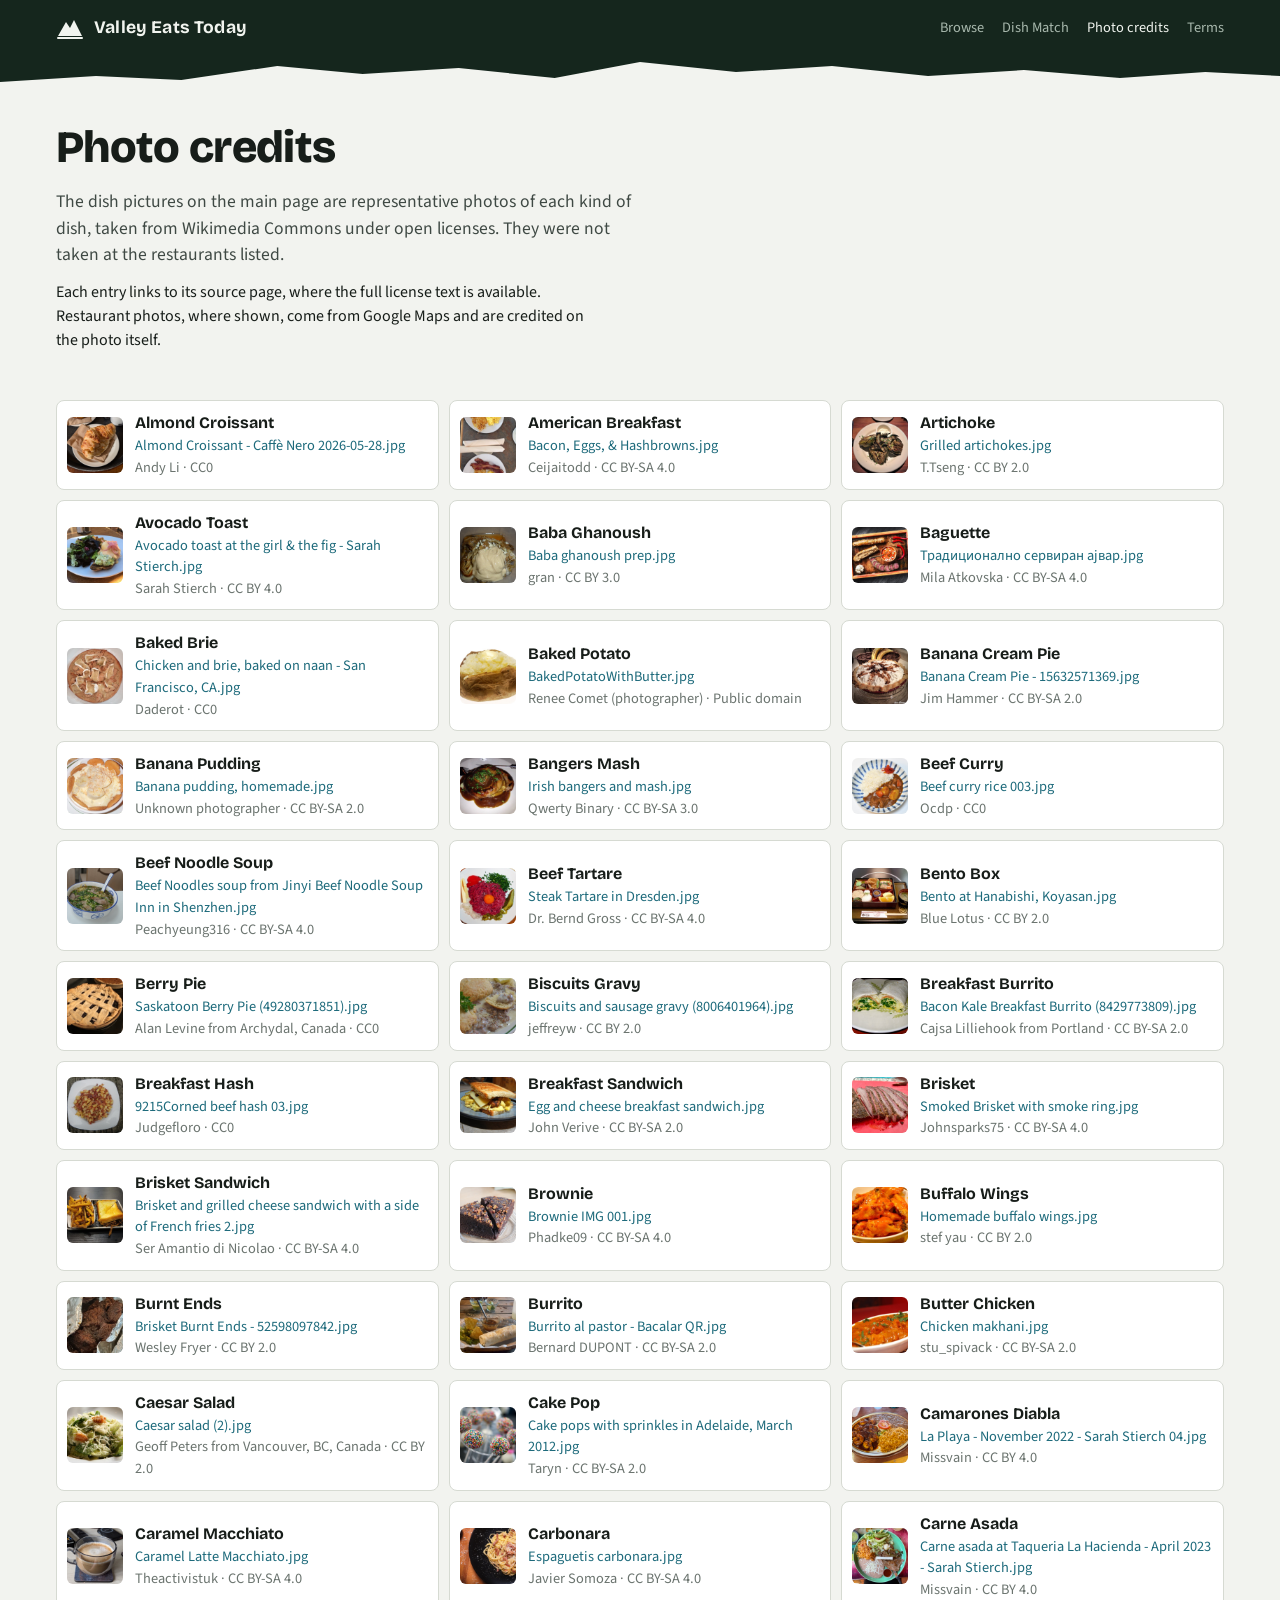
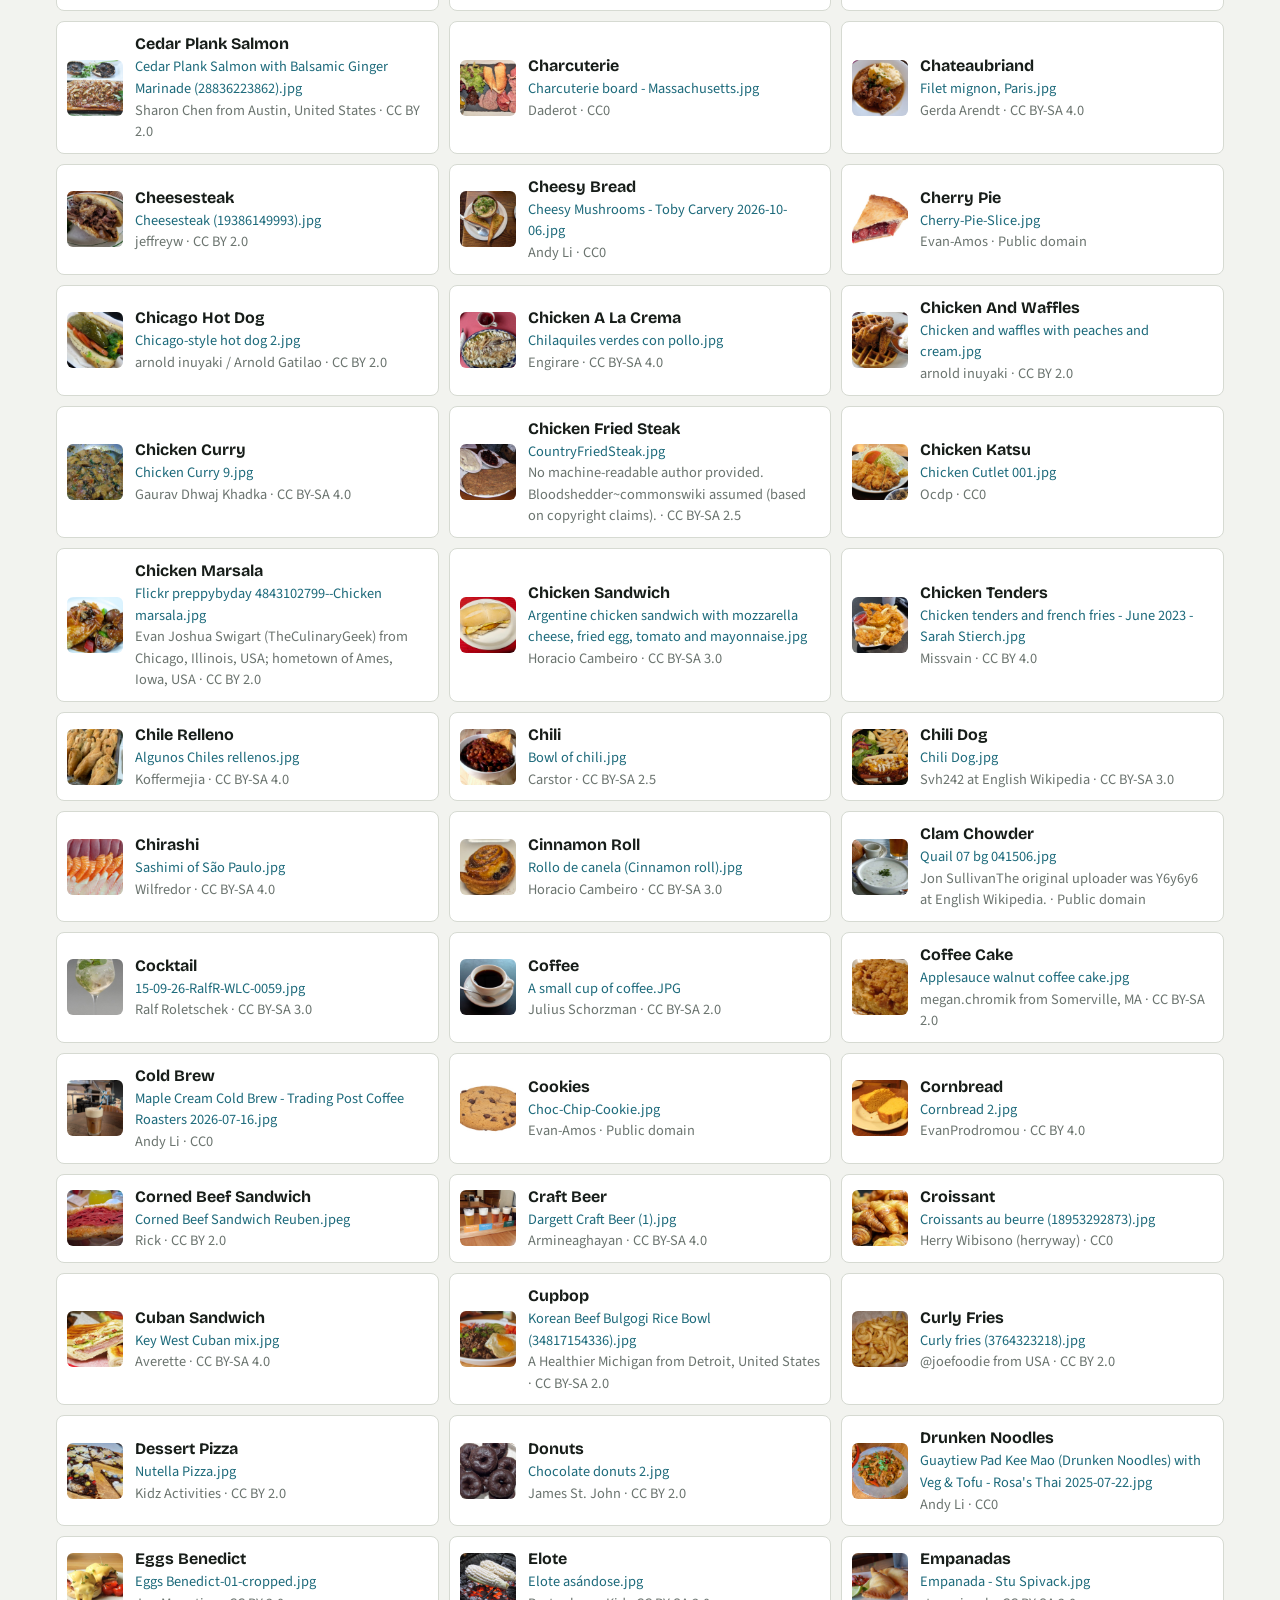
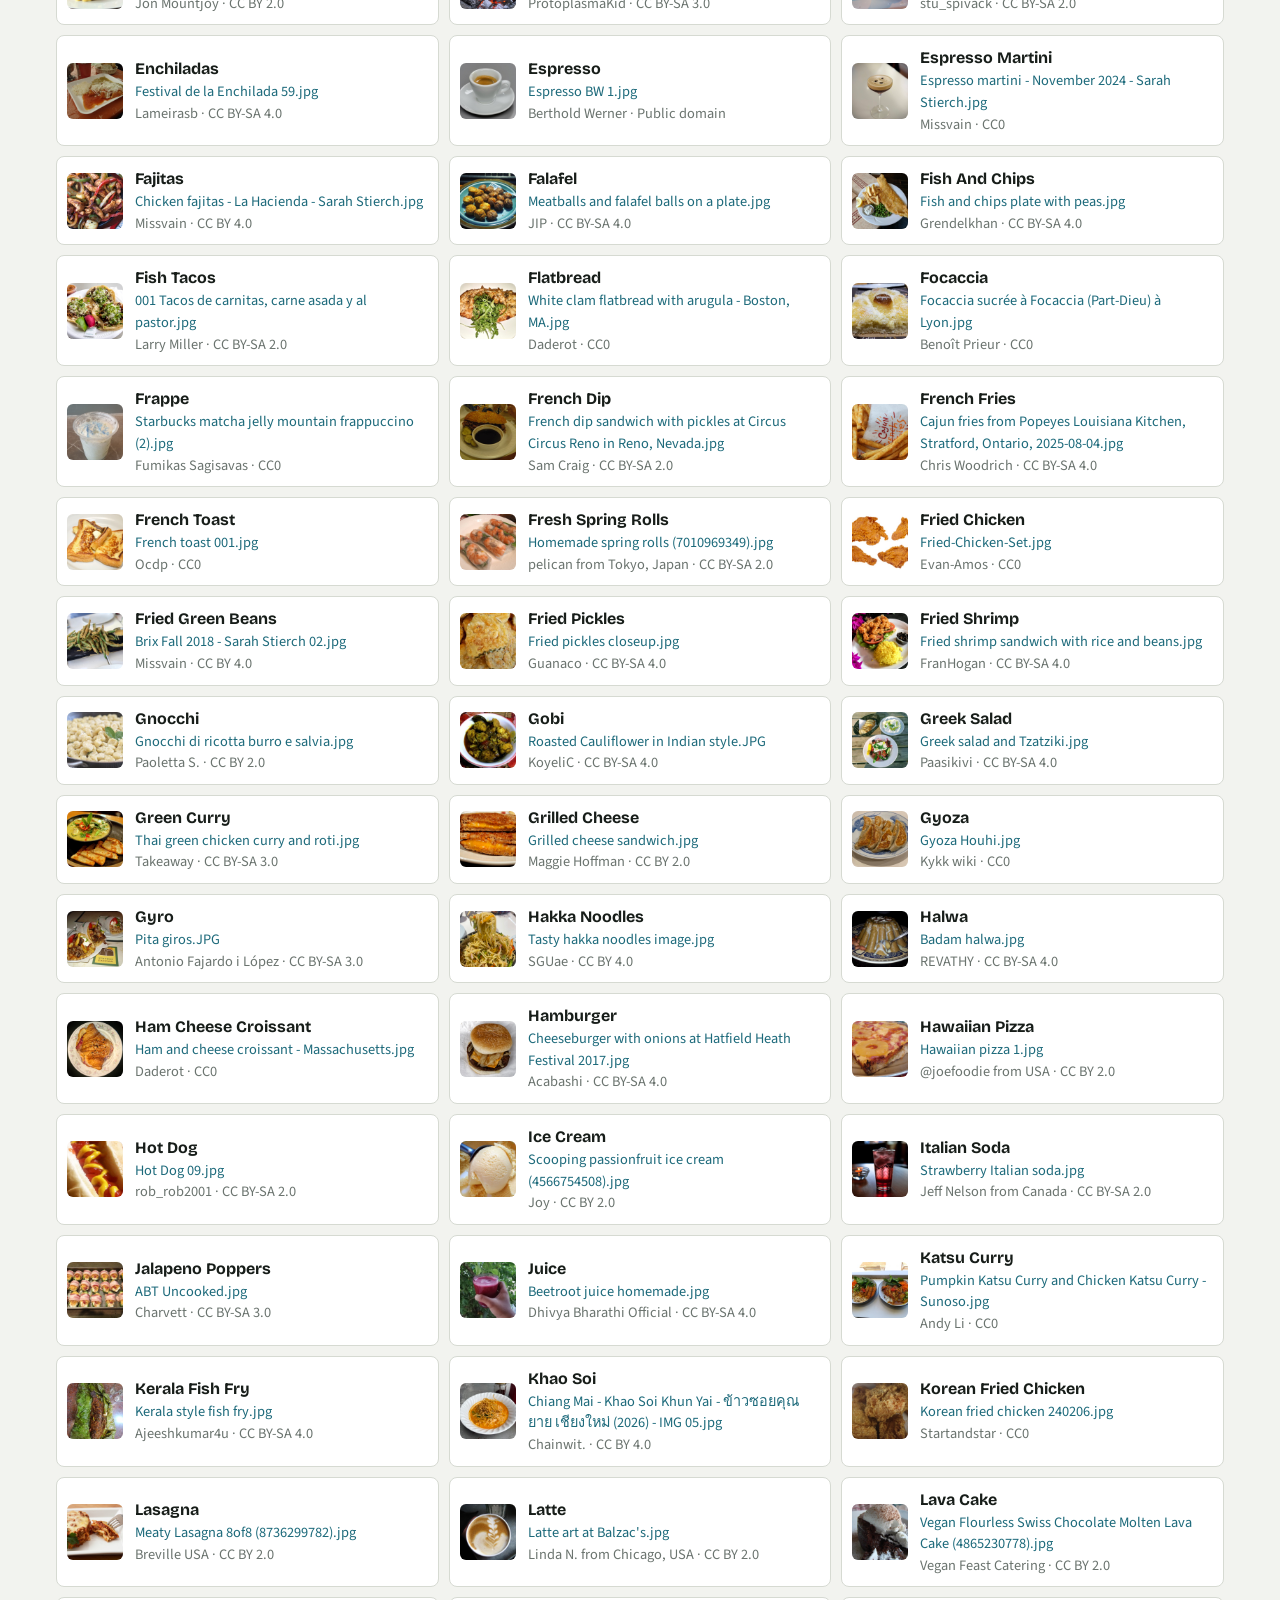
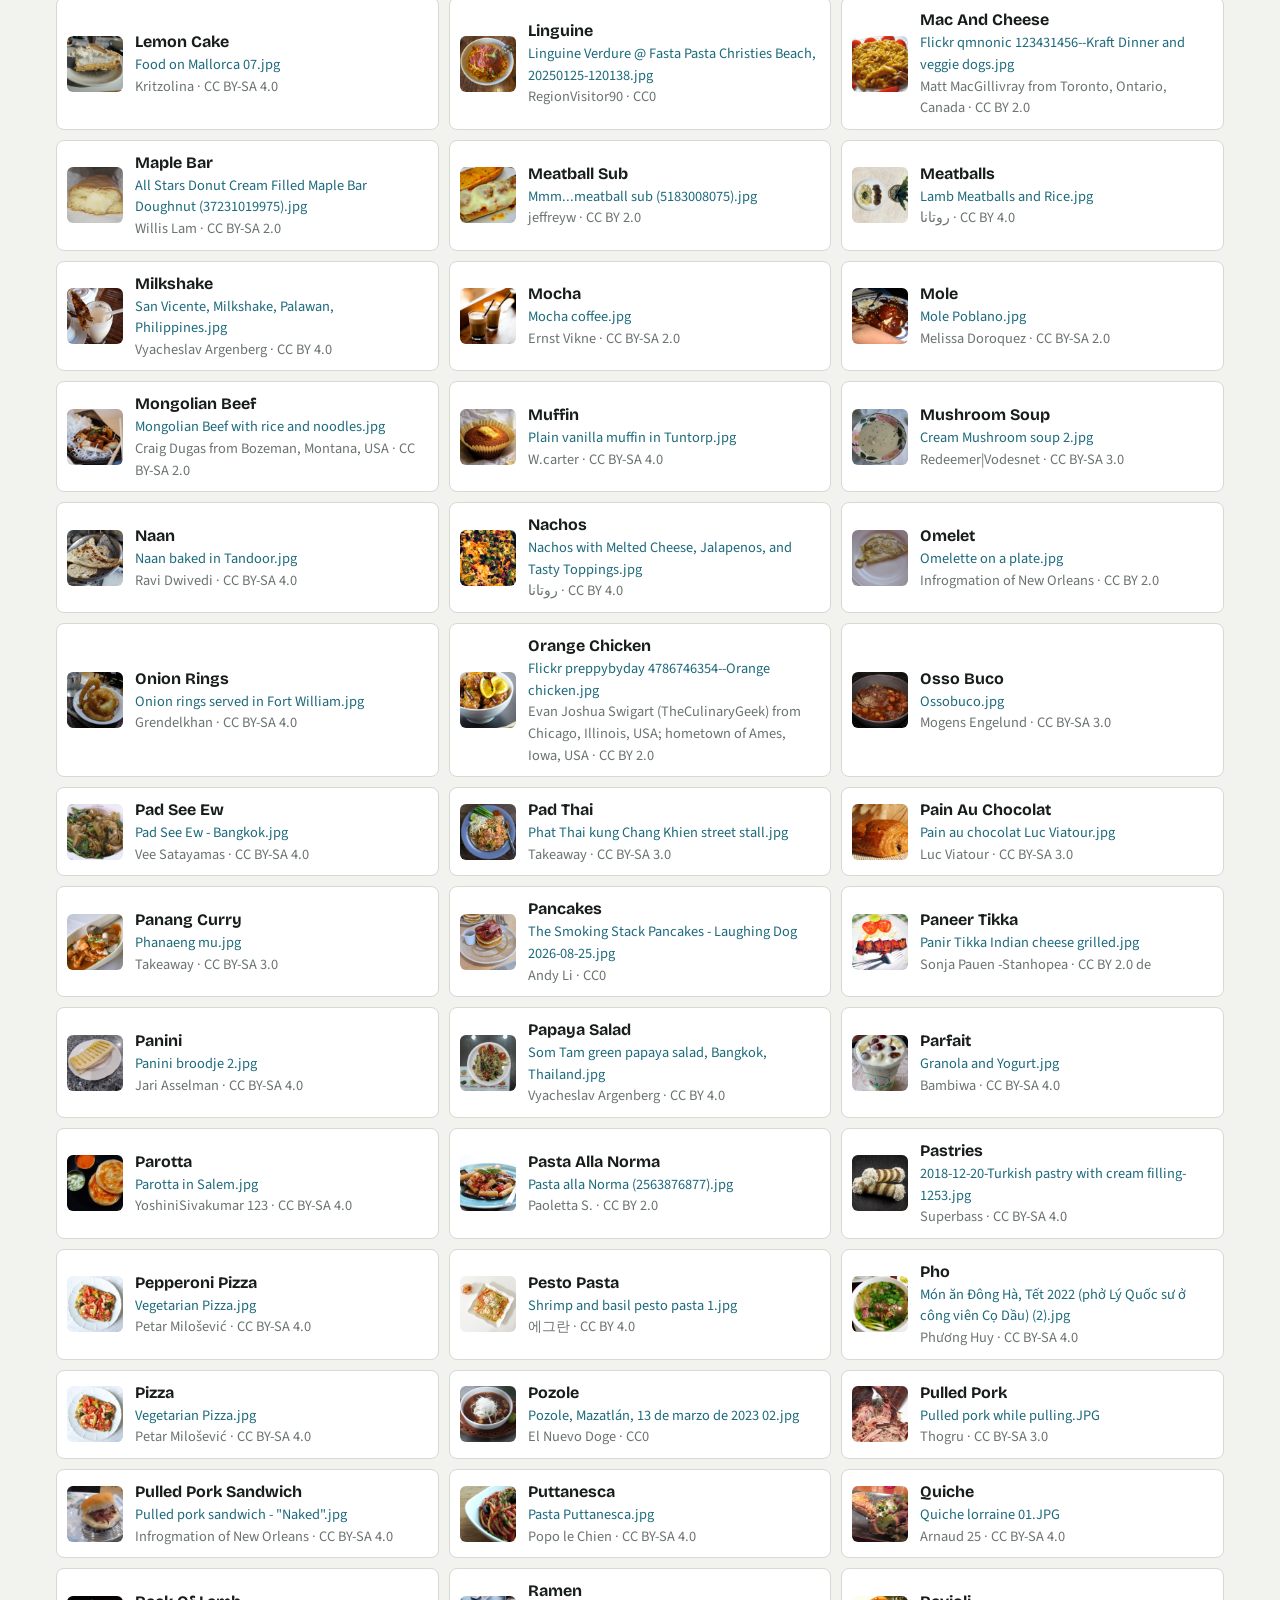
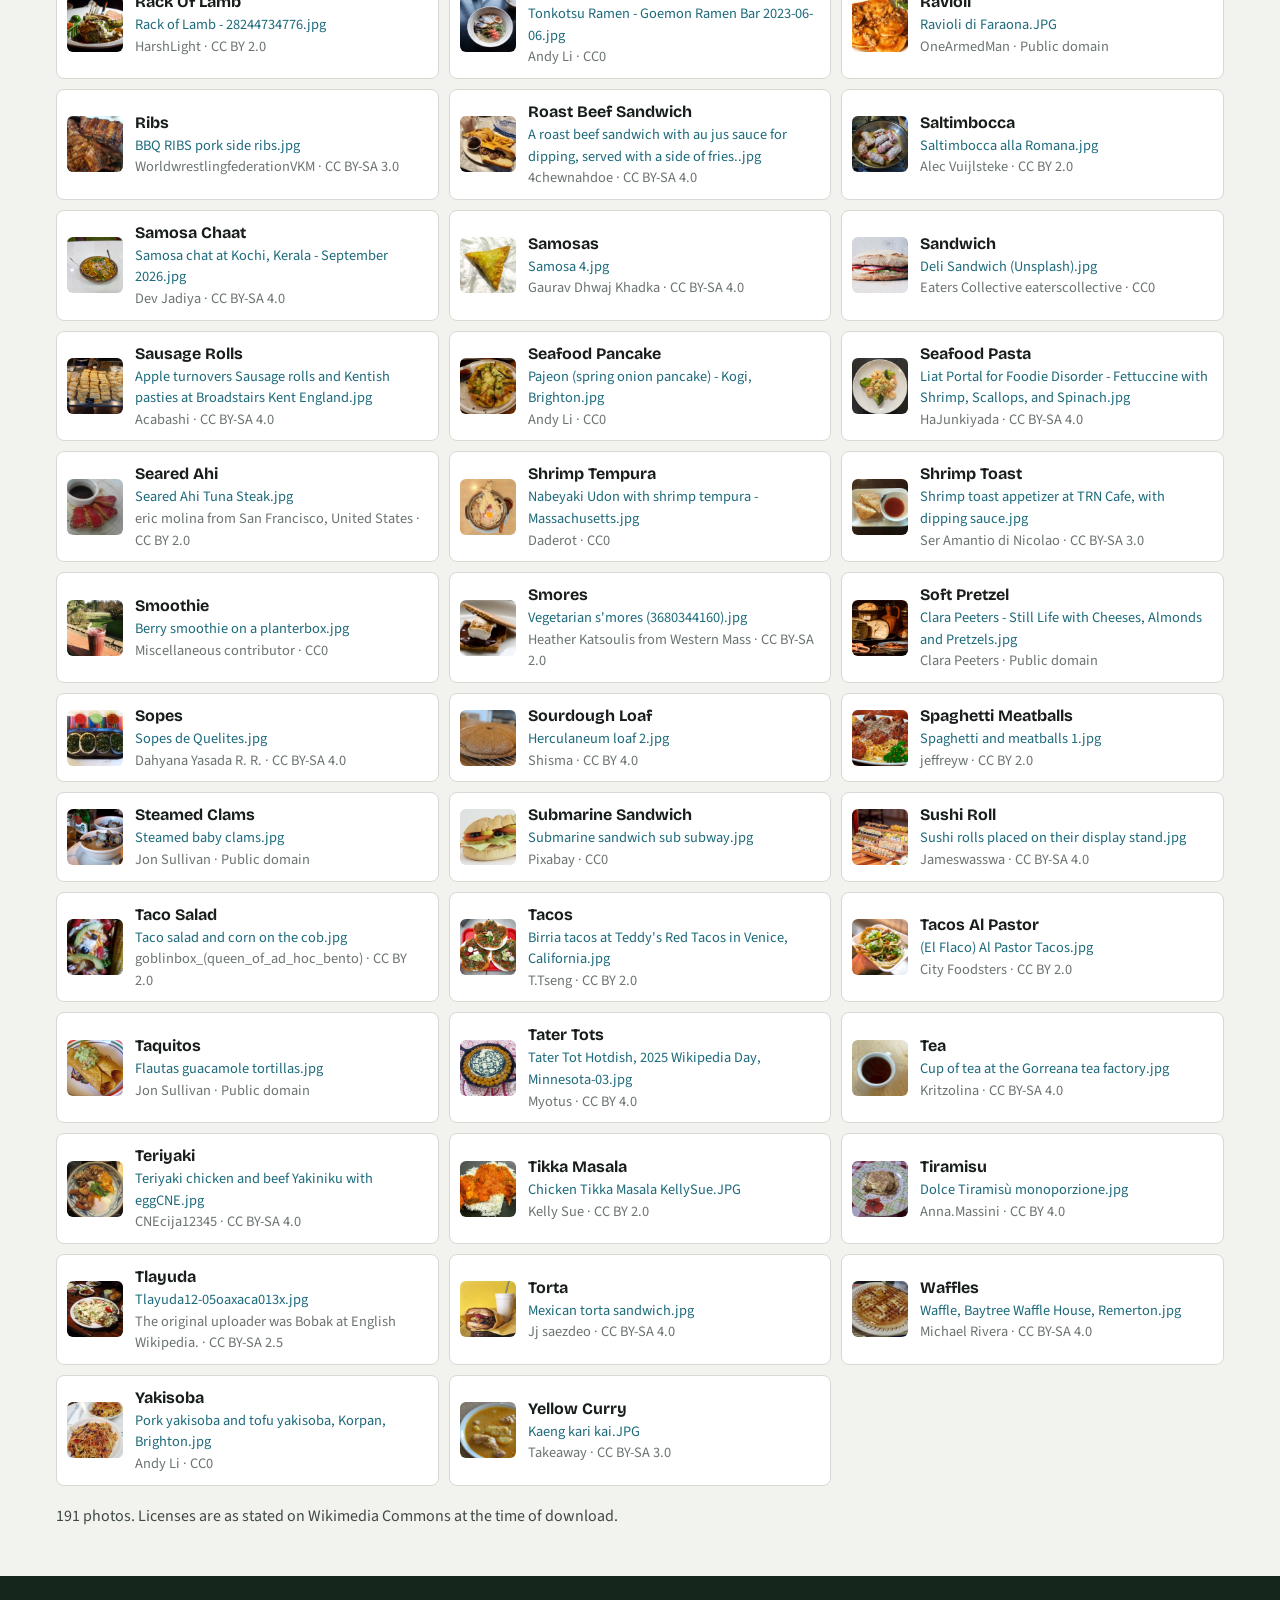
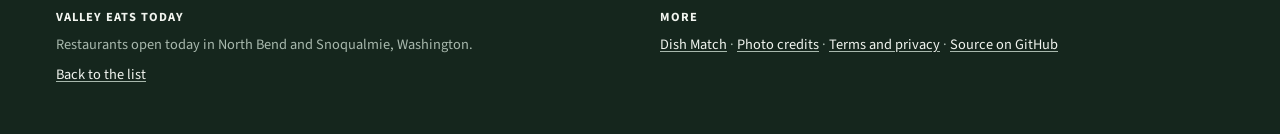
==== commit cdffdeec: "Add Dish Match, a swipe game for two Each person swipes the same stack of dishes from restaurants op" ====
--- a/credits.html
+++ b/credits.html
@@ -19,8 +19,10 @@
         <span class="brand-name">Valley Eats Today</span>
       </a>
       <nav class="masthead-nav" aria-label="Site">
-        <a href="credits.html" aria-current="page">Photo credits</a>
-        <a href="terms.html">Terms</a>
+        <a href="index.html">Browse</a>
+        <a href="play.html">Dish Match</a>
+        <a class="nav-secondary" href="credits.html" aria-current="page">Photo credits</a>
+        <a class="nav-secondary" href="terms.html">Terms</a>
       </nav>
     </div>
     <svg class="ridge" viewBox="0 0 1200 34" preserveAspectRatio="none" aria-hidden="true"><polygon points="0,34 0,26 90,20 170,24 260,10 340,18 430,12 520,22 600,6 690,16 780,10 870,20 960,14 1050,22 1130,16 1200,20 1200,34"/></svg>
@@ -40,7 +42,7 @@
   <footer class="site-footer">
     <div class="wrap">
       <div><h2>Valley Eats Today</h2><p>Restaurants open today in North Bend and Snoqualmie, Washington.</p><p><a href="index.html">Back to the list</a></p></div>
-      <div><h2>More</h2><p><a href="credits.html">Photo credits</a> · <a href="terms.html">Terms and privacy</a> · <a href="https://github.com/brwnll/valley-eats">Source on GitHub</a></p></div>
+      <div><h2>More</h2><p><a href="play.html">Dish Match</a> · <a href="credits.html">Photo credits</a> · <a href="terms.html">Terms and privacy</a> · <a href="https://github.com/brwnll/valley-eats">Source on GitHub</a></p></div>
     </div>
   </footer>
 </body>
--- a/styles.css
+++ b/styles.css
@@ -54,6 +54,7 @@
 }
 
 *, *::before, *::after { box-sizing: border-box; }
+[hidden] { display: none !important; }
 html { -webkit-text-size-adjust: 100%; scroll-padding-top: 140px; }
 body {
   margin: 0;
@@ -86,6 +87,16 @@
 .masthead-nav a { color: var(--band-muted); }
 .masthead-nav a:hover, .masthead-nav a[aria-current="page"] { color: var(--band-ink); }
 .ridge { display: block; width: 100%; height: 34px; }
+.play-cta {
+  margin-top: 16px; display: flex; align-items: center; gap: 12px; max-width: 640px;
+  padding: 12px 14px; border: 1px solid var(--accent); border-radius: var(--radius); background: var(--accent-soft); color: var(--ink);
+}
+.play-cta:hover { text-decoration: none; border-color: var(--ink-2); }
+.play-cta-mark { flex: none; width: 36px; height: 36px; border-radius: 50%; background: var(--open); color: var(--surface); display: inline-flex; align-items: center; justify-content: center; }
+.play-cta-mark svg { width: 18px; height: 18px; }
+.play-cta-text { min-width: 0; font-size: .95rem; line-height: 1.35; }
+.play-cta-text strong { font-family: var(--font-display); }
+.play-cta-go { margin-left: auto; font-size: 1.3rem; color: var(--accent); }
 .ridge polygon { fill: var(--bg); }
 
 /* ---- Hero ---- */
@@ -162,6 +173,8 @@
 .card.is-closed h3, .card.is-closed .dish-name { color: var(--ink-2); }
 .photo { position: relative; margin: -16px -18px 2px; aspect-ratio: 16 / 9; max-width: none; overflow: hidden; border-radius: var(--radius) var(--radius) 0 0; background: var(--surface-2); }
 .photo img { width: 100%; height: 100%; object-fit: cover; display: block; }
+.photo.is-loading { background: linear-gradient(100deg, var(--surface-2) 40%, var(--surface-3) 50%, var(--surface-2) 60%); background-size: 200% 100%; animation: photo-shimmer 1.4s linear infinite; }
+@keyframes photo-shimmer { from { background-position: 200% 0; } to { background-position: -200% 0; } }
 .photo-credit { position: absolute; left: 8px; bottom: 8px; max-width: calc(100% - 16px); display: inline-flex; align-items: center; gap: 6px; padding: 3px 8px; border-radius: 999px; background: rgba(0,0,0,.62); color: #fff; font-size: .72rem; line-height: 1.2; white-space: nowrap; overflow: hidden; text-overflow: ellipsis; }
 .photo-credit a { color: #fff; text-decoration: underline; }
 .photo-credit .glogo { height: 14px; width: auto; display: block; }
@@ -217,14 +230,16 @@
 .credits b { font-family: var(--font-display); text-transform: capitalize; font-size: 1rem; }
 .credits .muted { color: var(--muted); }
 
+@media (max-width: 560px) { .nav-secondary { display: none; } }
 @media (max-width: 640px) {
   .filters-toggle { display: inline-flex; }
   .toolbar-more { display: none; flex-basis: 100%; flex-direction: column; gap: 10px; }
   .toolbar.is-open .toolbar-more { display: flex; }
+  .toolbar-more .control { flex: none; }
   .masthead-nav { gap: 12px; font-size: .85rem; }
   .hero h1 { font-size: 2.4rem; }
   .segmented button { padding: 8px 10px; font-size: .88rem; }
   .card { padding: 14px 14px 12px; }
   .photo { margin: -14px -14px 2px; }
 }
-@media (prefers-reduced-motion: reduce) { * { transition: none !important; } }
+@media (prefers-reduced-motion: reduce) { * { transition: none !important; animation: none !important; } }
